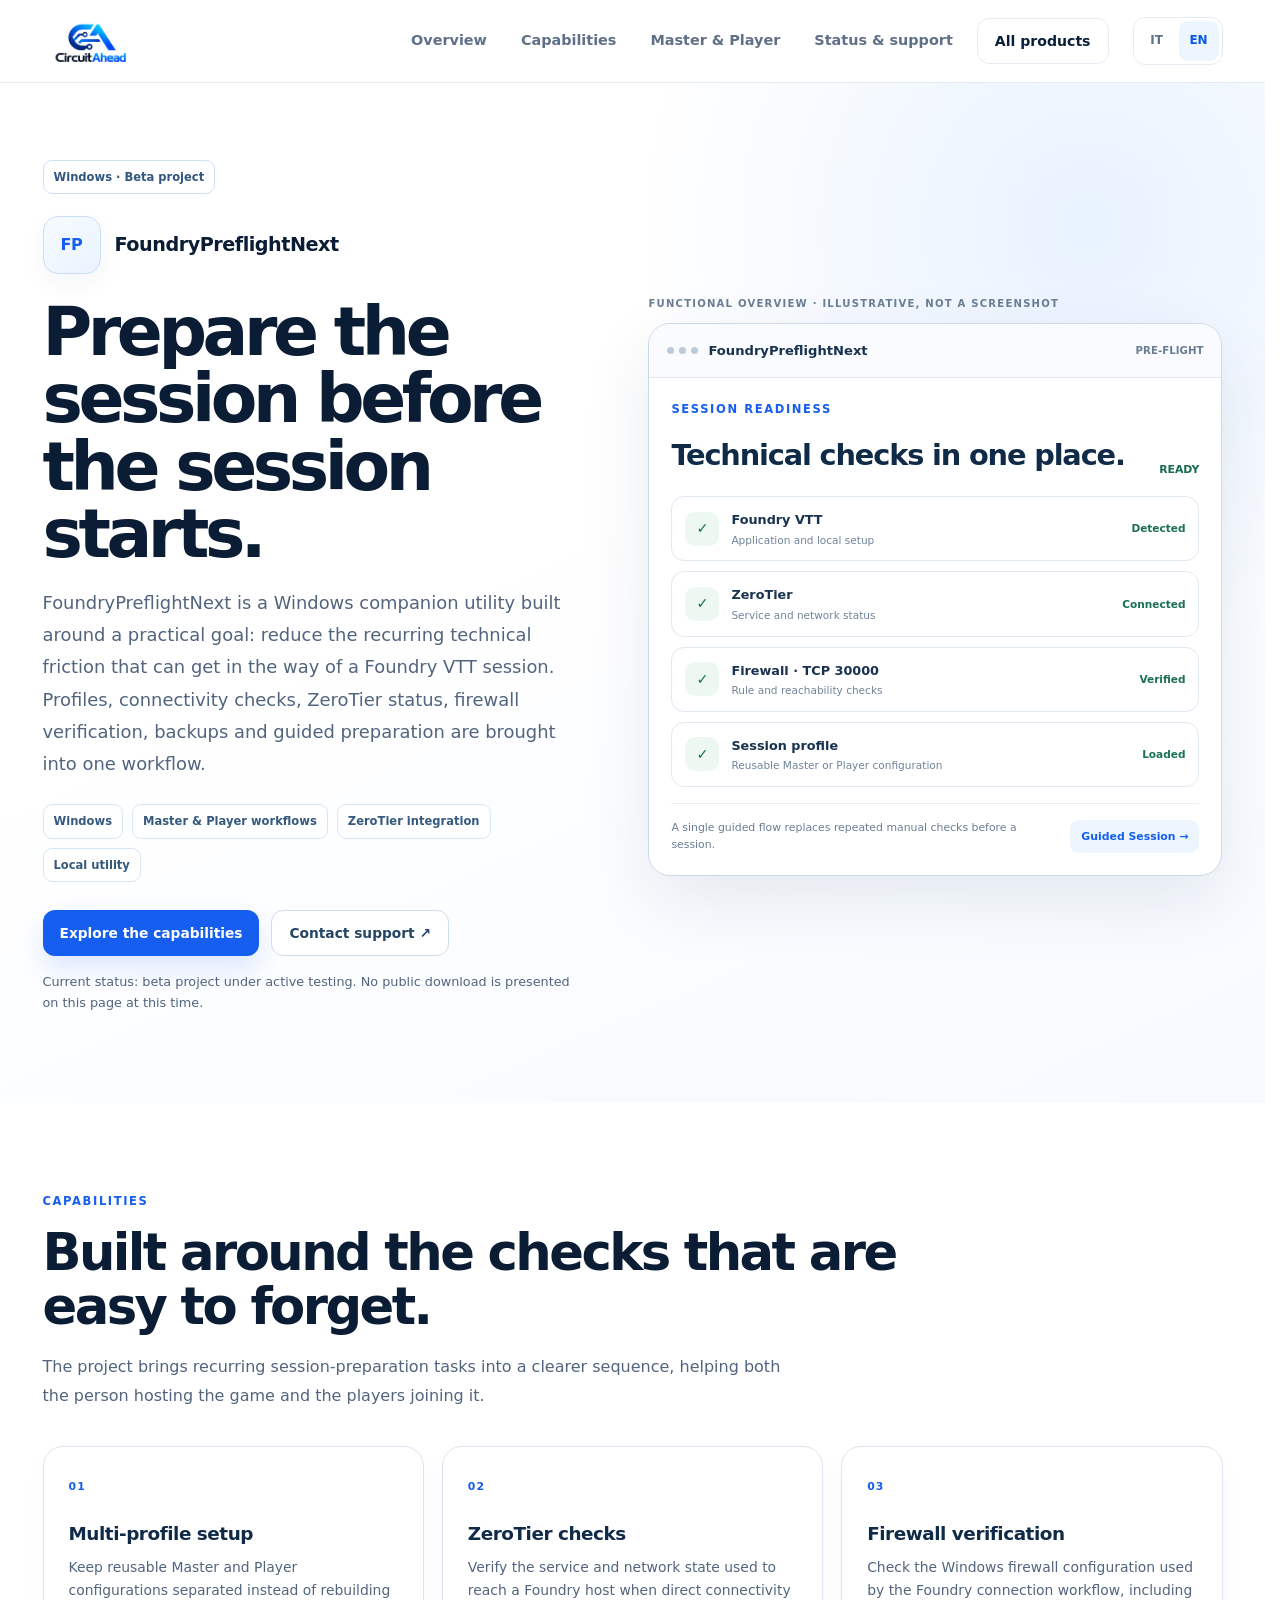
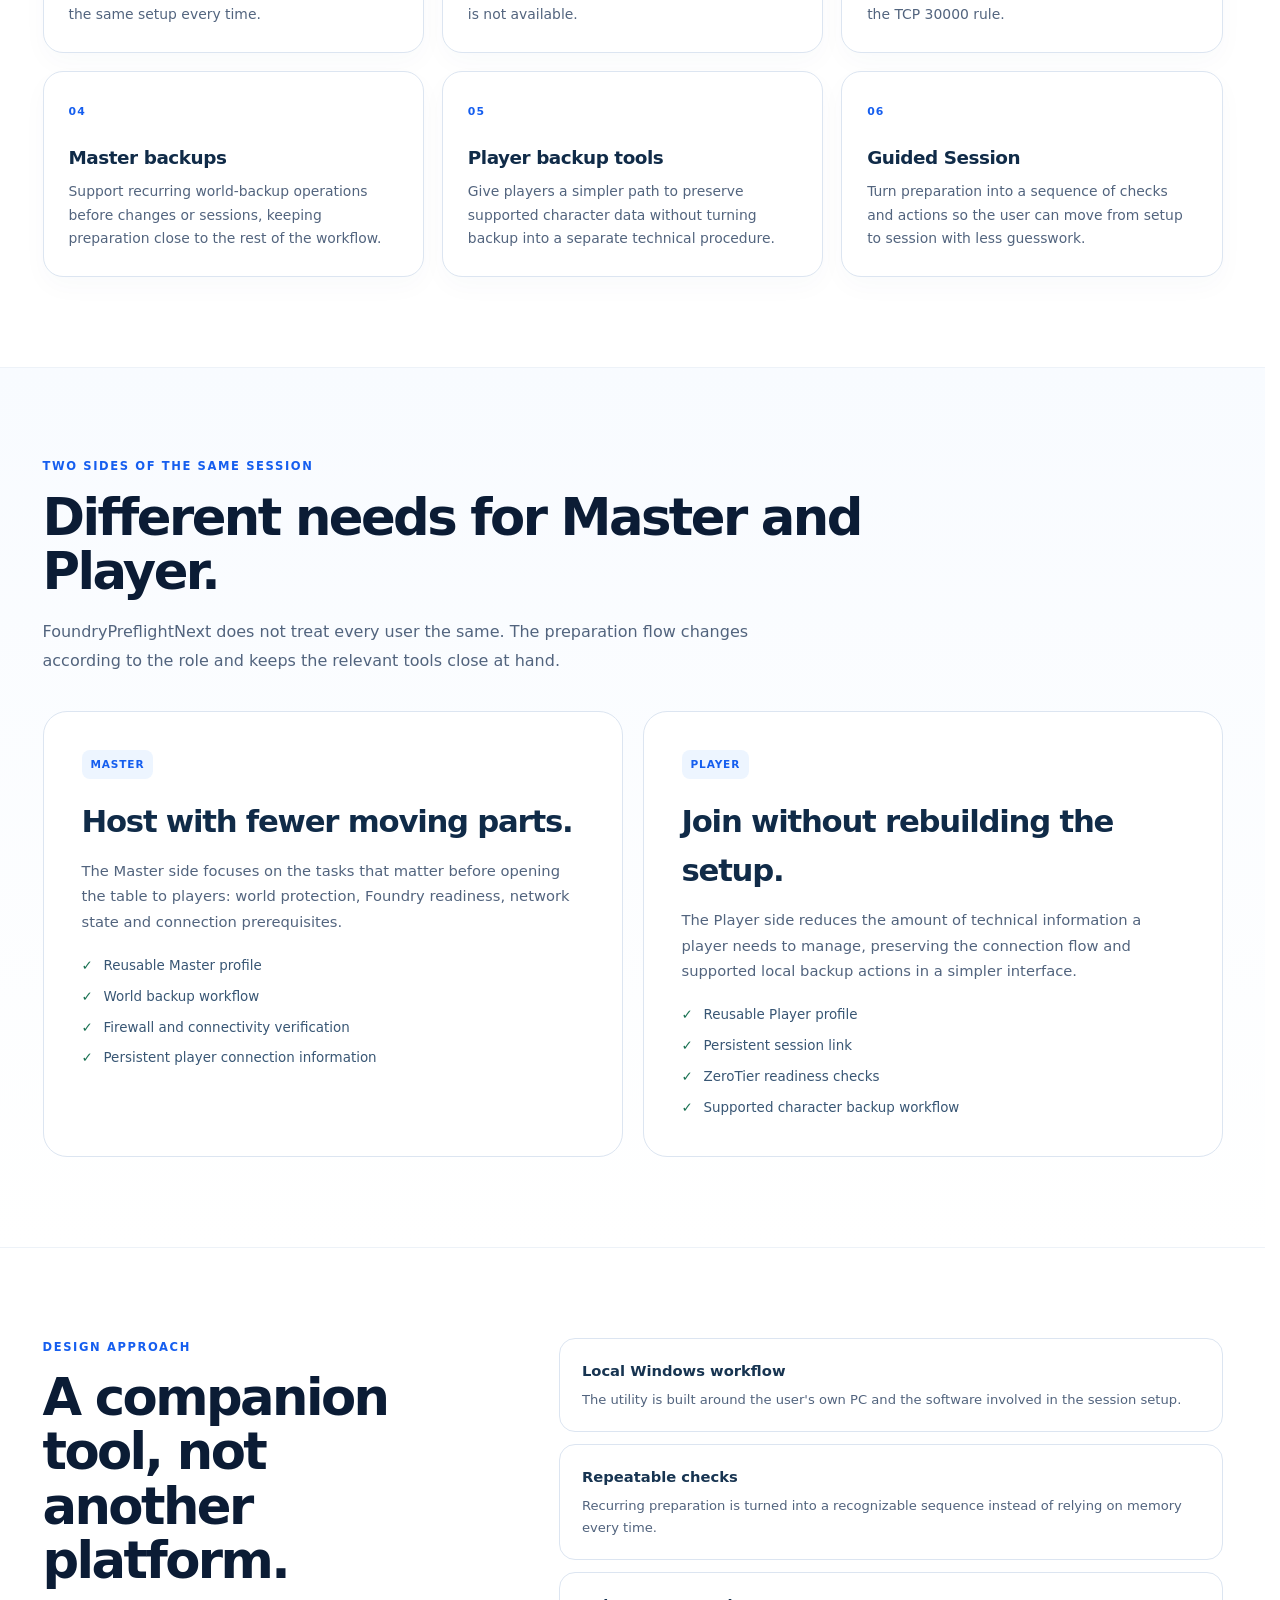
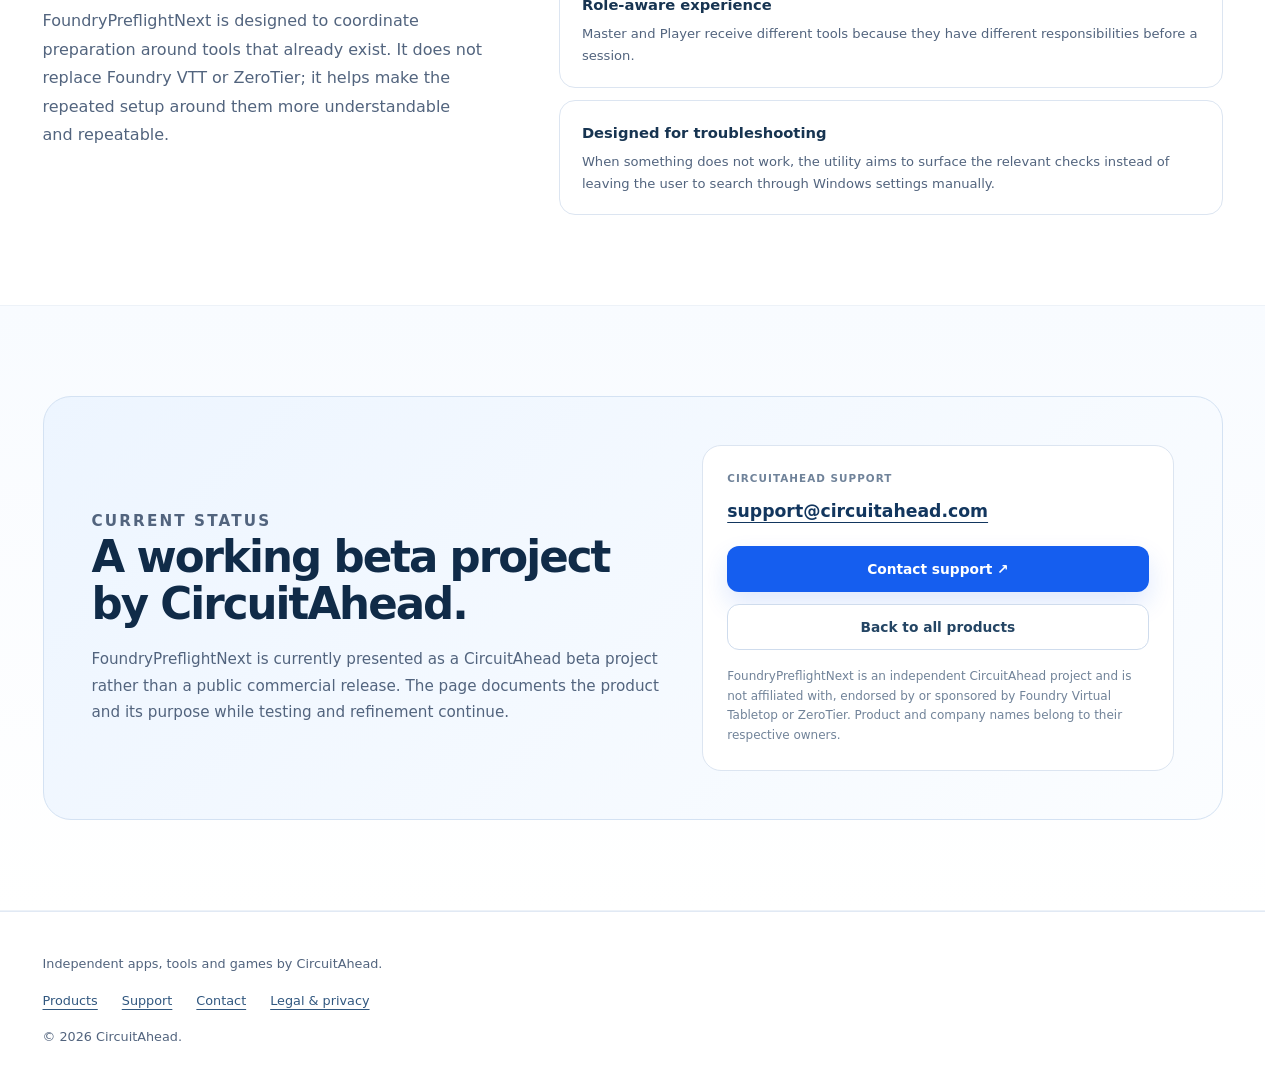
==== foundrypreflightnext/index.html @ 40c8f0ea "Add FoundryPreflightNext product page" ====
<!doctype html>
<html lang="en">
<head>
  <meta charset="UTF-8">
  <meta name="viewport" content="width=device-width, initial-scale=1">
  <script src="/js/language.js?v=23eb0c3d0966"></script>
  <title data-en="FoundryPreflightNext | CircuitAhead" data-it="FoundryPreflightNext | CircuitAhead">FoundryPreflightNext | CircuitAhead</title>
  <meta name="description" content="FoundryPreflightNext is a Windows companion utility designed to simplify Foundry VTT session preparation, connectivity checks, backups and recurring setup tasks." data-content-en="FoundryPreflightNext is a Windows companion utility designed to simplify Foundry VTT session preparation, connectivity checks, backups and recurring setup tasks." data-content-it="FoundryPreflightNext è una utility Windows progettata per semplificare la preparazione delle sessioni Foundry VTT, i controlli di connettività, i backup e le attività di configurazione ricorrenti.">
  <meta name="theme-color" content="#ffffff">
  <meta name="referrer" content="strict-origin-when-cross-origin">
  <link rel="canonical" href="https://circuitahead.com/foundrypreflightnext/">
  <meta property="og:url" content="https://circuitahead.com/foundrypreflightnext/">
  <meta property="og:title" content="FoundryPreflightNext | CircuitAhead" data-content-en="FoundryPreflightNext | CircuitAhead" data-content-it="FoundryPreflightNext | CircuitAhead">
  <meta property="og:description" content="A Windows companion utility for Foundry VTT session preparation, connectivity checks, backups and recurring setup tasks." data-content-en="A Windows companion utility for Foundry VTT session preparation, connectivity checks, backups and recurring setup tasks." data-content-it="Una utility Windows per la preparazione delle sessioni Foundry VTT, i controlli di connettività, i backup e le attività di configurazione ricorrenti.">
  <meta property="og:type" content="website">
  <meta property="og:site_name" content="CircuitAhead">
  <meta property="og:image" content="https://circuitahead.com/assets/circuitahead-logo.webp">
  <meta name="twitter:card" content="summary">
  <link rel="icon" href="/assets/favicon.png">
  <link rel="apple-touch-icon" href="/assets/circuitahead-logo.png">
  <link rel="stylesheet" href="/css/styles.css?v=c434cf575bd4">
  <link rel="stylesheet" href="/css/foundrypreflightnext.css?v=3a6ddcfbba65">
  <link rel="stylesheet" href="/css/motion.css?v=7c0f8e64bbe5">
  <link rel="modulepreload" href="/js/motion.js?v=566dda1c863f">
  <script type="module" src="/js/main.js?v=48b59f4eca78"></script>
  <script type="application/ld+json">{"@context":"https://schema.org","@type":"SoftwareApplication","name":"FoundryPreflightNext","url":"https://circuitahead.com/foundrypreflightnext/","operatingSystem":"Windows","applicationCategory":"UtilitiesApplication","description":"A Windows companion utility designed to simplify Foundry VTT session preparation, connectivity checks, backups and recurring setup tasks.","softwareRequirements":"Windows; beta project","publisher":{"@type":"Organization","name":"CircuitAhead","url":"https://circuitahead.com/"}}</script>
</head>
<body class="fp-page" data-page="foundrypreflightnext" data-product-name="FoundryPreflightNext">
  <a class="skip-link" href="#main-content" data-en="Skip to content" data-it="Vai al contenuto">Skip to content</a>

  <header class="site-header" id="top">
    <div class="container header-inner">
      <a class="brand" href="/" aria-label="CircuitAhead home"><img class="brand-logo" src="/assets/circuitahead-logo.webp" width="724" height="543" alt="CircuitAhead"></a>
      <nav class="desktop-nav" aria-label="Main navigation">
        <a href="#overview" data-en="Overview" data-it="Panoramica">Overview</a>
        <a href="#capabilities" data-en="Capabilities" data-it="Funzioni">Capabilities</a>
        <a href="#roles" data-en="Master & Player" data-it="Master e Player">Master & Player</a>
        <a href="#status" data-en="Status & support" data-it="Stato e supporto">Status & support</a>
      </nav>
      <a class="header-contact" href="/products/" data-en="All products" data-it="Tutti i prodotti">All products</a>
      <button class="menu-button" type="button" aria-label="Open navigation" aria-expanded="false" aria-controls="mobile-navigation"><span></span><span></span></button>
    </div>
    <nav class="mobile-nav" id="mobile-navigation" aria-label="Mobile navigation">
      <a href="/products/" data-en="All products" data-it="Tutti i prodotti">All products</a>
      <a href="#overview" data-en="Overview" data-it="Panoramica">Overview</a>
      <a href="#capabilities" data-en="Capabilities" data-it="Funzioni">Capabilities</a>
      <a href="#roles" data-en="Master & Player" data-it="Master e Player">Master & Player</a>
      <a href="#status" data-en="Status & support" data-it="Stato e supporto">Status & support</a>
    </nav>
  </header>

  <main id="main-content" tabindex="-1">
    <section class="fp-hero" id="overview">
      <div class="fp-wrap fp-hero-grid">
        <div>
          <span class="fp-kicker" data-en="Windows · Beta project" data-it="Windows · Progetto Beta">Windows · Beta project</span>
          <div class="fp-product">
            <div class="fp-mark" aria-hidden="true">FP</div>
            <div class="fp-product-name">FoundryPreflightNext</div>
          </div>
          <h1 data-en="Prepare the session before the session starts." data-it="Prepara la sessione prima che la sessione inizi.">Prepare the session before the session starts.</h1>
          <p class="fp-lead" data-en="FoundryPreflightNext is a Windows companion utility built around a practical goal: reduce the recurring technical friction that can get in the way of a Foundry VTT session. Profiles, connectivity checks, ZeroTier status, firewall verification, backups and guided preparation are brought into one workflow." data-it="FoundryPreflightNext è una utility Windows costruita attorno a un obiettivo pratico: ridurre gli attriti tecnici ricorrenti che possono ostacolare una sessione Foundry VTT. Profili, controlli di connettività, stato di ZeroTier, verifica del firewall, backup e preparazione guidata vengono riuniti in un unico flusso di lavoro.">FoundryPreflightNext is a Windows companion utility built around a practical goal: reduce the recurring technical friction that can get in the way of a Foundry VTT session. Profiles, connectivity checks, ZeroTier status, firewall verification, backups and guided preparation are brought into one workflow.</p>
          <div class="fp-badges">
            <span class="fp-badge">Windows</span>
            <span class="fp-badge" data-en="Master & Player workflows" data-it="Flussi Master e Player">Master & Player workflows</span>
            <span class="fp-badge" data-en="ZeroTier integration" data-it="Integrazione ZeroTier">ZeroTier integration</span>
            <span class="fp-badge" data-en="Local utility" data-it="Utility locale">Local utility</span>
          </div>
          <div class="fp-actions">
            <a class="fp-button fp-primary" href="#capabilities" data-en="Explore the capabilities" data-it="Scopri le funzioni">Explore the capabilities</a>
            <a class="fp-button fp-secondary" href="mailto:support@circuitahead.com?subject=FoundryPreflightNext%20Support" data-en="Contact support ↗" data-it="Contatta il supporto ↗">Contact support ↗</a>
          </div>
          <p class="fp-status-note" data-en="Current status: beta project under active testing. No public download is presented on this page at this time." data-it="Stato attuale: progetto beta in fase di test attivo. Al momento questa pagina non presenta un download pubblico.">Current status: beta project under active testing. No public download is presented on this page at this time.</p>
        </div>

        <div class="fp-console-wrap reveal">
          <p class="fp-console-label" data-en="Functional overview · illustrative, not a screenshot" data-it="Panoramica funzionale · illustrativa, non è uno screenshot">Functional overview · illustrative, not a screenshot</p>
          <div class="fp-console" aria-label="Illustrative FoundryPreflightNext preflight overview" data-aria-en="Illustrative FoundryPreflightNext preflight overview" data-aria-it="Panoramica illustrativa del controllo pre-sessione di FoundryPreflightNext">
            <div class="fp-console-bar">
              <div class="fp-console-title"><span class="fp-window-dots" aria-hidden="true"><i></i><i></i><i></i></span><strong>FoundryPreflightNext</strong></div>
              <span class="fp-console-meta">PRE-FLIGHT</span>
            </div>
            <div class="fp-console-body">
              <div class="fp-console-head">
                <div><p class="fp-eyebrow" data-en="SESSION READINESS" data-it="PREPARAZIONE SESSIONE">SESSION READINESS</p><h2 data-en="Technical checks in one place." data-it="Controlli tecnici in un unico posto.">Technical checks in one place.</h2></div>
                <span data-en="READY" data-it="PRONTO">READY</span>
              </div>
              <div class="fp-checks">
                <div class="fp-check"><span class="fp-check-icon">✓</span><div><strong>Foundry VTT</strong><small data-en="Application and local setup" data-it="Applicazione e configurazione locale">Application and local setup</small></div><span class="fp-check-state" data-en="Detected" data-it="Rilevato">Detected</span></div>
                <div class="fp-check"><span class="fp-check-icon">✓</span><div><strong>ZeroTier</strong><small data-en="Service and network status" data-it="Servizio e stato della rete">Service and network status</small></div><span class="fp-check-state" data-en="Connected" data-it="Connesso">Connected</span></div>
                <div class="fp-check"><span class="fp-check-icon">✓</span><div><strong data-en="Firewall · TCP 30000" data-it="Firewall · TCP 30000">Firewall · TCP 30000</strong><small data-en="Rule and reachability checks" data-it="Controllo regola e raggiungibilità">Rule and reachability checks</small></div><span class="fp-check-state" data-en="Verified" data-it="Verificato">Verified</span></div>
                <div class="fp-check"><span class="fp-check-icon">✓</span><div><strong data-en="Session profile" data-it="Profilo sessione">Session profile</strong><small data-en="Reusable Master or Player configuration" data-it="Configurazione Master o Player riutilizzabile">Reusable Master or Player configuration</small></div><span class="fp-check-state" data-en="Loaded" data-it="Caricato">Loaded</span></div>
              </div>
              <div class="fp-console-foot"><p data-en="A single guided flow replaces repeated manual checks before a session." data-it="Un unico flusso guidato sostituisce i controlli manuali ripetuti prima di una sessione.">A single guided flow replaces repeated manual checks before a session.</p><span class="fp-console-action" data-en="Guided Session →" data-it="Sessione guidata →">Guided Session →</span></div>
            </div>
          </div>
        </div>
      </div>
    </section>

    <section class="fp-section" id="capabilities">
      <div class="fp-wrap">
        <p class="fp-eyebrow reveal" data-en="CAPABILITIES" data-it="FUNZIONI">CAPABILITIES</p>
        <h2 class="fp-heading reveal" data-en="Built around the checks that are easy to forget." data-it="Costruito attorno ai controlli che è facile dimenticare.">Built around the checks that are easy to forget.</h2>
        <p class="fp-sub reveal" data-en="The project brings recurring session-preparation tasks into a clearer sequence, helping both the person hosting the game and the players joining it." data-it="Il progetto riunisce le attività ricorrenti di preparazione della sessione in una sequenza più chiara, aiutando sia chi ospita la partita sia i giocatori che devono collegarsi.">The project brings recurring session-preparation tasks into a clearer sequence, helping both the person hosting the game and the players joining it.</p>

        <div class="fp-feature-grid">
          <article class="fp-feature reveal"><span class="fp-feature-number">01</span><h3 data-en="Multi-profile setup" data-it="Profili multipli">Multi-profile setup</h3><p data-en="Keep reusable Master and Player configurations separated instead of rebuilding the same setup every time." data-it="Mantieni separate configurazioni Master e Player riutilizzabili, senza dover ricostruire ogni volta la stessa preparazione.">Keep reusable Master and Player configurations separated instead of rebuilding the same setup every time.</p></article>
          <article class="fp-feature reveal"><span class="fp-feature-number">02</span><h3 data-en="ZeroTier checks" data-it="Controlli ZeroTier">ZeroTier checks</h3><p data-en="Verify the service and network state used to reach a Foundry host when direct connectivity is not available." data-it="Verifica lo stato del servizio e della rete utilizzati per raggiungere un host Foundry quando la connettività diretta non è disponibile.">Verify the service and network state used to reach a Foundry host when direct connectivity is not available.</p></article>
          <article class="fp-feature reveal"><span class="fp-feature-number">03</span><h3 data-en="Firewall verification" data-it="Verifica firewall">Firewall verification</h3><p data-en="Check the Windows firewall configuration used by the Foundry connection workflow, including the TCP 30000 rule." data-it="Controlla la configurazione del firewall di Windows utilizzata dal flusso di connessione a Foundry, inclusa la regola TCP 30000.">Check the Windows firewall configuration used by the Foundry connection workflow, including the TCP 30000 rule.</p></article>
          <article class="fp-feature reveal"><span class="fp-feature-number">04</span><h3 data-en="Master backups" data-it="Backup Master">Master backups</h3><p data-en="Support recurring world-backup operations before changes or sessions, keeping preparation close to the rest of the workflow." data-it="Supporta le operazioni ricorrenti di backup dei mondi prima di modifiche o sessioni, mantenendo la preparazione vicina al resto del flusso.">Support recurring world-backup operations before changes or sessions, keeping preparation close to the rest of the workflow.</p></article>
          <article class="fp-feature reveal"><span class="fp-feature-number">05</span><h3 data-en="Player backup tools" data-it="Strumenti di backup Player">Player backup tools</h3><p data-en="Give players a simpler path to preserve supported character data without turning backup into a separate technical procedure." data-it="Offre ai giocatori un percorso più semplice per conservare i dati supportati del personaggio, senza trasformare il backup in una procedura tecnica separata.">Give players a simpler path to preserve supported character data without turning backup into a separate technical procedure.</p></article>
          <article class="fp-feature reveal"><span class="fp-feature-number">06</span><h3 data-en="Guided Session" data-it="Sessione guidata">Guided Session</h3><p data-en="Turn preparation into a sequence of checks and actions so the user can move from setup to session with less guesswork." data-it="Trasforma la preparazione in una sequenza di controlli e azioni, così da passare dalla configurazione alla sessione con meno tentativi e incertezze.">Turn preparation into a sequence of checks and actions so the user can move from setup to session with less guesswork.</p></article>
        </div>
      </div>
    </section>

    <section class="fp-section fp-alt" id="roles">
      <div class="fp-wrap">
        <p class="fp-eyebrow reveal" data-en="TWO SIDES OF THE SAME SESSION" data-it="DUE LATI DELLA STESSA SESSIONE">TWO SIDES OF THE SAME SESSION</p>
        <h2 class="fp-heading reveal" data-en="Different needs for Master and Player." data-it="Esigenze diverse per Master e Player.">Different needs for Master and Player.</h2>
        <p class="fp-sub reveal" data-en="FoundryPreflightNext does not treat every user the same. The preparation flow changes according to the role and keeps the relevant tools close at hand." data-it="FoundryPreflightNext non tratta tutti gli utenti allo stesso modo. Il flusso di preparazione cambia in base al ruolo e mantiene a portata di mano gli strumenti pertinenti.">FoundryPreflightNext does not treat every user the same. The preparation flow changes according to the role and keeps the relevant tools close at hand.</p>

        <div class="fp-role-grid">
          <article class="fp-role reveal">
            <span class="fp-role-tag">MASTER</span>
            <h3 data-en="Host with fewer moving parts." data-it="Ospita con meno passaggi da ricordare.">Host with fewer moving parts.</h3>
            <p data-en="The Master side focuses on the tasks that matter before opening the table to players: world protection, Foundry readiness, network state and connection prerequisites." data-it="Il lato Master si concentra sulle attività che contano prima di aprire il tavolo ai giocatori: protezione dei mondi, stato di Foundry, rete e prerequisiti di connessione.">The Master side focuses on the tasks that matter before opening the table to players: world protection, Foundry readiness, network state and connection prerequisites.</p>
            <ul><li data-en="Reusable Master profile" data-it="Profilo Master riutilizzabile">Reusable Master profile</li><li data-en="World backup workflow" data-it="Flusso di backup dei mondi">World backup workflow</li><li data-en="Firewall and connectivity verification" data-it="Verifica firewall e connettività">Firewall and connectivity verification</li><li data-en="Persistent player connection information" data-it="Informazioni di connessione Player persistenti">Persistent player connection information</li></ul>
          </article>
          <article class="fp-role reveal">
            <span class="fp-role-tag">PLAYER</span>
            <h3 data-en="Join without rebuilding the setup." data-it="Entra senza ricostruire ogni volta la configurazione.">Join without rebuilding the setup.</h3>
            <p data-en="The Player side reduces the amount of technical information a player needs to manage, preserving the connection flow and supported local backup actions in a simpler interface." data-it="Il lato Player riduce la quantità di informazioni tecniche che il giocatore deve gestire, mantenendo il flusso di connessione e le operazioni di backup locale supportate in un'interfaccia più semplice.">The Player side reduces the amount of technical information a player needs to manage, preserving the connection flow and supported local backup actions in a simpler interface.</p>
            <ul><li data-en="Reusable Player profile" data-it="Profilo Player riutilizzabile">Reusable Player profile</li><li data-en="Persistent session link" data-it="Link di sessione persistente">Persistent session link</li><li data-en="ZeroTier readiness checks" data-it="Controlli di preparazione ZeroTier">ZeroTier readiness checks</li><li data-en="Supported character backup workflow" data-it="Flusso di backup supportato del personaggio">Supported character backup workflow</li></ul>
          </article>
        </div>
      </div>
    </section>

    <section class="fp-section">
      <div class="fp-wrap fp-principles">
        <div class="reveal">
          <p class="fp-eyebrow" data-en="DESIGN APPROACH" data-it="APPROCCIO DI PROGETTO">DESIGN APPROACH</p>
          <h2 class="fp-heading" data-en="A companion tool, not another platform." data-it="Uno strumento di supporto, non un'altra piattaforma.">A companion tool, not another platform.</h2>
          <p class="fp-sub" data-en="FoundryPreflightNext is designed to coordinate preparation around tools that already exist. It does not replace Foundry VTT or ZeroTier; it helps make the repeated setup around them more understandable and repeatable." data-it="FoundryPreflightNext è progettato per coordinare la preparazione attorno a strumenti che esistono già. Non sostituisce Foundry VTT o ZeroTier: aiuta a rendere più comprensibile e ripetibile la configurazione ricorrente che li accompagna.">FoundryPreflightNext is designed to coordinate preparation around tools that already exist. It does not replace Foundry VTT or ZeroTier; it helps make the repeated setup around them more understandable and repeatable.</p>
        </div>
        <div class="fp-principle-list">
          <article class="fp-principle reveal"><strong data-en="Local Windows workflow" data-it="Flusso locale su Windows">Local Windows workflow</strong><p data-en="The utility is built around the user's own PC and the software involved in the session setup." data-it="L'utility è costruita attorno al PC dell'utente e ai software coinvolti nella preparazione della sessione.">The utility is built around the user's own PC and the software involved in the session setup.</p></article>
          <article class="fp-principle reveal"><strong data-en="Repeatable checks" data-it="Controlli ripetibili">Repeatable checks</strong><p data-en="Recurring preparation is turned into a recognizable sequence instead of relying on memory every time." data-it="La preparazione ricorrente viene trasformata in una sequenza riconoscibile, invece di affidarsi ogni volta alla memoria.">Recurring preparation is turned into a recognizable sequence instead of relying on memory every time.</p></article>
          <article class="fp-principle reveal"><strong data-en="Role-aware experience" data-it="Esperienza basata sul ruolo">Role-aware experience</strong><p data-en="Master and Player receive different tools because they have different responsibilities before a session." data-it="Master e Player ricevono strumenti diversi perché hanno responsabilità differenti prima di una sessione.">Master and Player receive different tools because they have different responsibilities before a session.</p></article>
          <article class="fp-principle reveal"><strong data-en="Designed for troubleshooting" data-it="Pensato anche per la diagnostica">Designed for troubleshooting</strong><p data-en="When something does not work, the utility aims to surface the relevant checks instead of leaving the user to search through Windows settings manually." data-it="Quando qualcosa non funziona, l'utility punta a mostrare i controlli pertinenti invece di lasciare l'utente a cercare manualmente nelle impostazioni di Windows.">When something does not work, the utility aims to surface the relevant checks instead of leaving the user to search through Windows settings manually.</p></article>
        </div>
      </div>
    </section>

    <section class="fp-section fp-alt" id="status">
      <div class="fp-wrap">
        <div class="fp-beta-panel reveal">
          <div class="fp-beta-copy">
            <p class="fp-eyebrow" data-en="CURRENT STATUS" data-it="STATO ATTUALE">CURRENT STATUS</p>
            <h2 data-en="A working beta project by CircuitAhead." data-it="Un progetto beta funzionante di CircuitAhead.">A working beta project by CircuitAhead.</h2>
            <p data-en="FoundryPreflightNext is currently presented as a CircuitAhead beta project rather than a public commercial release. The page documents the product and its purpose while testing and refinement continue." data-it="FoundryPreflightNext viene attualmente presentato come progetto beta di CircuitAhead, non come release commerciale pubblica. Questa pagina documenta il prodotto e il suo scopo mentre proseguono test e perfezionamento.">FoundryPreflightNext is currently presented as a CircuitAhead beta project rather than a public commercial release. The page documents the product and its purpose while testing and refinement continue.</p>
          </div>
          <div class="fp-contact-card">
            <p class="fp-contact-label" data-en="CIRCUITAHEAD SUPPORT" data-it="SUPPORTO CIRCUITAHEAD">CIRCUITAHEAD SUPPORT</p>
            <a class="fp-contact-email" href="mailto:support@circuitahead.com?subject=FoundryPreflightNext%20Support">support@circuitahead.com</a>
            <div class="fp-actions"><a class="fp-button fp-primary" href="mailto:support@circuitahead.com?subject=FoundryPreflightNext%20Support" data-en="Contact support ↗" data-it="Contatta il supporto ↗">Contact support ↗</a><a class="fp-button fp-secondary" href="/products/" data-en="Back to all products" data-it="Torna a tutti i prodotti">Back to all products</a></div>
            <p class="fp-legal-note" data-en="FoundryPreflightNext is an independent CircuitAhead project and is not affiliated with, endorsed by or sponsored by Foundry Virtual Tabletop or ZeroTier. Product and company names belong to their respective owners." data-it="FoundryPreflightNext è un progetto indipendente di CircuitAhead e non è affiliato, approvato o sponsorizzato da Foundry Virtual Tabletop o ZeroTier. I nomi dei prodotti e delle aziende appartengono ai rispettivi proprietari.">FoundryPreflightNext is an independent CircuitAhead project and is not affiliated with, endorsed by or sponsored by Foundry Virtual Tabletop or ZeroTier. Product and company names belong to their respective owners.</p>
          </div>
        </div>
      </div>
    </section>
  </main>

  <footer class="fp-footer">
    <div class="fp-wrap">
      <p data-en="Independent apps, tools and games by CircuitAhead." data-it="App, strumenti e giochi indipendenti di CircuitAhead.">Independent apps, tools and games by CircuitAhead.</p>
      <nav aria-label="Footer"><a href="/products/" data-en="Products" data-it="Prodotti">Products</a><a href="/help/" data-en="Support" data-it="Supporto">Support</a><a href="mailto:contact@circuitahead.com" data-en="Contact" data-it="Contatti">Contact</a><a href="/legal/" data-en="Legal & privacy" data-it="Note legali e privacy">Legal & privacy</a></nav>
      <p>© <span id="current-year">2026</span> CircuitAhead.</p>
    </div>
  </footer>
</body>
</html>
---- css/styles.css ----
/* =========================================================
   CIRCUITAHEAD
   Official website
   ========================================================= */
/* ---------- TOKENS ---------- */
:root {
  --navy-950: #07162c;
  --navy-900: #0b1f3a;
  --navy-800: #102d53;
  --blue-700: #0758e8;
  --blue-600: #1268ff;
  --blue-500: #2586ff;
  --cyan-500: #35c9ff;
  --cyan-300: #8ee4ff;
  --text-main: #102039;
  --text-soft: #607088;
  --text-light: #65758c;
  --surface: #ffffff;
  --surface-soft: #f6f9fd;
  --surface-blue: #edf6ff;
  --border: #e5ebf3;
  --border-strong: #d8e1ed;
  --shadow-soft:
    0 20px 70px rgba(16, 45, 83, 0.08);
  --shadow-medium:
    0 30px 90px rgba(16, 70, 150, 0.13);
  --radius-small: 14px;
  --radius-medium: 22px;
  --radius-large: 34px;
  --container: 1180px;
  --ease:
    cubic-bezier(0.22, 1, 0.36, 1);
}
/* ---------- RESET ---------- */
*,
*::before,
*::after {
  box-sizing: border-box;
}
html {
  scroll-behavior: auto;
  scroll-padding-top: 100px;
}
body {
  margin: 0;
  overflow-x: hidden;
  color: var(--text-main);
  background: var(--surface);
  font-family:
    Inter,
    ui-sans-serif,
    system-ui,
    -apple-system,
    BlinkMacSystemFont,
    "Segoe UI",
    sans-serif;
  font-size: 16px;
  line-height: 1.6;
  -webkit-font-smoothing: antialiased;
  text-rendering: optimizeLegibility;
}
img {
  display: block;
  max-width: 100%;
}
button,
a {
  font: inherit;
}
button {
  border: 0;
}
a {
  color: inherit;
  text-decoration: none;
}
::selection {
  color: white;
  background: var(--blue-600);
}
/* ---------- BASE ---------- */
.container {
  width: min(
    calc(100% - 48px),
    var(--container)
  );
  margin-inline: auto;
}
.section {
  position: relative;
  padding: 130px 0;
}
.section-eyebrow {
  margin: 0 0 18px;
  color: var(--blue-600);
  font-size: 0.76rem;
  font-weight: 750;
  letter-spacing: 0.17em;
}
.section h2,
.section-heading h2,
.statement-card h2 {
  margin: 0;
  color: var(--navy-950);
  font-size:
    clamp(2.4rem, 5vw, 4.8rem);
  font-weight: 720;
  line-height: 1.03;
  letter-spacing: -0.052em;
}
.section h2 span,
.section-heading h2 span {
  color: var(--blue-600);
}
/* ---------- PAGE BACKGROUND ---------- */
.page-background {
  position: fixed;
  inset: 0;
  z-index: -10;
  overflow: hidden;
  pointer-events: none;
}
.background-orb {
  position: absolute;
  border-radius: 50%;
  filter: blur(10px);
}
.orb-one {
  width: 620px;
  height: 620px;
  top: -250px;
  right: -200px;
  background:
    radial-gradient(
      circle,
      rgba(53, 201, 255, 0.13),
      transparent 66%
    );
}
.orb-two {
  width: 700px;
  height: 700px;
  top: 480px;
  left: -380px;
  background:
    radial-gradient(
      circle,
      rgba(18, 104, 255, 0.07),
      transparent 68%
    );
}
.background-grid {
  position: absolute;
  inset: 0;
  opacity: 0.18;
  background-image:
    linear-gradient(
      rgba(14, 65, 120, 0.025) 1px,
      transparent 1px
    ),
    linear-gradient(
      90deg,
      rgba(14, 65, 120, 0.025) 1px,
      transparent 1px
    );
  background-size: 72px 72px;
  mask-image:
    linear-gradient(
      to bottom,
      black,
      transparent 70%
    );
}
/* ---------- HEADER ---------- */
.site-header {
  position: sticky;
  top: 0;
  z-index: 100;
  border-bottom:
    1px solid rgba(218, 227, 238, 0.72);
  background:
    rgba(255, 255, 255, 0.82);
  backdrop-filter: blur(18px);
  -webkit-backdrop-filter: blur(18px);
  transition:
    box-shadow 300ms ease,
    background 300ms ease;
}
.site-header.scrolled {
  background:
    rgba(255, 255, 255, 0.94);
  box-shadow:
    0 10px 35px rgba(12, 44, 82, 0.06);
}
.header-inner {
  min-height: 82px;
  display: flex;
  align-items: center;
  gap: 34px;
}
.brand {
  margin-right: auto;
  display: flex;
  align-items: center;
  transition:
    transform 250ms var(--ease),
    opacity 250ms ease;
}
.brand:hover {
  transform: translateY(-1px);
}
.brand-logo {
  width: auto;
  height: 45px;
  object-fit: contain;
}
.desktop-nav {
  display: flex;
  align-items: center;
  gap: 34px;
}
.desktop-nav a {
  position: relative;
  padding: 10px 0;
  color: var(--text-soft);
  font-size: 0.9rem;
  font-weight: 570;
  transition:
    color 200ms ease;
}
.desktop-nav a::after {
  content: "";
  position: absolute;
  left: 0;
  right: 100%;
  bottom: 4px;
  height: 2px;
  border-radius: 99px;
  background:
    linear-gradient(
      90deg,
      var(--blue-600),
      var(--cyan-500)
    );
  transition:
    right 260ms var(--ease);
}
.desktop-nav a:hover {
  color: var(--navy-950);
}
.desktop-nav a:hover::after {
  right: 0;
}
.header-contact {
  display: flex;
  align-items: center;
  gap: 9px;
  padding: 11px 17px;
  border:
    1px solid var(--border);
  border-radius: 12px;
  color: var(--navy-900);
  background:
    rgba(255, 255, 255, 0.7);
  font-size: 0.88rem;
  font-weight: 650;
  transition:
    transform 220ms var(--ease),
    border-color 220ms ease,
    box-shadow 220ms ease;
}
.header-contact:hover {
  transform: translateY(-2px);
  border-color:
    rgba(18, 104, 255, 0.25);
  box-shadow:
    0 10px 28px
    rgba(18, 104, 255, 0.08);
}
.menu-button {
  width: 44px;
  height: 44px;
  display: none;
  padding: 0;
  place-items: center;
  border: 1px solid var(--border);
  border-radius: 12px;
  background: white;
  cursor: pointer;
}
.menu-button span {
  position: absolute;
  width: 18px;
  height: 2px;
  border-radius: 10px;
  background: var(--navy-950);
  transition:
    transform 250ms var(--ease);
}
.menu-button span:first-child {
  transform:
    translateY(-4px);
}
.menu-button span:last-child {
  transform:
    translateY(4px);
}
.menu-button.active span:first-child {
  transform:
    rotate(45deg);
}
.menu-button.active span:last-child {
  transform:
    rotate(-45deg);
}
/* ---------- MOBILE NAV ---------- */
.mobile-nav {
  display: none;
  max-height: 0;
  overflow: hidden;
  padding: 0 24px;
  background:
    rgba(255, 255, 255, 0.98);
  transition:
    max-height 350ms var(--ease),
    padding 350ms var(--ease);
}
.mobile-nav.open {
  max-height: 420px;
  padding-top: 10px;
  padding-bottom: 24px;
}
.mobile-nav a {
  display: block;
  padding: 14px 0;
  border-bottom: 1px solid var(--border);
  color: var(--navy-950);
  font-weight: 600;
}
/* ---------- HERO ---------- */
.hero {
  position: relative;
  min-height:
    calc(100vh - 83px);
  display: flex;
  align-items: center;
  overflow: hidden;
}
.hero-grid {
  min-height: 720px;
  display: grid;
  grid-template-columns:
    minmax(0, 1.08fr)
    minmax(420px, 0.92fr);
  gap: 60px;
  align-items: center;
  padding-top: 70px;
  padding-bottom: 85px;
}
.hero-copy {
  position: relative;
  z-index: 3;
}
.hero-kicker {
  width: fit-content;
  display: flex;
  align-items: center;
  gap: 10px;
  margin-bottom: 25px;
  padding: 8px 12px;
  border:
    1px solid rgba(18, 104, 255, 0.12);
  border-radius: 999px;
  color: var(--blue-700);
  background:
    rgba(239, 247, 255, 0.78);
  font-size: 0.72rem;
  font-weight: 730;
  letter-spacing: 0.12em;
  text-transform: uppercase;
}
.status-dot {
  width: 7px;
  height: 7px;
  border-radius: 50%;
  background: var(--cyan-500);
  box-shadow:
    0 0 0 5px
    rgba(53, 201, 255, 0.12);
}
.hero h1 {
  max-width: 820px;
  margin: 0;
  color: var(--navy-950);
  font-size:
    clamp(3.6rem, 6.8vw, 6.8rem);
  font-weight: 740;
  line-height: 0.96;
  letter-spacing: -0.065em;
}
.gradient-text {
  display: block;
  padding-bottom: 0.08em;
  background:
    linear-gradient(
      105deg,
      var(--blue-700) 0%,
      var(--blue-500) 50%,
      var(--cyan-500) 100%
    );
  -webkit-background-clip: text;
  background-clip: text;
  color: transparent;
}
.hero-description {
  max-width: 650px;
  margin: 30px 0 0;
  color: var(--text-soft);
  font-size:
    clamp(1.05rem, 1.7vw, 1.18rem);
  line-height: 1.75;
}
.hero-actions {
  display: flex;
  flex-wrap: wrap;
  gap: 13px;
  margin-top: 37px;
}
.button {
  min-height: 52px;
  display: inline-flex;
  align-items: center;
  justify-content: center;
  gap: 12px;
  padding: 0 21px;
  border-radius: 13px;
  font-size: 0.94rem;
  font-weight: 650;
  transition:
    transform 220ms var(--ease),
    box-shadow 220ms ease,
    border-color 220ms ease;
}
.button:hover {
  transform: translateY(-3px);
}
.button-primary {
  color: white;
  background:
    linear-gradient(
      135deg,
      var(--blue-700),
      var(--blue-500)
    );
  box-shadow:
    0 16px 40px
    rgba(18, 104, 255, 0.22);
}
.button-primary:hover {
  box-shadow:
    0 21px 48px
    rgba(18, 104, 255, 0.29);
}
.button-secondary {
  border:
    1px solid var(--border);
  color: var(--navy-950);
  background:
    rgba(255, 255, 255, 0.76);
}
.button-secondary:hover {
  border-color:
    rgba(18, 104, 255, 0.25);
  box-shadow:
    0 16px 35px
    rgba(15, 43, 78, 0.07);
}
.hero-notes {
  display: flex;
  flex-wrap: wrap;
  gap: 28px;
  margin-top: 53px;
}
.hero-notes > div {
  display: flex;
  align-items: center;
  gap: 8px;
  color: var(--text-soft);
  font-size: 0.78rem;
  font-weight: 600;
}
.note-icon {
  color: var(--blue-600);
  font-size: 0.67rem;
  font-weight: 760;
}
/* ---------- HERO VISUAL ---------- */
.hero-visual {
  position: relative;
  min-height: 560px;
  display: grid;
  place-items: center;
}
.visual-glow {
  position: absolute;
  width: 500px;
  height: 500px;
  border-radius: 50%;
  background:
    radial-gradient(
      circle,
      rgba(53, 201, 255, 0.16),
      rgba(18, 104, 255, 0.08) 42%,
      transparent 70%
    );
  filter: blur(15px);
  animation:
    breatheGlow
    6s ease-in-out infinite;
}
.circuit-scene {
  position: relative;
  width: min(100%, 520px);
  aspect-ratio: 1;
  display: grid;
  place-items: center;
}
.circuit-scene::before {
  content: "";
  position: absolute;
  inset: 20px;
  border:
    1px solid rgba(18, 104, 255, 0.08);
  border-radius: 50%;
  box-shadow:
    inset 0 0 90px
    rgba(53, 201, 255, 0.04);
}
.circuit-scene::after {
  content: "";
  position: absolute;
  inset: 80px;
  border:
    1px dashed
    rgba(18, 104, 255, 0.12);
  border-radius: 50%;
  animation:
    rotateSlow 28s linear infinite;
}
.logo-stage {
  position: relative;
  z-index: 5;
  width: 310px;
  min-height: 250px;
  display: grid;
  place-items: center;
  padding: 45px;
  border:
    1px solid rgba(255, 255, 255, 0.8);
  border-radius: 44px;
  background:
    rgba(255, 255, 255, 0.74);
  box-shadow:
    0 40px 90px
    rgba(15, 62, 120, 0.14),
    inset 0 1px 0
    rgba(255, 255, 255, 0.95);
  backdrop-filter: blur(24px);
  -webkit-backdrop-filter: blur(24px);
  transform:
    perspective(1000px)
    rotateY(-4deg)
    rotateX(3deg);
  animation:
    floatLogo 7s ease-in-out infinite;
}
.logo-stage-glow {
  position: absolute;
  inset: 14%;
  z-index: -1;
  border-radius: 50%;
  background:
    rgba(53, 201, 255, 0.17);
  filter: blur(30px);
}
.hero-logo {
  width: 100%;
  max-height: 170px;
  object-fit: contain;
}
.circuit-line {
  position: absolute;
  z-index: 2;
  height: 1px;
  background:
    linear-gradient(
      90deg,
      transparent,
      rgba(18, 104, 255, 0.4),
      rgba(53, 201, 255, 0.7),
      transparent
    );
  transform-origin: left center;
}
.line-a {
  width: 210px;
  top: 28%;
  left: -2%;
  transform:
    rotate(10deg);
}
.line-b {
  width: 190px;
  bottom: 27%;
  right: -1%;
  transform:
    rotate(-13deg);
}
.line-c {
  width: 170px;
  top: 51%;
  right: -8%;
  transform:
    rotate(8deg);
}
.circuit-node {
  position: absolute;
  z-index: 4;
  width: 9px;
  height: 9px;
  border-radius: 50%;
  background: white;
  border:
    2px solid var(--cyan-500);
  box-shadow:
    0 0 0 6px
    rgba(53, 201, 255, 0.09);
}
.node-a {
  top: 28%;
  left: 3%;
}
.node-b {
  top: 48%;
  right: 0;
}
.node-c {
  bottom: 27%;
  right: 8%;
}
.node-d {
  bottom: 20%;
  left: 12%;
}
.floating-label {
  position: absolute;
  z-index: 7;
  display: flex;
  align-items: center;
  gap: 9px;
  padding: 9px 13px;
  border:
    1px solid
    rgba(218, 228, 241, 0.85);
  border-radius: 999px;
  color: var(--text-soft);
  background:
    rgba(255, 255, 255, 0.86);
  box-shadow:
    0 12px 35px
    rgba(16, 45, 83, 0.08);
  font-size: 0.7rem;
  font-weight: 650;
  backdrop-filter: blur(12px);
}
.floating-label span {
  width: 6px;
  height: 6px;
  border-radius: 50%;
  background: var(--cyan-500);
}
.label-one {
  top: 15%;
  right: 1%;
  animation:
    floatTag 5s ease-in-out infinite;
}
.label-two {
  bottom: 13%;
  left: 2%;
  animation:
    floatTag 5s 1.2s
    ease-in-out infinite;
}
.scroll-indicator {
  position: absolute;
  left: 50%;
  bottom: 30px;
  width: 22px;
  height: 37px;
  border:
    1px solid rgba(28, 67, 112, 0.2);
  border-radius: 99px;
  transform:
    translateX(-50%);
}
.scroll-indicator span {
  position: absolute;
  top: 8px;
  left: 50%;
  width: 3px;
  height: 7px;
  border-radius: 99px;
  background: var(--blue-600);
  transform:
    translateX(-50%);
  animation:
    scrollDot 2s ease infinite;
}
/* ---------- INTRO ---------- */
.intro-section {
  border-top:
    1px solid var(--border);
  background:
    rgba(255, 255, 255, 0.82);
}
.split-heading {
  display: grid;
  grid-template-columns:
    minmax(0, 1.1fr)
    minmax(300px, 0.7fr);
  gap: 100px;
  align-items: end;
}
.intro-copy {
  padding-bottom: 5px;
}
.intro-copy p {
  margin:
    0 0 20px;
  color: var(--text-soft);
  font-size: 1.05rem;
}
.intro-copy p:last-child {
  margin-bottom: 0;
}
.intro-copy strong {
  color: var(--navy-950);
  font-weight: 680;
}
/* ---------- PRODUCTS ---------- */
.products-section {
  background:
    linear-gradient(
      180deg,
      var(--surface-soft),
      white
    );
}
.section-top {
  display: flex;
  justify-content: space-between;
  align-items: end;
  gap: 50px;
  margin-bottom: 65px;
}
.section-side-copy {
  max-width: 390px;
  margin: 0 0 7px;
  color: var(--text-soft);
}
.product-showcase {
  position: relative;
  display: grid;
  grid-template-columns:
    minmax(0, 1fr)
    minmax(400px, 0.85fr);
  min-height: 650px;
  overflow: hidden;
  border:
    1px solid var(--border);
  border-radius: var(--radius-large);
  background:
    rgba(255, 255, 255, 0.86);
  box-shadow:
    var(--shadow-medium);
}
.product-content {
  position: relative;
  z-index: 3;
  padding:
    clamp(40px, 6vw, 72px);
}
.product-meta {
  display: flex;
  justify-content: space-between;
  align-items: center;
  margin-bottom: 70px;
}
.product-status {
  display: flex;
  align-items: center;
  gap: 9px;
  padding: 7px 10px;
  border:
    1px solid
    rgba(18, 104, 255, 0.12);
  border-radius: 999px;
  color: var(--blue-700);
  background: var(--surface-blue);
  font-size: 0.69rem;
  font-weight: 700;
  letter-spacing: 0.07em;
  text-transform: uppercase;
}
.product-status span {
  width: 6px;
  height: 6px;
  border-radius: 50%;
  background: var(--cyan-500);
}
.product-number {
  color: #b5c0cf;
  font-size: 0.73rem;
  font-weight: 700;
  letter-spacing: 0.12em;
}
.product-name-row {
  display: flex;
  align-items: center;
  gap: 20px;
  margin-bottom: 30px;
}
.product-icon {
  width: 62px;
  height: 62px;
  flex: 0 0 auto;
  display: grid;
  place-items: center;
  border-radius: 17px;
  color: white;
  background:
    linear-gradient(
      145deg,
      var(--navy-900),
      var(--blue-600),
      var(--cyan-500)
    );
  box-shadow:
    0 14px 32px
    rgba(18, 104, 255, 0.22);
  font-size: 1.8rem;
  font-weight: 750;
}
.product-type {
  margin: 0 0 4px;
  color: var(--blue-600);
  font-size: 0.66rem;
  font-weight: 750;
  letter-spacing: 0.14em;
}
.product-name-row h3 {
  margin: 0;
  color: var(--navy-950);
  font-size:
    clamp(2.2rem, 4vw, 3.6rem);
  line-height: 1;
  letter-spacing: -0.045em;
}
.product-description {
  max-width: 580px;
  margin:
    0 0 20px;
  color: var(--navy-950);
  font-size:
    clamp(1.35rem, 2vw, 1.75rem);
  font-weight: 640;
  line-height: 1.35;
  letter-spacing: -0.025em;
}
.product-body {
  max-width: 580px;
  margin: 0;
  color: var(--text-soft);
  font-size: 1rem;
}
.product-features {
  display: flex;
  flex-wrap: wrap;
  gap: 12px 24px;
  margin-top: 35px;
}
.product-features span {
  display: flex;
  align-items: center;
  gap: 8px;
  color: var(--text-soft);
  font-size: 0.83rem;
  font-weight: 600;
}
.product-features i {
  width: 6px;
  height: 6px;
  border-radius: 50%;
  background: var(--blue-600);
}
.product-link {
  display: inline-flex;
  align-items: center;
  gap: 13px;
  margin-top: 45px;
  padding-bottom: 4px;
  border-bottom:
    1px solid
    rgba(18, 104, 255, 0.25);
  color: var(--blue-700);
  font-weight: 680;
  transition:
    gap 230ms var(--ease),
    border-color 230ms ease;
}
.product-link:hover {
  gap: 18px;
  border-color: var(--blue-600);
}
/* ---------- PRODUCT ART ---------- */
.product-art {
  position: relative;
  min-height: 100%;
  display: grid;
  place-items: center;
  overflow: hidden;
}
.product-art-background {
  position: absolute;
  inset: 0;
  background:
    radial-gradient(
      circle at 55% 45%,
      rgba(53, 201, 255, 0.27),
      transparent 30%
    ),
    radial-gradient(
      circle at 60% 55%,
      rgba(18, 104, 255, 0.22),
      transparent 52%
    ),
    linear-gradient(
      145deg,
      #eef7ff,
      #f9fcff
    );
}
.product-art::before,
.product-art::after {
  content: "";
  position: absolute;
  border:
    1px solid
    rgba(18, 104, 255, 0.1);
  border-radius: 50%;
}
.product-art::before {
  width: 550px;
  height: 550px;
}
.product-art::after {
  width: 380px;
  height: 380px;
}
.phone-card {
  position: relative;
  z-index: 5;
  width: 290px;
  min-height: 500px;
  padding: 17px;
  border:
    8px solid var(--navy-950);
  border-radius: 42px;
  background: white;
  box-shadow:
    0 45px 80px
    rgba(7, 31, 68, 0.22);
  transform:
    rotate(4deg)
    translateY(8px);
  transition:
    transform 500ms var(--ease);
}
.product-showcase:hover .phone-card {
  transform:
    rotate(1deg)
    translateY(-5px);
}
.phone-top {
  display: flex;
  justify-content: space-between;
  align-items: center;
  padding: 5px 5px 15px;
  color: var(--navy-900);
  font-size: 0.65rem;
  font-weight: 760;
  letter-spacing: 0.1em;
}
.phone-dot {
  width: 7px;
  height: 7px;
  border-radius: 50%;
  background: var(--blue-600);
}
.phone-content {
  min-height: 435px;
  padding: 24px 17px;
  border-radius: 27px;
  background:
    linear-gradient(
      160deg,
      #f8fbff,
      #eef6ff
    );
}
.mini-label {
  margin-bottom: 22px;
  color: var(--blue-600);
  font-size: 0.54rem;
  font-weight: 780;
  letter-spacing: 0.12em;
}
.memory-card {
  min-height: 87px;
  display: flex;
  flex-direction: column;
  gap: 10px;
  padding: 15px;
  border:
    1px solid rgba(18, 104, 255, 0.08);
  border-radius: 18px;
  background:
    rgba(255, 255, 255, 0.87);
  box-shadow:
    0 9px 30px
    rgba(30, 75, 135, 0.06);
}
.memory-card.large {
  min-height: 115px;
  flex-direction: row;
  align-items: center;
  gap: 14px;
  margin-bottom: 13px;
}
.memory-card span {
  width: 28px;
  height: 28px;
  flex: 0 0 auto;
  border-radius: 9px;
  background:
    linear-gradient(
      145deg,
      var(--blue-600),
      var(--cyan-500)
    );
}
.memory-card strong {
  display: block;
  margin-bottom: 4px;
  color: var(--navy-950);
  font-size: 0.82rem;
}
.memory-card small {
  color: var(--text-soft);
  font-size: 0.66rem;
}
.memory-grid {
  display: grid;
  grid-template-columns:
    repeat(2, 1fr);
  gap: 10px;
}
/* ---------- PRINCIPLES ---------- */
.principles-section {
  border-top:
    1px solid var(--border);
  background: white;
}
.principles-grid {
  display: grid;
  grid-template-columns:
    repeat(3, 1fr);
  gap: 18px;
}
.principle-card {
  position: relative;
  min-height: 340px;
  padding: 32px;
  overflow: hidden;
  border:
    1px solid var(--border);
  border-radius:
    var(--radius-medium);
  background: white;
  transition:
    transform 350ms var(--ease),
    box-shadow 350ms ease,
    border-color 350ms ease;
}
.principle-card:hover {
  transform:
    translateY(-8px);
  border-color:
    rgba(18, 104, 255, 0.18);
  box-shadow:
    0 24px 60px
    rgba(16, 45, 83, 0.09);
}
.principle-card::after {
  content: "";
  position: absolute;
  width: 180px;
  height: 180px;
  right: -90px;
  bottom: -90px;
  border-radius: 50%;
  background:
    radial-gradient(
      circle,
      rgba(53, 201, 255, 0.13),
      transparent 67%
    );
  opacity: 0;
  transition:
    opacity 350ms ease;
}
.principle-card:hover::after {
  opacity: 1;
}
.principle-number {
  display: block;
  margin-bottom: 55px;
  color: #aab6c5;
  font-size: 0.68rem;
  font-weight: 750;
  letter-spacing: 0.13em;
}
.principle-symbol {
  width: 46px;
  height: 46px;
  display: grid;
  place-items: center;
  margin-bottom: 26px;
  border:
    1px solid
    rgba(18, 104, 255, 0.12);
  border-radius: 13px;
  color: var(--blue-600);
  background:
    var(--surface-blue);
  font-size: 1.15rem;
}
.principle-card h3 {
  margin:
    0 0 13px;
  color: var(--navy-950);
  font-size: 1.25rem;
}
.principle-card p {
  margin: 0;
  color: var(--text-soft);
  font-size: 0.93rem;
}
/* ---------- STATEMENT ---------- */
.statement-section {
  padding:
    40px 0 130px;
  background: white;
}
.statement-card {
  position: relative;
  overflow: hidden;
  padding:
    clamp(55px, 8vw, 100px);
  border-radius:
    var(--radius-large);
  color: white;
  background:
    linear-gradient(
      135deg,
      #07182f 0%,
      #0b3264 56%,
      #075bc8 100%
    );
  box-shadow:
    0 40px 100px
    rgba(7, 36, 77, 0.19);
}
.statement-pattern {
  position: absolute;
  width: 520px;
  height: 520px;
  right: -110px;
  top: -170px;
  border:
    1px solid
    rgba(255, 255, 255, 0.09);
  border-radius: 50%;
}
.statement-pattern::before,
.statement-pattern::after {
  content: "";
  position: absolute;
  border:
    1px solid
    rgba(255, 255, 255, 0.07);
  border-radius: 50%;
}
.statement-pattern::before {
  inset: 65px;
}
.statement-pattern::after {
  inset: 130px;
}
.statement-eyebrow {
  position: relative;
  z-index: 3;
  color: var(--cyan-300);
}
.statement-card h2 {
  position: relative;
  z-index: 3;
  max-width: 820px;
  color: white;
}
.statement-card h2 span {
  color: var(--cyan-300);
}
.statement-card > p:last-child {
  position: relative;
  z-index: 3;
  max-width: 570px;
  margin:
    30px 0 0;
  color:
    rgba(255, 255, 255, 0.72);
  font-size: 1.05rem;
}
/* ---------- CTA ---------- */
.cta-section {
  background: white;
}
.cta-inner {
  display: flex;
  align-items: end;
  justify-content: space-between;
  gap: 50px;
  padding-bottom: 45px;
  border-bottom:
    1px solid var(--border);
}
.cta-inner h2 {
  font-size:
    clamp(3rem, 6vw, 5.5rem);
}
.cta-link {
  display: flex;
  align-items: center;
  gap: 15px;
  padding-bottom: 5px;
  border-bottom:
    1px solid
    rgba(18, 104, 255, 0.25);
  color: var(--blue-700);
  font-size:
    clamp(1rem, 2vw, 1.22rem);
  font-weight: 640;
  transition:
    gap 220ms var(--ease),
    border-color 220ms ease;
}
.cta-link:hover {
  gap: 21px;
  border-color: var(--blue-600);
}
/* ---------- FOOTER ---------- */
.site-footer {
  padding:
    75px 0 30px;
  background: white;
}
.footer-main {
  display: flex;
  justify-content: space-between;
  gap: 60px;
  padding-bottom: 70px;
}
.footer-brand img {
  width: auto;
  height: 52px;
  object-fit: contain;
}
.footer-columns {
  display: grid;
  grid-template-columns:
    repeat(3, minmax(100px, 1fr));
  gap: 55px;
}
.footer-columns div {
  display: flex;
  flex-direction: column;
  gap: 8px;
}
.footer-columns p {
  margin:
    0 0 10px;
  color: #a0acbc;
  font-size: 0.68rem;
  font-weight: 750;
  letter-spacing: 0.11em;
  text-transform: uppercase;
}
.footer-columns a {
  color: var(--text-soft);
  font-size: 0.88rem;
  transition:
    color 180ms ease;
}
.footer-columns a:hover {
  color: var(--blue-600);
}
.footer-bottom {
  min-height: 70px;
  display: flex;
  align-items: center;
  justify-content: space-between;
  gap: 25px;
  border-top:
    1px solid var(--border);
  color: var(--text-light);
  font-size: 0.77rem;
}
/* Entrance effects are progressively managed by motion.js. */
/* ---------- ANIMATIONS ---------- */
@keyframes floatLogo {
  0%,
  100% {
    transform:
      perspective(1000px)
      rotateY(-4deg)
      rotateX(3deg)
      translateY(0);
  }
  50% {
    transform:
      perspective(1000px)
      rotateY(-2deg)
      rotateX(2deg)
      translateY(-12px);
  }
}
@keyframes floatTag {
  0%,
  100% {
    transform:
      translateY(0);
  }
  50% {
    transform:
      translateY(-8px);
  }
}
@keyframes breatheGlow {
  0%,
  100% {
    opacity: 0.7;
    transform:
      scale(0.96);
  }
  50% {
    opacity: 1;
    transform:
      scale(1.05);
  }
}
@keyframes rotateSlow {
  to {
    transform:
      rotate(360deg);
  }
}
@keyframes scrollDot {
  0% {
    opacity: 0;
    transform:
      translate(-50%, -2px);
  }
  35% {
    opacity: 1;
  }
  100% {
    opacity: 0;
    transform:
      translate(-50%, 12px);
  }
}
/* ---------- TABLET ---------- */
@media (max-width: 1020px) {
  .desktop-nav {
    display: none;
  }
  .header-contact {
    margin-left: auto;
  }
  .menu-button {
    position: relative;
    display: grid;
  }
  .mobile-nav {
    display: block;
  }
  .hero-grid {
    grid-template-columns: 1fr;
    gap: 10px;
    padding-top: 100px;
  }
  .hero-copy {
    max-width: 760px;
  }
  .hero-visual {
    min-height: 500px;
  }
  .split-heading {
    grid-template-columns: 1fr;
    gap: 50px;
  }
  .intro-copy {
    max-width: 700px;
  }
  .product-showcase {
    grid-template-columns: 1fr;
  }
  .product-art {
    min-height: 600px;
  }
  .principles-grid {
    grid-template-columns:
      repeat(2, 1fr);
  }
  .principle-card:last-child {
    grid-column: 1 / -1;
  }
  .section-top {
    align-items: start;
    flex-direction: column;
  }
  .cta-inner {
    align-items: start;
    flex-direction: column;
  }
}
/* ---------- MOBILE ---------- */
@media (max-width: 700px) {
  .container {
    width:
      min(
        calc(100% - 32px),
        var(--container)
      );
  }
  .section {
    padding:
      90px 0;
  }
  .header-inner {
    min-height: 72px;
  }
  .brand-logo {
    max-width: 185px;
    height: 38px;
  }
  .header-contact {
    display: none;
  }
  .hero {
    min-height: auto;
  }
  .hero-grid {
    min-height: 0;
    padding:
      80px 0 60px;
  }
  .hero h1 {
    font-size:
      clamp(3rem, 15vw, 4.8rem);
  }
  .hero-description {
    font-size: 1rem;
  }
  .hero-actions {
    flex-direction: column;
    align-items: stretch;
  }
  .button {
    width: 100%;
  }
  .hero-notes {
    gap: 16px;
    margin-top: 38px;
  }
  .hero-visual {
    min-height: 410px;
  }
  .circuit-scene {
    width: 390px;
    max-width: 110%;
  }
  .logo-stage {
    width: 235px;
    min-height: 190px;
    padding: 34px;
    border-radius: 34px;
  }
  .floating-label {
    font-size: 0.61rem;
  }
  .scroll-indicator {
    display: none;
  }
  .product-content {
    padding: 35px 25px 45px;
  }
  .product-meta {
    margin-bottom: 45px;
  }
  .product-name-row {
    align-items: flex-start;
  }
  .product-features {
    flex-direction: column;
    gap: 10px;
  }
  .product-art {
    min-height: 520px;
  }
  .phone-card {
    width: 255px;
    min-height: 450px;
  }
  .phone-content {
    min-height: 385px;
  }
  .principles-grid {
    grid-template-columns: 1fr;
  }
  .principle-card:last-child {
    grid-column: auto;
  }
  .principle-card {
    min-height: 290px;
  }
  .statement-section {
    padding:
      15px 0 90px;
  }
  .statement-card {
    padding:
      50px 28px;
    border-radius:
      25px;
  }
  .cta-link {
    overflow-wrap: anywhere;
  }
  .footer-main {
    flex-direction: column;
    padding-bottom: 50px;
  }
  .footer-columns {
    width: 100%;
    grid-template-columns:
      repeat(2, 1fr);
    gap: 35px;
  }
  .footer-bottom {
    align-items: flex-start;
    flex-direction: column;
    padding:
      25px 0;
  }
}
/* ---------- VERY SMALL ---------- */
@media (max-width: 420px) {
  .hero h1 {
    font-size: 2.85rem;
  }
  .hero-kicker {
    font-size: 0.61rem;
  }
  .hero-notes {
    flex-direction: column;
  }
  .product-name-row {
    gap: 14px;
  }
  .product-icon {
    width: 52px;
    height: 52px;
  }
  .footer-columns {
    grid-template-columns: 1fr;
  }
}
/* ---------- ACCESSIBILITY ---------- */
@media (prefers-reduced-motion: reduce) {
  html:not([data-motion="enabled"]) {
    scroll-behavior: auto;
  }
  html:not([data-motion="enabled"]) *,
  html:not([data-motion="enabled"]) *::before,
  html:not([data-motion="enabled"]) *::after {
    animation-duration:
      0.01ms !important;
    animation-iteration-count:
      1 !important;
    transition-duration:
      0.01ms !important;
    scroll-behavior:
      auto !important;
  }
  html:not([data-motion="enabled"]) .reveal {
    opacity: 1;
    transform: none;
  }
}
/* =========================================================
   REMORIQ PRIVACY POLICY
   ========================================================= */
/* ---------- HERO ---------- */
.privacy-hero {
  position: relative;
  overflow: hidden;
  border-bottom: 1px solid var(--border);
  background:
    linear-gradient(
      180deg,
      #ffffff 0%,
      #f7fbff 100%
    );
}
.privacy-hero-inner {
  min-height: 610px;
  display: grid;
  grid-template-columns:
    minmax(0, 1.05fr)
    minmax(370px, 0.75fr);
  gap: 80px;
  align-items: center;
  padding:
    90px 0 100px;
}
.privacy-badge {
  width: fit-content;
  display: flex;
  align-items: center;
  gap: 9px;
  margin-bottom: 30px;
  padding:
    7px 11px;
  border:
    1px solid
    rgba(18, 104, 255, 0.12);
  border-radius: 999px;
  color: var(--blue-700);
  background: var(--surface-blue);
  font-size: 0.69rem;
  font-weight: 720;
  letter-spacing: 0.1em;
  text-transform: uppercase;
}
.privacy-badge span {
  width: 7px;
  height: 7px;
  border-radius: 50%;
  background: var(--cyan-500);
  box-shadow:
    0 0 0 5px
    rgba(53, 201, 255, 0.1);
}
.privacy-hero h1 {
  margin: 0;
  color: var(--navy-950);
  font-size:
    clamp(4rem, 7vw, 7rem);
  font-weight: 750;
  line-height: 0.95;
  letter-spacing: -0.065em;
}
.privacy-hero h1 span {
  display: block;
  color: var(--blue-600);
}
.privacy-hero-lead {
  max-width: 670px;
  margin:
    30px 0 0;
  color: var(--text-soft);
  font-size:
    clamp(1.05rem, 1.8vw, 1.2rem);
  line-height: 1.72;
}
.privacy-update {
  display: flex;
  flex-direction: column;
  margin-top: 42px;
  color: var(--text-light);
  font-size: 0.74rem;
}
.privacy-update strong {
  margin-top: 2px;
  color: var(--navy-950);
  font-size: 0.84rem;
}
/* ---------- PRIVACY HERO VISUAL ---------- */
.privacy-hero-visual {
  position: relative;
  min-height: 430px;
  display: grid;
  place-items: center;
}
.privacy-shield {
  position: relative;
  width: 330px;
  height: 330px;
  display: grid;
  place-items: center;
}
.privacy-shield-ring {
  position: absolute;
  border:
    1px solid
    rgba(18, 104, 255, 0.12);
  border-radius: 50%;
}
.ring-one {
  inset: 0;
}
.ring-two {
  inset: 57px;
  border-style: dashed;
  animation:
    rotateSlow
    27s linear infinite;
}
.privacy-shield-core {
  position: relative;
  z-index: 3;
  width: 125px;
  height: 145px;
  display: grid;
  place-items: center;
  clip-path:
    polygon(
      50% 0%,
      91% 16%,
      86% 66%,
      50% 100%,
      14% 66%,
      9% 16%
    );
  color: white;
  background:
    linear-gradient(
      145deg,
      var(--blue-700),
      var(--blue-500),
      var(--cyan-500)
    );
  box-shadow:
    0 30px 70px
    rgba(18, 104, 255, 0.25);
  font-size: 2rem;
  font-weight: 800;
  animation:
    breatheGlow
    6s ease-in-out infinite;
}
.privacy-hero-pill {
  position: absolute;
  display: flex;
  align-items: center;
  gap: 8px;
  padding:
    9px 13px;
  border:
    1px solid var(--border);
  border-radius: 999px;
  color: var(--text-soft);
  background:
    rgba(255, 255, 255, 0.9);
  box-shadow:
    0 14px 35px
    rgba(16, 45, 83, 0.08);
  font-size: 0.71rem;
  font-weight: 620;
  animation:
    floatTag
    5s ease-in-out infinite;
}
.privacy-hero-pill span {
  width: 7px;
  height: 7px;
  border-radius: 50%;
  background: var(--cyan-500);
}
.pill-local {
  top: 18%;
  right: 1%;
}
.pill-account {
  bottom: 18%;
  left: -2%;
  animation-delay: 1s;
}
/* ---------- SUMMARY ---------- */
.privacy-summary-section {
  padding:
    65px 0;
  border-bottom:
    1px solid var(--border);
  background: white;
}
.privacy-summary-grid {
  display: grid;
  grid-template-columns:
    repeat(4, 1fr);
  gap: 14px;
}
.privacy-summary-card {
  min-height: 190px;
  padding: 25px;
  border:
    1px solid var(--border);
  border-radius: 18px;
  background: white;
}
.privacy-summary-number {
  display: block;
  margin-bottom: 35px;
  color: #aeb9c8;
  font-size: 0.63rem;
  font-weight: 750;
  letter-spacing: 0.12em;
}
.privacy-summary-card h2 {
  margin:
    0 0 9px;
  color: var(--navy-950);
  font-size: 1rem;
  letter-spacing: -0.01em;
}
.privacy-summary-card p {
  margin: 0;
  color: var(--text-soft);
  font-size: 0.82rem;
}
/* ---------- POLICY LAYOUT ---------- */
.privacy-policy-section {
  background:
    linear-gradient(
      180deg,
      #f8fbff,
      white 25%
    );
}
.privacy-policy-layout {
  display: grid;
  grid-template-columns:
    245px
    minmax(0, 790px);
  gap: 90px;
  justify-content: center;
  align-items: start;
}
/* ---------- SIDEBAR ---------- */
.privacy-sidebar {
  position: sticky;
  top: 115px;
}
.privacy-sidebar nav {
  display: flex;
  flex-direction: column;
}
.privacy-sidebar p {
  margin:
    0 0 15px;
  color: #a3afbf;
  font-size: 0.64rem;
  font-weight: 750;
  letter-spacing: 0.13em;
}
.privacy-sidebar a {
  padding:
    8px 0;
  color: var(--text-soft);
  font-size: 0.78rem;
  transition:
    color 180ms ease,
    transform 180ms ease;
}
.privacy-sidebar a:hover {
  color: var(--blue-600);
  transform:
    translateX(4px);
}
/* ---------- INTRO ---------- */
.privacy-intro-box {
  margin-bottom: 65px;
  padding: 32px;
  border:
    1px solid
    rgba(18, 104, 255, 0.12);
  border-radius: 20px;
  background:
    linear-gradient(
      145deg,
      #f7fbff,
      #eef7ff
    );
}
.privacy-intro-box strong {
  display: block;
  margin-bottom: 14px;
  color: var(--navy-950);
  font-size: 1.12rem;
}
.privacy-intro-box p {
  margin:
    0 0 12px;
  color: var(--text-soft);
}
.privacy-intro-box p:last-child {
  margin-bottom: 0;
}
/* ---------- POLICY BLOCK ---------- */
.privacy-policy-block {
  padding:
    10px 0 65px;
  margin-bottom: 55px;
  border-bottom:
    1px solid var(--border);
}
.policy-index {
  display: block;
  margin-bottom: 24px;
  color: var(--blue-600);
  font-size: 0.67rem;
  font-weight: 780;
  letter-spacing: 0.14em;
}
.privacy-policy-block h2 {
  max-width: 720px;
  margin:
    0 0 28px;
  color: var(--navy-950);
  font-size:
    clamp(2rem, 4vw, 3rem);
  line-height: 1.08;
  letter-spacing: -0.04em;
}
.privacy-policy-block h3 {
  margin:
    32px 0 10px;
  color: var(--navy-950);
  font-size: 1.08rem;
}
.privacy-policy-block > p {
  margin:
    0 0 18px;
  color: var(--text-soft);
  line-height: 1.78;
}
.privacy-policy-block > p:last-child {
  margin-bottom: 0;
}
/* ---------- CONTACT BOX ---------- */
.privacy-contact-box {
  display: grid;
  grid-template-columns:
    repeat(2, 1fr);
  gap: 12px;
  margin-top: 30px;
}
.privacy-contact-box > div {
  display: flex;
  flex-direction: column;
  padding: 20px;
  border:
    1px solid var(--border);
  border-radius: 15px;
  background: white;
}
.privacy-contact-box span {
  margin-bottom: 5px;
  color: var(--text-light);
  font-size: 0.67rem;
  text-transform: uppercase;
  letter-spacing: 0.08em;
}
.privacy-contact-box strong,
.privacy-contact-box a {
  color: var(--navy-950);
  font-size: 0.9rem;
  font-weight: 650;
}
.privacy-contact-box a:hover {
  color: var(--blue-600);
}
/* ---------- LIST ---------- */
.privacy-list {
  display: grid;
  gap: 12px;
  margin:
    25px 0;
  padding: 0;
  list-style: none;
}
.privacy-list li {
  position: relative;
  padding-left: 29px;
  color: var(--text-soft);
}
.privacy-list li::before {
  content: "✓";
  position: absolute;
  top: 1px;
  left: 0;
  width: 19px;
  height: 19px;
  display: grid;
  place-items: center;
  border-radius: 50%;
  color: var(--blue-600);
  background: var(--surface-blue);
  font-size: 0.65rem;
  font-weight: 800;
}
/* ---------- NOTE ---------- */
.privacy-note {
  margin-top: 30px;
  padding:
    23px 25px;
  border-left:
    3px solid var(--blue-600);
  border-radius:
    0 14px 14px 0;
  background: var(--surface-soft);
}
.privacy-note strong {
  color: var(--navy-950);
}
.privacy-note p {
  margin:
    7px 0 0;
  color: var(--text-soft);
  font-size: 0.88rem;
}
/* ---------- DATA GRID ---------- */
.privacy-data-grid {
  display: grid;
  grid-template-columns:
    repeat(2, 1fr);
  gap: 13px;
  margin-top: 35px;
}
.privacy-data-grid article {
  padding: 23px;
  border:
    1px solid var(--border);
  border-radius: 17px;
  background: white;
}
.privacy-data-grid h3 {
  margin:
    0 0 9px;
  color: var(--navy-950);
  font-size: 0.95rem;
}
.privacy-data-grid p {
  margin: 0;
  color: var(--text-soft);
  font-size: 0.82rem;
  line-height: 1.65;
}
/* ---------- HIGHLIGHT ---------- */
.privacy-highlight {
  display: flex;
  gap: 14px;
  align-items: flex-start;
  margin-top: 30px;
  padding: 24px;
  border:
    1px solid
    rgba(18, 104, 255, 0.13);
  border-radius: 17px;
  background:
    linear-gradient(
      145deg,
      #f7fbff,
      #eef7ff
    );
}
.privacy-highlight > span {
  width: 29px;
  height: 29px;
  flex: 0 0 auto;
  display: grid;
  place-items: center;
  border-radius: 9px;
  color: white;
  background: var(--blue-600);
  font-size: 0.72rem;
}
.privacy-highlight p {
  margin: 2px 0 0;
  color: var(--navy-950);
  font-size: 0.9rem;
}
/* ---------- SERVICES ---------- */
.privacy-service-list {
  display: grid;
  gap: 13px;
  margin-top: 35px;
}
.privacy-service-list article {
  padding: 26px;
  border:
    1px solid var(--border);
  border-radius: 18px;
  background: white;
}
.privacy-service-head {
  display: flex;
  align-items: center;
  gap: 12px;
  margin-bottom: 13px;
}
.privacy-service-head span {
  padding:
    5px 8px;
  border-radius: 7px;
  color: var(--blue-700);
  background: var(--surface-blue);
  font-size: 0.63rem;
  font-weight: 730;
  text-transform: uppercase;
}
.privacy-service-head strong {
  color: var(--navy-950);
  font-size: 1rem;
}
.privacy-service-list p {
  margin:
    0 0 11px;
  color: var(--text-soft);
  font-size: 0.86rem;
  line-height: 1.68;
}
.privacy-service-list p:last-child {
  margin-bottom: 0;
}
/* ---------- WARNING ---------- */
.privacy-warning {
  margin-top: 30px;
  padding: 24px;
  border:
    1px solid
    rgba(232, 157, 44, 0.18);
  border-radius: 16px;
  background: #fffaf1;
}
.privacy-warning strong {
  color: #875713;
}
.privacy-warning p {
  margin:
    8px 0 0;
  color: #7a684c;
  font-size: 0.87rem;
}
/* ---------- FINAL CONTACT ---------- */
.privacy-final-contact {
  padding:
    60px;
  border-radius:
    var(--radius-large);
  color: white;
  background:
    linear-gradient(
      135deg,
      #07182f,
      #0a3161 58%,
      #075cc8
    );
  box-shadow:
    0 35px 90px
    rgba(7, 40, 84, 0.17);
}
.privacy-final-contact .section-eyebrow {
  color: var(--cyan-300);
}
.privacy-final-contact h2 {
  margin:
    0;
  color: white;
  font-size:
    clamp(2.4rem, 5vw, 4.2rem);
  letter-spacing: -0.045em;
}
.privacy-final-contact > p {
  max-width: 590px;
  margin:
    22px 0 0;
  color:
    rgba(255, 255, 255, 0.68);
}
.privacy-email-link {
  display: inline-flex;
  align-items: center;
  gap: 12px;
  margin-top: 30px;
  padding-bottom: 4px;
  border-bottom:
    1px solid
    rgba(142, 228, 255, 0.35);
  color: var(--cyan-300);
  font-weight: 650;
  transition:
    gap 220ms var(--ease);
}
.privacy-email-link:hover {
  gap: 18px;
}
/* ---------- TABLET ---------- */
@media (max-width: 1020px) {
  .privacy-hero-inner {
    grid-template-columns: 1fr;
    gap: 20px;
  }
  .privacy-hero-copy {
    max-width: 780px;
  }
  .privacy-hero-visual {
    min-height: 400px;
  }
  .privacy-summary-grid {
    grid-template-columns:
      repeat(2, 1fr);
  }
  .privacy-policy-layout {
    grid-template-columns: 1fr;
    gap: 0;
  }
  .privacy-sidebar {
    display: none;
  }
  .privacy-policy-content {
    max-width: 800px;
    margin-inline: auto;
  }
}
/* ---------- MOBILE ---------- */
@media (max-width: 700px) {
  .privacy-hero-inner {
    min-height: 0;
    padding:
      75px 0 60px;
  }
  .privacy-hero h1 {
    font-size:
      clamp(3.2rem, 15vw, 4.8rem);
  }
  .privacy-hero-visual {
    min-height: 340px;
  }
  .privacy-shield {
    width: 280px;
    height: 280px;
  }
  .privacy-shield-core {
    width: 105px;
    height: 125px;
  }
  .privacy-summary-grid {
    grid-template-columns: 1fr;
  }
  .privacy-summary-card {
    min-height: 165px;
  }
  .privacy-contact-box,
  .privacy-data-grid {
    grid-template-columns: 1fr;
  }
  .privacy-policy-block {
    padding-bottom: 45px;
    margin-bottom: 45px;
  }
  .privacy-final-contact {
    padding:
      45px 27px;
    border-radius: 25px;
  }
  .privacy-email-link {
    overflow-wrap: anywhere;
  }
}
/* =========================================================
   REMORIQ SUPPORT
   ========================================================= */
/* ---------- HERO ---------- */
.support-hero {
  position: relative;
  overflow: hidden;
  border-bottom:
    1px solid var(--border);
  background:
    radial-gradient(
      circle at 80% 35%,
      rgba(53, 201, 255, 0.13),
      transparent 30%
    ),
    linear-gradient(
      180deg,
      #ffffff,
      #f8fbff
    );
}
.support-hero-grid {
  min-height: 680px;
  display: grid;
  grid-template-columns:
    minmax(0, 1fr)
    minmax(400px, 0.85fr);
  gap: 80px;
  align-items: center;
  padding:
    90px 0 100px;
}
.support-badge {
  width: fit-content;
  display: flex;
  align-items: center;
  gap: 9px;
  margin-bottom: 28px;
  padding:
    7px 11px;
  border:
    1px solid
    rgba(18, 104, 255, 0.12);
  border-radius: 999px;
  color: var(--blue-700);
  background: var(--surface-blue);
  font-size: 0.68rem;
  font-weight: 730;
  letter-spacing: 0.1em;
  text-transform: uppercase;
}
.support-badge span {
  width: 7px;
  height: 7px;
  border-radius: 50%;
  background: var(--cyan-500);
  box-shadow:
    0 0 0 5px
    rgba(53, 201, 255, 0.1);
}
.support-hero h1 {
  max-width: 760px;
  margin: 0;
  color: var(--navy-950);
  font-size:
    clamp(4rem, 7vw, 7rem);
  font-weight: 750;
  line-height: 0.94;
  letter-spacing: -0.065em;
}
.support-hero h1 span {
  display: block;
  color: var(--blue-600);
}
.support-hero-lead {
  max-width: 650px;
  margin:
    30px 0 0;
  color: var(--text-soft);
  font-size:
    clamp(1.04rem, 1.8vw, 1.2rem);
  line-height: 1.72;
}
.support-hero-actions {
  display: flex;
  flex-wrap: wrap;
  gap: 12px;
  margin-top: 38px;
}
.support-address {
  display: flex;
  flex-direction: column;
  margin-top: 45px;
}
.support-address span {
  margin-bottom: 4px;
  color: var(--text-light);
  font-size: 0.69rem;
  text-transform: uppercase;
  letter-spacing: 0.1em;
}
.support-address a {
  width: fit-content;
  color: var(--navy-950);
  font-size: 0.9rem;
  font-weight: 650;
}
.support-address a:hover {
  color: var(--blue-600);
}
/* ---------- HERO VISUAL ---------- */
.support-hero-visual {
  position: relative;
  min-height: 500px;
  display: grid;
  place-items: center;
}
.support-orbit {
  position: absolute;
  border:
    1px solid
    rgba(18, 104, 255, 0.11);
  border-radius: 50%;
}
.support-orbit-one {
  width: 430px;
  height: 430px;
}
.support-orbit-two {
  width: 300px;
  height: 300px;
  border-style: dashed;
  animation:
    rotateSlow
    29s linear infinite;
}
.support-center-icon {
  position: relative;
  z-index: 3;
  width: 180px;
  height: 180px;
  display: flex;
  flex-direction: column;
  align-items: center;
  justify-content: center;
  gap: 12px;
  border:
    1px solid
    rgba(18, 104, 255, 0.09);
  border-radius: 50%;
  background:
    rgba(255, 255, 255, 0.9);
  box-shadow:
    0 30px 75px
    rgba(11, 50, 99, 0.12);
  backdrop-filter: blur(15px);
  animation:
    breatheGlow
    6s ease-in-out infinite;
}
.support-center-symbol {
  width: 72px;
  height: 72px;
  display: grid;
  place-items: center;
  border-radius: 22px;
  color: white;
  background:
    linear-gradient(
      145deg,
      var(--blue-700),
      var(--blue-500),
      var(--cyan-500)
    );
  box-shadow:
    0 18px 40px
    rgba(18, 104, 255, 0.24);
  font-size: 2rem;
  font-weight: 750;
}
.support-center-icon > span {
  color: var(--navy-950);
  font-size: 0.7rem;
  font-weight: 800;
  letter-spacing: 0.13em;
}
.support-floating-card {
  position: absolute;
  z-index: 5;
  min-width: 185px;
  display: flex;
  align-items: center;
  gap: 11px;
  padding:
    12px 14px;
  border:
    1px solid var(--border);
  border-radius: 16px;
  background:
    rgba(255, 255, 255, 0.92);
  box-shadow:
    0 18px 45px
    rgba(12, 48, 92, 0.09);
  backdrop-filter: blur(12px);
  animation:
    floatTag
    5s ease-in-out infinite;
}
.support-floating-card > span {
  width: 34px;
  height: 34px;
  flex: 0 0 auto;
  display: grid;
  place-items: center;
  border-radius: 10px;
  color: var(--blue-600);
  background: var(--surface-blue);
  font-weight: 760;
}
.support-floating-card div {
  display: flex;
  flex-direction: column;
}
.support-floating-card small {
  color: var(--text-light);
  font-size: 0.47rem;
  font-weight: 730;
  letter-spacing: 0.09em;
}
.support-floating-card strong {
  margin-top: 2px;
  color: var(--navy-950);
  font-size: 0.67rem;
}
.support-card-one {
  top: 13%;
  right: 0;
}
.support-card-two {
  bottom: 15%;
  right: 2%;
  animation-delay: 1.2s;
}
.support-card-three {
  bottom: 21%;
  left: -6%;
  animation-delay: 2.2s;
}
/* ---------- SUPPORT AREAS ---------- */
.support-areas {
  background: white;
}
.support-area-grid {
  display: grid;
  grid-template-columns:
    repeat(2, 1fr);
  gap: 16px;
}
.support-area-card {
  min-height: 335px;
  display: flex;
  flex-direction: column;
  padding: 32px;
  border:
    1px solid var(--border);
  border-radius: 23px;
  background: white;
  transition:
    transform 320ms var(--ease),
    box-shadow 320ms ease,
    border-color 320ms ease;
}
.support-area-card:hover {
  transform:
    translateY(-6px);
  border-color:
    rgba(18, 104, 255, 0.18);
  box-shadow:
    0 24px 65px
    rgba(11, 46, 91, 0.08);
}
.support-area-top {
  display: flex;
  align-items: center;
  justify-content: space-between;
  margin-bottom: 55px;
}
.support-area-icon {
  width: 47px;
  height: 47px;
  display: grid;
  place-items: center;
  border-radius: 14px;
  color: var(--blue-600);
  background: var(--surface-blue);
  font-weight: 780;
}
.support-area-top > span {
  color: #adb9c8;
  font-size: 0.66rem;
  font-weight: 750;
  letter-spacing: 0.12em;
}
.support-area-card h3 {
  margin:
    0 0 12px;
  color: var(--navy-950);
  font-size: 1.32rem;
}
.support-area-card p {
  max-width: 570px;
  margin:
    0 0 30px;
  color: var(--text-soft);
}
.support-area-card > a {
  width: fit-content;
  display: inline-flex;
  align-items: center;
  gap: 9px;
  margin-top: auto;
  color: var(--blue-600);
  font-size: 0.83rem;
  font-weight: 650;
  transition:
    gap 200ms var(--ease);
}
.support-area-card > a:hover {
  gap: 14px;
}
/* ---------- BEFORE CONTACT ---------- */
.support-before-contact {
  background:
    linear-gradient(
      180deg,
      #f8fbff,
      white
    );
}
.support-check-card {
  display: grid;
  grid-template-columns:
    minmax(300px, 0.8fr)
    minmax(500px, 1.2fr);
  gap: 85px;
  padding:
    clamp(45px, 7vw, 80px);
  border:
    1px solid var(--border);
  border-radius:
    var(--radius-large);
  background: white;
  box-shadow:
    var(--shadow-soft);
}
.support-check-heading h2 {
  margin: 0;
}
.support-check-heading h2 span {
  color: var(--blue-600);
}
.support-check-heading > p:last-child {
  max-width: 500px;
  margin:
    25px 0 0;
  color: var(--text-soft);
}
.support-check-list {
  display: grid;
  gap: 0;
}
.support-check-list > div {
  display: flex;
  gap: 20px;
  padding:
    24px 0;
  border-bottom:
    1px solid var(--border);
}
.support-check-list > div:first-child {
  padding-top: 0;
}
.support-check-list > div:last-child {
  padding-bottom: 0;
  border-bottom: 0;
}
.support-check-number {
  width: 32px;
  height: 32px;
  flex: 0 0 auto;
  display: grid;
  place-items: center;
  border-radius: 9px;
  color: var(--blue-600);
  background: var(--surface-blue);
  font-size: 0.61rem;
  font-weight: 780;
}
.support-check-list p {
  display: flex;
  flex-direction: column;
  margin: 0;
}
.support-check-list strong {
  color: var(--navy-950);
  font-size: 0.92rem;
}
.support-check-list small {
  max-width: 520px;
  margin-top: 5px;
  color: var(--text-soft);
  font-size: 0.79rem;
  line-height: 1.6;
}
/* ---------- SECURITY ---------- */
.support-security-section {
  padding:
    20px 0 120px;
  background: white;
}
.support-security-card {
  display: grid;
  grid-template-columns:
    120px 1fr;
  gap: 45px;
  align-items: center;
  padding:
    55px 65px;
  border-radius:
    var(--radius-large);
  color: white;
  background:
    linear-gradient(
      135deg,
      #06172e,
      #0a315f 60%,
      #075ac3
    );
  box-shadow:
    0 35px 90px
    rgba(7, 40, 84, 0.17);
}
.support-security-icon {
  width: 100px;
  height: 100px;
  display: grid;
  place-items: center;
  border:
    1px solid
    rgba(255, 255, 255, 0.16);
  border-radius: 28px;
  color: var(--cyan-300);
  background:
    rgba(255, 255, 255, 0.07);
  font-size: 2.2rem;
}
.support-security-card .section-eyebrow {
  color: var(--cyan-300);
}
.support-security-card h2 {
  margin: 0;
  color: white;
}
.support-security-card > div:last-child > p:last-child {
  max-width: 760px;
  margin:
    20px 0 0;
  color:
    rgba(255, 255, 255, 0.7);
}
/* ---------- FAQ ---------- */
.support-faq-section {
  border-top:
    1px solid var(--border);
  background:
    linear-gradient(
      180deg,
      #f8fbff,
      white
    );
}
.support-faq-layout {
  display: grid;
  grid-template-columns:
    minmax(280px, 0.65fr)
    minmax(500px, 1.35fr);
  gap: 90px;
  align-items: start;
}
.support-faq-heading {
  position: sticky;
  top: 120px;
}
.support-faq-heading h2 {
  margin: 0;
}
.support-faq-heading h2 span {
  color: var(--blue-600);
}
.support-faq-heading > p:last-child {
  max-width: 420px;
  margin:
    25px 0 0;
  color: var(--text-soft);
}
.support-faq-list {
  border-top:
    1px solid var(--border);
}
.support-faq-item {
  border-bottom:
    1px solid var(--border);
}
.support-faq-item summary {
  min-height: 90px;
  display: flex;
  align-items: center;
  justify-content: space-between;
  gap: 25px;
  padding:
    20px 5px;
  color: var(--navy-950);
  cursor: pointer;
  list-style: none;
  font-size: 1rem;
  font-weight: 650;
}
.support-faq-item summary::-webkit-details-marker {
  display: none;
}
.support-faq-item summary i {
  position: relative;
  width: 27px;
  height: 27px;
  flex: 0 0 auto;
  border:
    1px solid var(--border);
  border-radius: 50%;
  background: white;
  transition:
    transform 250ms var(--ease),
    background 250ms ease;
}
.support-faq-item summary i::before,
.support-faq-item summary i::after {
  content: "";
  position: absolute;
  top: 50%;
  left: 50%;
  width: 9px;
  height: 1.5px;
  border-radius: 3px;
  background: var(--blue-600);
  transform:
    translate(-50%, -50%);
}
.support-faq-item summary i::after {
  transform:
    translate(-50%, -50%)
    rotate(90deg);
  transition:
    opacity 180ms ease;
}
.support-faq-item[open] summary i {
  background: var(--surface-blue);
  transform:
    rotate(180deg);
}
.support-faq-item[open] summary i::after {
  opacity: 0;
}
.support-faq-answer {
  max-width: 690px;
  padding:
    0 50px 30px 5px;
}
.support-faq-answer p {
  margin:
    0 0 13px;
  color: var(--text-soft);
  font-size: 0.9rem;
  line-height: 1.72;
}
.support-faq-answer p:last-child {
  margin-bottom: 0;
}
.support-inline-link {
  display: inline-flex;
  align-items: center;
  gap: 8px;
  margin-top: 8px;
  color: var(--blue-600);
  font-size: 0.85rem;
  font-weight: 650;
}
/* ---------- REPORT ---------- */
.support-report-section {
  background: white;
}
.support-report-card {
  display: flex;
  align-items: end;
  justify-content: space-between;
  gap: 60px;
  padding:
    clamp(45px, 7vw, 75px);
  border:
    1px solid var(--border);
  border-radius:
    var(--radius-large);
  background:
    linear-gradient(
      145deg,
      #f8fbff,
      #edf6ff
    );
}
.support-report-card h2 {
  max-width: 720px;
  margin: 0;
}
.support-report-card h2 span {
  color: var(--blue-600);
}
.support-report-card > div:first-child > p:last-child {
  max-width: 650px;
  margin:
    24px 0 0;
  color: var(--text-soft);
}
.support-report-actions {
  min-width: 245px;
  display: flex;
  flex-direction: column;
  gap: 10px;
}
/* ---------- TABLET ---------- */
@media (max-width: 1020px) {
  .support-hero-grid {
    grid-template-columns: 1fr;
    gap: 15px;
  }
  .support-hero-copy {
    max-width: 800px;
  }
  .support-hero-visual {
    min-height: 480px;
  }
  .support-check-card {
    grid-template-columns: 1fr;
    gap: 55px;
  }
  .support-security-card {
    grid-template-columns:
      90px 1fr;
  }
  .support-security-icon {
    width: 80px;
    height: 80px;
  }
  .support-faq-layout {
    grid-template-columns: 1fr;
    gap: 55px;
  }
  .support-faq-heading {
    position: static;
    max-width: 650px;
  }
  .support-report-card {
    align-items: flex-start;
    flex-direction: column;
  }
  .support-report-actions {
    min-width: 0;
    flex-direction: row;
  }
}
/* ---------- MOBILE ---------- */
@media (max-width: 700px) {
  .support-hero-grid {
    min-height: 0;
    padding:
      75px 0 65px;
  }
  .support-hero h1 {
    font-size:
      clamp(3.2rem, 15vw, 4.8rem);
  }
  .support-hero-actions {
    flex-direction: column;
  }
  .support-hero-visual {
    min-height: 390px;
  }
  .support-orbit-one {
    width: 320px;
    height: 320px;
  }
  .support-orbit-two {
    width: 230px;
    height: 230px;
  }
  .support-center-icon {
    width: 145px;
    height: 145px;
  }
  .support-center-symbol {
    width: 60px;
    height: 60px;
    border-radius: 18px;
  }
  .support-floating-card {
    min-width: 150px;
    padding:
      9px 10px;
  }
  .support-card-one {
    top: 8%;
    right: -2%;
  }
  .support-card-two {
    bottom: 7%;
    right: -2%;
  }
  .support-card-three {
    bottom: 20%;
    left: -3%;
  }
  .support-area-grid {
    grid-template-columns: 1fr;
  }
  .support-area-card {
    min-height: 300px;
  }
  .support-check-card {
    padding:
      40px 26px;
    border-radius: 25px;
  }
  .support-security-section {
    padding-bottom: 90px;
  }
  .support-security-card {
    grid-template-columns: 1fr;
    gap: 28px;
    padding:
      40px 27px;
    border-radius: 25px;
  }
  .support-security-icon {
    width: 70px;
    height: 70px;
    border-radius: 20px;
  }
  .support-faq-item summary {
    min-height: 80px;
    padding:
      18px 0;
    font-size: 0.92rem;
  }
  .support-faq-answer {
    padding:
      0 35px 25px 0;
  }
  .support-report-card {
    padding:
      42px 27px;
    border-radius: 25px;
  }
  .support-report-actions {
    width: 100%;
    flex-direction: column;
  }
  .support-report-actions .button {
    width: 100%;
  }
}

/* Shared behavior and accessibility */
.prelaunch-note { max-width: 640px; margin-top: 24px; padding: 18px 20px; border: 1px solid #d7e6f9; border-radius: 16px; background: #f4f9ff; color: #345375; font-size: .9rem; line-height: 1.65; }
.prelaunch-note strong { color: #071a43; }
.prelaunch-note p { margin: 6px 0 10px; }
.prelaunch-note a { display: inline-block; color: #0758e8; font-weight: 700; text-decoration: underline; text-underline-offset: 4px; }
.policy-release-note { padding: 14px 16px; border-left: 2px solid #2586ff; background: #f4f9ff; color: #345375; font-size: .9rem; }
/* Service pages put the useful information ahead of decorative space. */
.support-hero-grid, .privacy-hero-inner { min-height: 0; gap: 44px; padding-block: 52px 60px; }
.support-hero h1, .privacy-hero h1 { font-size: clamp(3rem, 5.5vw, 4.8rem); line-height: 1; }
.support-hero-visual, .privacy-hero-visual { min-height: 360px; }
.support-hero-actions { margin-top: 24px; }
.support-address, .privacy-update { margin-top: 24px; }
@media (max-width: 700px) {
  .support-hero-grid, .privacy-hero-inner { padding-block: 38px 44px; }
  .support-hero h1, .privacy-hero h1 { font-size: clamp(2.8rem, 12vw, 4rem); line-height: 1.04; }
  .support-hero-visual, .privacy-hero-visual { display: none; }
  .support-badge, .privacy-badge { margin-bottom: 20px; }
  .support-hero-lead, .privacy-hero-lead { margin-top: 22px; font-size: 1rem; }
}
:root { color-scheme: light; }
html { scrollbar-gutter: stable; }
[hidden] { display: none !important; }
:focus-visible { outline: 3px solid #0758e8; outline-offset: 5px; }
main:focus { outline: none; }
.skip-link { position: fixed; z-index: 500; top: 12px; left: 12px; padding: 12px 18px; color: #fff; background: #071a43; border-radius: 10px; transform: translateY(-160%); }
.skip-link:focus { transform: translateY(0); }
.header-inner { gap: 24px; }
.brand { flex-shrink: 0; }
.brand-logo { width: 96px; height: 62px; object-fit: contain; }
.site-language-switcher { display: inline-flex; gap: 2px; padding: 3px; border: 1px solid var(--border); border-radius: 12px; background: #fff; flex-shrink: 0; }
.site-language-switcher button { min-width: 40px; min-height: 40px; border-radius: 9px; color: #607088; background: transparent; font-size: .75rem; font-weight: 750; cursor: pointer; }
.site-language-switcher button.active { color: #0758e8; background: #edf6ff; }
.menu-button { flex-shrink: 0; position: relative; }
.product-icon { padding: 0; overflow: hidden; background: #071a43; border: 0; box-shadow: 0 13px 30px #0722562e; }
.product-icon img { width: 100%; height: 100%; object-fit: cover; }
.product-art-real { display: flex; align-items: center; justify-content: center; min-height: 620px; padding: 36px; background: radial-gradient(ellipse at center, #e5f4ff, #f4f8ff 60%, transparent); }
.product-device { display: block; width: min(320px, 90%); padding: 9px; border-radius: 37px; background: #071a43; box-shadow: 0 28px 65px #07245629; transform: rotate(2deg); transition: transform .25s ease; }
.product-device img { display: block; width: 100%; height: auto; border-radius: 29px; }
.product-device:hover, .product-device:focus-visible { transform: rotate(0); }
.modal-open { overflow: hidden; }
.image-dialog { width: min(1000px, calc(100% - 24px)); max-width: none; height: calc(100dvh - 24px); max-height: none; padding: 0; border: 1px solid #d8e1ed; border-radius: 20px; color: #102039; background: #f4f7fc; overflow: hidden; }
.image-dialog[open] { display: grid; grid-template-rows: auto minmax(0, 1fr); }
.image-dialog::backdrop { background: #031020d9; backdrop-filter: blur(7px); }
.image-dialog-toolbar { display: flex; align-items: center; justify-content: space-between; flex-wrap: wrap; gap: 10px; padding: 10px 14px; background: #fff; border-bottom: 1px solid #e1e9f4; }
.image-dialog-toolbar h2 { margin: 0; font-size: .95rem; letter-spacing: -.015em; }
.image-dialog-actions { display: flex; gap: 5px; align-items: center; flex-wrap: wrap; }
.image-dialog-actions button, .image-dialog-actions a { display: inline-flex; align-items: center; justify-content: center; min-width: 44px; min-height: 44px; padding: 8px 11px; border: 1px solid #d8e1ed; border-radius: 10px; background: #fff; color: #102039; font-size: .8rem; font-weight: 650; cursor: pointer; }
.image-dialog-actions button:hover, .image-dialog-actions a:hover { background: #edf6ff; }
.image-dialog-close { font-size: 1.5rem !important; }
.image-dialog-viewport { overflow: auto; padding: 20px; overscroll-behavior: contain; }
.image-dialog-viewport img { width: auto; height: 100%; max-width: 100%; max-height: 100%; margin-inline: auto; object-fit: contain; border-radius: 8px; }
.image-dialog.is-zoomed .image-dialog-viewport img { width: var(--image-width); height: auto; max-width: none; max-height: none; }
@media (min-width: 1021px) { .mobile-nav { display: none; } }
@media (max-width: 1020px) {
  .header-inner { gap: 12px; }
  .site-language-switcher { margin-left: auto; }
  .mobile-nav { display: block; visibility: hidden; }
  .mobile-nav.open { visibility: visible; max-height: 560px; }
  /* All navigation remains reachable if scripting is disabled. */
  html:not([data-site-language]) .mobile-nav { visibility: visible; max-height: none; padding-block: 12px; }
  html:not([data-site-language]) .menu-button { display: none; }
}
@media (max-width: 700px) {
  .header-inner { min-height: 76px; }
  .brand-logo { width: 86px; height: 56px; }
  .section { padding-block: 76px; }
  .product-art-real { min-height: 0; padding: 36px 22px 42px; }
  .product-device { width: min(300px, 92%); }
  .cta-link { overflow-wrap: anywhere; }
  .image-dialog-toolbar { padding: 8px; }
  .image-dialog-toolbar h2 { width: 100%; font-size: .85rem; }
  .image-dialog-actions { width: 100%; }
  .image-dialog-close { margin-left: auto; }
  .image-dialog-actions button, .image-dialog-actions a { padding-inline: 9px; font-size: .72rem; }
  .image-dialog-viewport { padding: 10px; }
}
@media (prefers-reduced-motion: reduce) {
  html:not([data-motion="enabled"]) *, html:not([data-motion="enabled"]) *::before, html:not([data-motion="enabled"]) *::after { animation: none !important; transition: none !important; scroll-behavior: auto !important; }
  html:not([data-motion="enabled"]) .product-device { transform: none; }
}
/* Grid items must be allowed to shrink on narrow devices. */
.hero-copy, .hero-visual, .product-content, .product-art { min-width: 0; }
@media (max-width: 1020px) {
  .hero-grid, .product-showcase { grid-template-columns: minmax(0, 1fr); }
}
@media (max-width: 700px) {
  .hero-grid { padding-top: 56px; }
  .hero-kicker { max-width: 100%; line-height: 1.4; }
  .status-dot { flex-shrink: 0; }
  .circuit-scene { width: min(100%, 390px); max-width: 100%; }
  .screen-choice { overflow-wrap: anywhere; }
}
---- css/foundrypreflightnext.css ----
/* FoundryPreflightNext — product page. Kept independent from REMORIQ so each product can evolve its own identity. */
.fp-page {
  --fp-ink: #0b1c35;
  --fp-muted: #52647e;
  --fp-accent: #155eef;
  --fp-accent-soft: #edf5ff;
  --fp-border: #dce5f1;
  --fp-panel: #f7faff;
  background: #ffffff;
  color: var(--fp-ink);
}

.fp-wrap { width: min(1180px, calc(100% - 40px)); margin-inline: auto; }
.fp-section { padding-block: clamp(64px, 7vw, 96px); }
.fp-alt { background: linear-gradient(180deg, #f8fbff 0%, #ffffff 100%); border-block: 1px solid #edf2f8; }
.fp-eyebrow { margin: 0 0 14px; color: var(--fp-accent); font-size: .72rem; font-weight: 800; letter-spacing: .14em; text-transform: uppercase; }
.fp-heading { max-width: 880px; margin: 0; color: var(--fp-ink); font-size: clamp(2.15rem, 4vw, 3.65rem); line-height: 1.06; letter-spacing: -.05em; }
.fp-sub { max-width: 760px; margin: 20px 0 0; color: var(--fp-muted); font-size: 1rem; line-height: 1.78; }

.fp-hero { padding-block: clamp(48px, 6vw, 80px) clamp(64px, 7vw, 92px); background: radial-gradient(circle at 86% 14%, #e8f2ff 0, transparent 32%), linear-gradient(155deg, #ffffff 44%, #f6faff 100%); }
.fp-hero-grid { display: grid; grid-template-columns: minmax(0, .96fr) minmax(0, 1.04fr); gap: clamp(38px, 6vw, 76px); align-items: center; }
.fp-kicker { display: inline-flex; align-items: center; gap: 8px; padding: 7px 10px; border: 1px solid #cfe0f6; border-radius: 9px; background: #fff; color: #31577f; font-size: .72rem; font-weight: 750; }
.fp-product { display: flex; align-items: center; gap: 14px; margin-top: 22px; }
.fp-mark { display: grid; place-items: center; width: 58px; height: 58px; border: 1px solid #cbdcf3; border-radius: 15px; background: linear-gradient(145deg, #f7fbff, #e9f3ff); color: var(--fp-accent); font-size: 1rem; font-weight: 850; letter-spacing: -.02em; box-shadow: 0 10px 24px #16365f0b; }
.fp-product-name { color: var(--fp-ink); font-size: clamp(1rem, 2vw, 1.2rem); font-weight: 780; letter-spacing: -.025em; }
.fp-hero h1 { max-width: 760px; margin: 24px 0 20px; color: var(--fp-ink); font-size: clamp(2.8rem, 5.3vw, 5rem); line-height: .99; letter-spacing: -.065em; }
.fp-lead { max-width: 720px; margin: 0; color: var(--fp-muted); font-size: clamp(1rem, 1.8vw, 1.12rem); line-height: 1.8; }
.fp-badges { display: flex; flex-wrap: wrap; gap: 9px; margin-top: 24px; }
.fp-badge { padding: 7px 10px; border: 1px solid #d8e5f5; border-radius: 9px; background: #fff; color: #365a7e; font-size: .72rem; font-weight: 700; }
.fp-actions { display: flex; flex-wrap: wrap; gap: 12px; margin-top: 28px; }
.fp-button { display: inline-flex; justify-content: center; align-items: center; min-height: 46px; padding: 11px 17px; border-radius: 12px; font-size: .86rem; font-weight: 750; text-decoration: none; transition: transform 160ms ease, box-shadow 160ms ease, border-color 160ms ease; }
.fp-button:hover { transform: translateY(-1px); }
.fp-primary { background: var(--fp-accent); color: #fff; box-shadow: 0 12px 26px #155eef24; }
.fp-secondary { border: 1px solid #cfdced; background: #fff; color: #244564; }
.fp-status-note { margin: 16px 0 0; color: var(--fp-muted); font-size: .8rem; line-height: 1.6; }

.fp-console-wrap { position: relative; }
.fp-console-label { margin: 0 0 10px; color: #6a7d95; font-size: .63rem; font-weight: 800; letter-spacing: .12em; text-transform: uppercase; }
.fp-console { overflow: hidden; border: 1px solid #ccd9e9; border-radius: 22px; background: #fff; box-shadow: 0 26px 70px #102f5c17; }
.fp-console-bar { display: flex; align-items: center; justify-content: space-between; gap: 16px; padding: 16px 18px; border-bottom: 1px solid #e2e9f2; background: #f9fbfe; }
.fp-console-title { display: flex; align-items: center; gap: 10px; min-width: 0; }
.fp-console-title strong { overflow: hidden; color: #18324f; font-size: .82rem; text-overflow: ellipsis; white-space: nowrap; }
.fp-window-dots { display: flex; gap: 5px; }
.fp-window-dots i { width: 7px; height: 7px; border-radius: 50%; background: #bdcad9; }
.fp-console-meta { color: #6a7d95; font-size: .64rem; font-weight: 700; }
.fp-console-body { padding: 22px; }
.fp-console-head { display: flex; justify-content: space-between; gap: 20px; align-items: flex-end; margin-bottom: 18px; }
.fp-console-head h2 { margin: 0; color: #102b48; font-size: clamp(1.35rem, 2.5vw, 1.8rem); letter-spacing: -.04em; }
.fp-console-head span { flex-shrink: 0; color: #166b50; font-size: .68rem; font-weight: 800; }
.fp-checks { display: grid; gap: 10px; }
.fp-check { display: grid; grid-template-columns: 34px minmax(0, 1fr) auto; gap: 12px; align-items: center; padding: 13px; border: 1px solid #e0e8f2; border-radius: 13px; background: #fff; }
.fp-check-icon { display: grid; place-items: center; width: 34px; height: 34px; border-radius: 10px; background: #edf8f3; color: #197152; font-size: .9rem; font-weight: 850; }
.fp-check strong { display: block; margin-bottom: 2px; color: #18324f; font-size: .8rem; }
.fp-check small { display: block; color: #70839a; font-size: .66rem; line-height: 1.4; }
.fp-check-state { color: #197152; font-size: .66rem; font-weight: 800; }
.fp-console-foot { display: flex; justify-content: space-between; gap: 14px; align-items: center; margin-top: 16px; padding-top: 16px; border-top: 1px solid #e6edf5; }
.fp-console-foot p { margin: 0; color: #6a7d95; font-size: .68rem; line-height: 1.5; }
.fp-console-action { flex-shrink: 0; padding: 8px 11px; border-radius: 9px; background: var(--fp-accent-soft); color: var(--fp-accent); font-size: .68rem; font-weight: 800; }

.fp-feature-grid { display: grid; grid-template-columns: repeat(3, minmax(0, 1fr)); gap: 18px; margin-top: 36px; }
.fp-feature { min-width: 0; padding: 25px; border: 1px solid var(--fp-border); border-radius: 20px; background: #fff; box-shadow: 0 10px 26px #17376307; }
.fp-feature-number { display: inline-block; margin-bottom: 26px; color: var(--fp-accent); font-size: .68rem; font-weight: 850; letter-spacing: .1em; }
.fp-feature h3 { margin: 0 0 11px; color: #102b48; font-size: 1.15rem; line-height: 1.25; letter-spacing: -.025em; }
.fp-feature p { margin: 0; color: var(--fp-muted); font-size: .87rem; line-height: 1.7; }

.fp-role-grid { display: grid; grid-template-columns: repeat(2, minmax(0, 1fr)); gap: 20px; margin-top: 36px; }
.fp-role { padding: clamp(26px, 4vw, 38px); border: 1px solid var(--fp-border); border-radius: 24px; background: #fff; }
.fp-role-tag { display: inline-flex; padding: 6px 9px; border-radius: 8px; background: var(--fp-accent-soft); color: var(--fp-accent); font-size: .66rem; font-weight: 800; letter-spacing: .08em; }
.fp-role h3 { margin: 18px 0 12px; color: #102b48; font-size: clamp(1.45rem, 2.4vw, 2rem); letter-spacing: -.04em; }
.fp-role p { margin: 0; color: var(--fp-muted); font-size: .92rem; line-height: 1.72; }
.fp-role ul { display: grid; gap: 10px; margin: 22px 0 0; padding: 0; list-style: none; }
.fp-role li { position: relative; padding-left: 22px; color: #385674; font-size: .84rem; line-height: 1.55; }
.fp-role li::before { content: '✓'; position: absolute; left: 0; top: 0; color: #197152; font-weight: 850; }

.fp-principles { display: grid; grid-template-columns: minmax(0, .8fr) minmax(0, 1.2fr); gap: clamp(34px, 6vw, 74px); align-items: start; }
.fp-principle-list { display: grid; gap: 12px; }
.fp-principle { padding: 20px 22px; border: 1px solid var(--fp-border); border-radius: 16px; background: #fff; }
.fp-principle strong { display: block; color: #173451; font-size: .92rem; }
.fp-principle p { margin: 7px 0 0; color: var(--fp-muted); font-size: .82rem; line-height: 1.65; }

.fp-beta-panel { display: grid; grid-template-columns: minmax(0, 1fr) minmax(0, .82fr); gap: 36px; align-items: center; padding: clamp(28px, 5vw, 48px); border: 1px solid #d4e2f3; border-radius: 28px; background: linear-gradient(135deg, #edf5ff, #fbfdff); }
.fp-beta-copy h2 { max-width: 700px; margin: 0; color: #102b48; font-size: clamp(2rem, 3.4vw, 3rem); line-height: 1.08; letter-spacing: -.045em; }
.fp-beta-copy p { max-width: 690px; margin: 18px 0 0; color: var(--fp-muted); font-size: .95rem; line-height: 1.75; }
.fp-contact-card { min-width: 0; padding: 24px; border: 1px solid #dce5f1; border-radius: 19px; background: #fff; }
.fp-contact-label { margin: 0 0 12px; color: #70839a; font-size: .65rem; font-weight: 800; letter-spacing: .1em; }
.fp-contact-email { color: #12365e; font-size: clamp(.9rem, 1.7vw, 1.08rem); font-weight: 750; text-decoration: underline; text-underline-offset: 5px; overflow-wrap: anywhere; }
.fp-contact-card .fp-actions { display: grid; grid-template-columns: 1fr; margin-top: 20px; }
.fp-legal-note { margin: 17px 0 0; color: #718399; font-size: .75rem; line-height: 1.65; }

.fp-footer { padding-block: 30px 24px; border-top: 1px solid #e1e9f4; color: #52647e; font-size: .8rem; }
.fp-footer nav { display: flex; flex-wrap: wrap; gap: 12px 24px; margin-block: 16px; }
.fp-footer a { color: #31577f; text-decoration: underline; text-underline-offset: 4px; }

@media (max-width: 980px) {
  .fp-hero-grid, .fp-principles, .fp-beta-panel { grid-template-columns: minmax(0, 1fr); }
  .fp-console-wrap { max-width: 760px; }
  .fp-feature-grid { grid-template-columns: repeat(2, minmax(0, 1fr)); }
}

@media (max-width: 700px) {
  .fp-wrap { width: min(100% - 30px, 1180px); }
  .fp-section { padding-block: 54px; }
  .fp-hero { padding-block: 38px 58px; }
  .fp-hero-grid { gap: 34px; }
  .fp-hero h1 { font-size: clamp(2.45rem, 12vw, 3.7rem); }
  .fp-actions { display: grid; grid-template-columns: 1fr; }
  .fp-button { width: 100%; }
  .fp-console-body { padding: 16px; }
  .fp-console-head { align-items: flex-start; flex-direction: column; }
  .fp-check { grid-template-columns: 32px minmax(0, 1fr); }
  .fp-check-state { grid-column: 2; }
  .fp-console-foot { align-items: flex-start; flex-direction: column; }
  .fp-feature-grid, .fp-role-grid { grid-template-columns: minmax(0, 1fr); }
  .fp-feature { padding: 22px; }
  .fp-role { border-radius: 20px; }
  .fp-beta-panel { padding: 24px 18px; border-radius: 21px; }
  .fp-contact-card { padding: 20px 17px; }
}
---- css/motion.css ----
/* Motion is enabled progressively. Without JavaScript every element is visible. */
[data-motion-state="waiting"] {
  opacity: 0;
}
[data-motion-state="running"] {
  will-change: opacity, translate;
}
[data-motion="type"][data-motion-state="running"] {
  will-change: clip-path;
}
[data-motion-state="waiting"]:focus-within {
  opacity: 1;
  translate: none;
}
.reading-progress {
  position: fixed;
  inset: 0 0 auto;
  height: 2px;
  z-index: 250;
  pointer-events: none;
  background: linear-gradient(90deg, #0758e8, #35c9ff);
  transform: scaleX(0);
  transform-origin: left;
}

  html[data-motion="enabled"] .image-dialog[open] {
    animation: dialog-arrive 240ms cubic-bezier(.16, 1, .3, 1) both;
  }
  html[data-motion="enabled"] .image-dialog[open]::backdrop {
    animation: backdrop-arrive 180ms ease-out both;
  }
  html[data-motion="enabled"] .support-faq-item[open] .support-faq-answer {
    animation: answer-arrive 260ms ease-out both;
  }
  html[data-motion="enabled"] .button:active, html[data-motion="enabled"] .rq-button:active {
    translate: 0 1px;
  }
@media (hover: hover) {
  html[data-motion="enabled"] .rq-feature {
    transition: transform 240ms ease, border-color 240ms ease, box-shadow 240ms ease;
  }
  html[data-motion="enabled"] .rq-feature:hover {
    transform: translateY(-4px);
    border-color: #b9d4ff;
    box-shadow: 0 20px 45px #102f5c12;
  }
  html[data-motion="enabled"] .principle-card:hover {
    transform: translateY(-4px);
  }
}
@keyframes dialog-arrive {
  from { opacity: 0; translate: 0 10px; }
  to { opacity: 1; translate: 0 0; }
}
@keyframes backdrop-arrive {
  from { opacity: 0; }
  to { opacity: 1; }
}
@keyframes answer-arrive {
  from { opacity: 0; translate: 0 5px; }
  to { opacity: 1; translate: 0 0; }
}
@media (prefers-reduced-motion: reduce) {
  html:not([data-motion="enabled"]) [data-motion-state] {
    opacity: 1 !important;
    translate: none !important;
    scale: none !important;
    clip-path: none !important;
    will-change: auto !important;
  }
  html:not([data-motion="enabled"]) .reading-progress { display: none; }
}
html[data-motion="reduced"] [data-motion-state] {
  opacity: 1;
  translate: none;
  clip-path: none;
}

html[data-motion="reduced"] *,
html[data-motion="reduced"] *::before,
html[data-motion="reduced"] *::after {
  animation: none !important;
  transition: none !important;
  scroll-behavior: auto !important;
}

html[data-motion="reduced"] .reading-progress { display: none; }
html[data-motion="reduced"] .rq-feature:hover,
html[data-motion="reduced"] .principle-card:hover,
html[data-motion="reduced"] .product-device:hover { transform: none; }
@media (prefers-reduced-motion: reduce) {
  html:not([data-motion="enabled"]) .rq-feature:hover,
  html:not([data-motion="enabled"]) .principle-card:hover,
  html:not([data-motion="enabled"]) .product-device:hover { transform: none; }
}

@media print {
  [data-motion-state] {
    opacity: 1 !important;
    translate: none !important;
    scale: none !important;
    clip-path: none !important;
  }
  .reading-progress { display: none !important; }
}
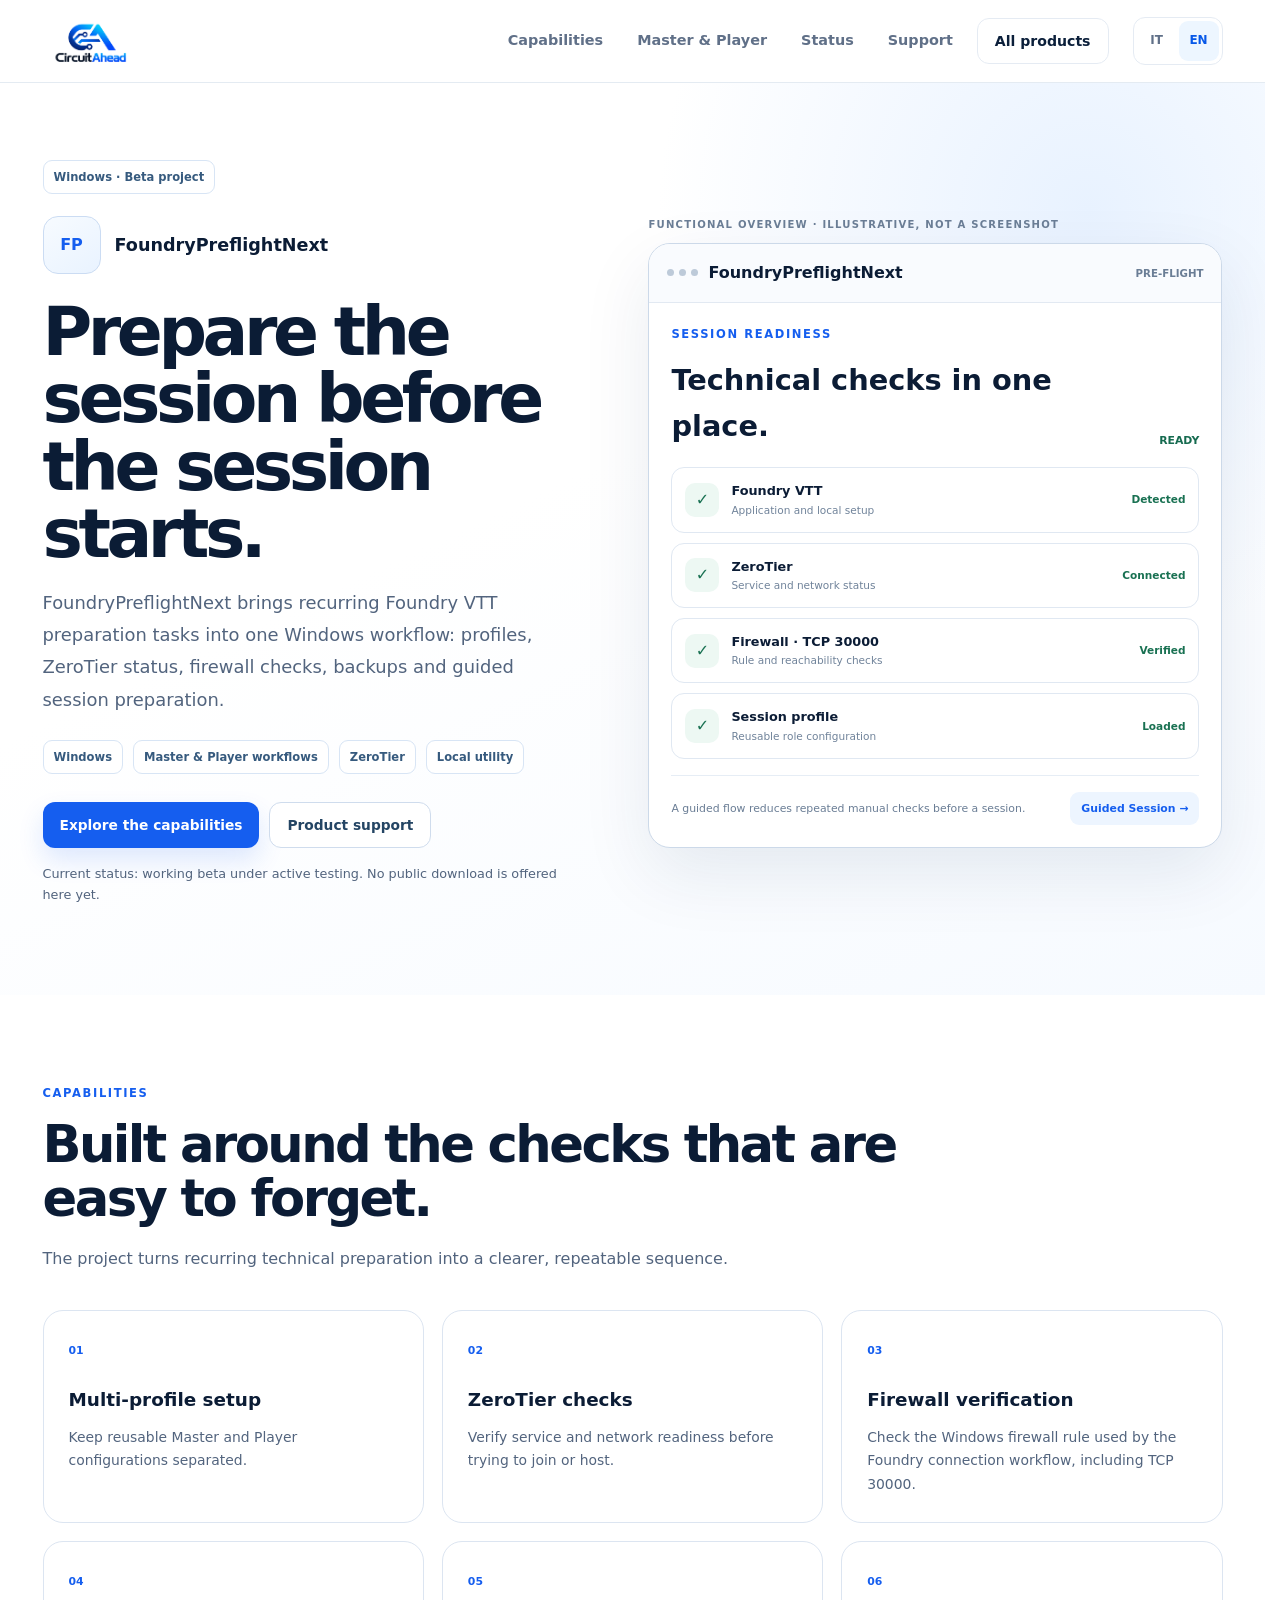
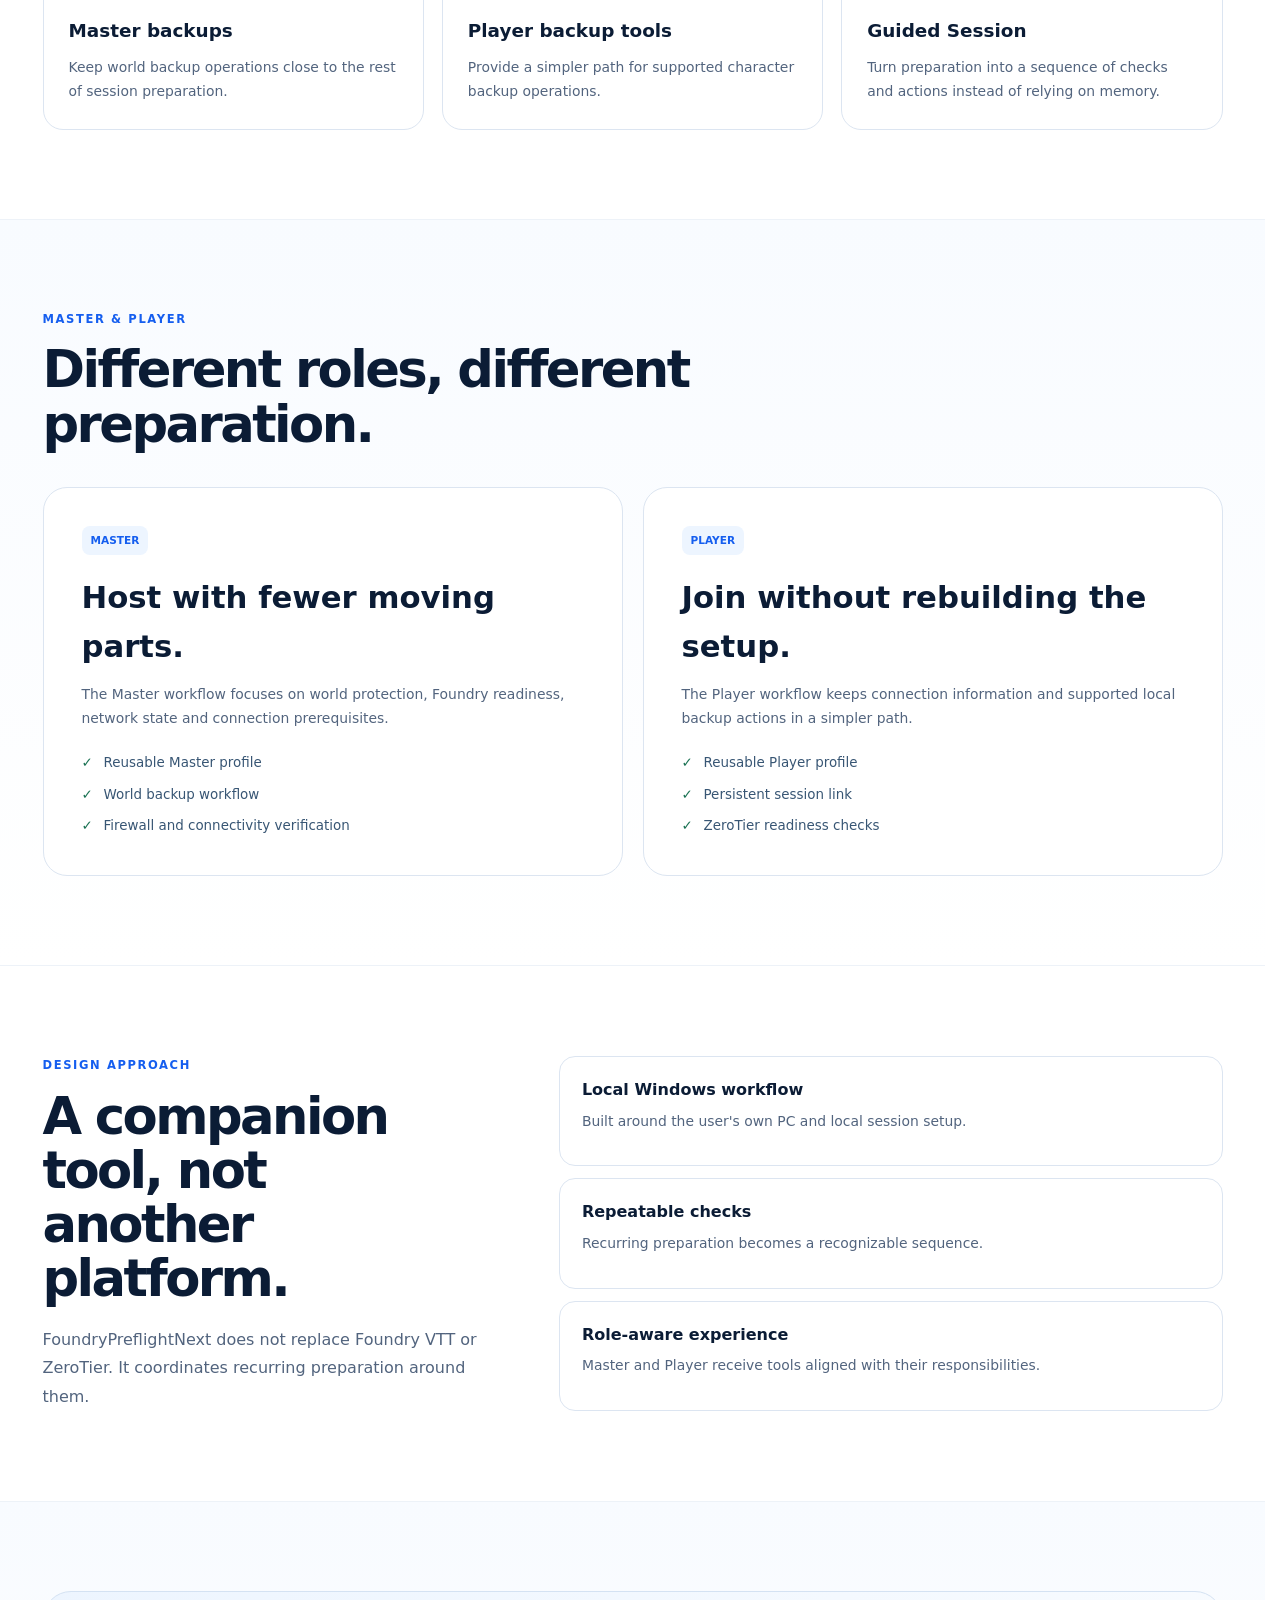
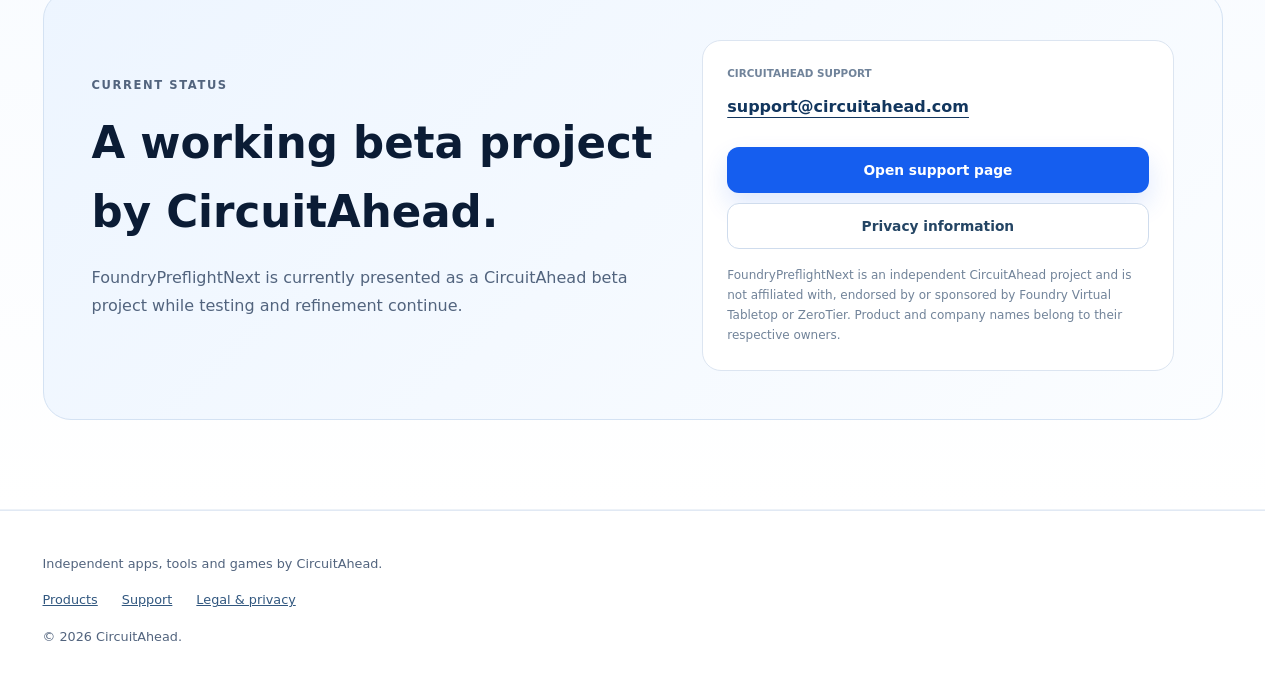
==== commit db256024: "Align FoundryPreflightNext page with product catalog checks" ====
--- a/foundrypreflightnext/index.html
+++ b/foundrypreflightnext/index.html
@@ -1,184 +1,70 @@
 <!doctype html>
 <html lang="en">
 <head>
-  <meta charset="UTF-8">
-  <meta name="viewport" content="width=device-width, initial-scale=1">
-  <script src="/js/language.js?v=23eb0c3d0966"></script>
-  <title data-en="FoundryPreflightNext | CircuitAhead" data-it="FoundryPreflightNext | CircuitAhead">FoundryPreflightNext | CircuitAhead</title>
-  <meta name="description" content="FoundryPreflightNext is a Windows companion utility designed to simplify Foundry VTT session preparation, connectivity checks, backups and recurring setup tasks." data-content-en="FoundryPreflightNext is a Windows companion utility designed to simplify Foundry VTT session preparation, connectivity checks, backups and recurring setup tasks." data-content-it="FoundryPreflightNext è una utility Windows progettata per semplificare la preparazione delle sessioni Foundry VTT, i controlli di connettività, i backup e le attività di configurazione ricorrenti.">
-  <meta name="theme-color" content="#ffffff">
-  <meta name="referrer" content="strict-origin-when-cross-origin">
-  <link rel="canonical" href="https://circuitahead.com/foundrypreflightnext/">
-  <meta property="og:url" content="https://circuitahead.com/foundrypreflightnext/">
-  <meta property="og:title" content="FoundryPreflightNext | CircuitAhead" data-content-en="FoundryPreflightNext | CircuitAhead" data-content-it="FoundryPreflightNext | CircuitAhead">
-  <meta property="og:description" content="A Windows companion utility for Foundry VTT session preparation, connectivity checks, backups and recurring setup tasks." data-content-en="A Windows companion utility for Foundry VTT session preparation, connectivity checks, backups and recurring setup tasks." data-content-it="Una utility Windows per la preparazione delle sessioni Foundry VTT, i controlli di connettività, i backup e le attività di configurazione ricorrenti.">
-  <meta property="og:type" content="website">
-  <meta property="og:site_name" content="CircuitAhead">
-  <meta property="og:image" content="https://circuitahead.com/assets/circuitahead-logo.webp">
-  <meta name="twitter:card" content="summary">
-  <link rel="icon" href="/assets/favicon.png">
-  <link rel="apple-touch-icon" href="/assets/circuitahead-logo.png">
-  <link rel="stylesheet" href="/css/styles.css?v=c434cf575bd4">
-  <link rel="stylesheet" href="/css/foundrypreflightnext.css?v=3a6ddcfbba65">
-  <link rel="stylesheet" href="/css/motion.css?v=7c0f8e64bbe5">
-  <link rel="modulepreload" href="/js/motion.js?v=566dda1c863f">
-  <script type="module" src="/js/main.js?v=48b59f4eca78"></script>
-  <script type="application/ld+json">{"@context":"https://schema.org","@type":"SoftwareApplication","name":"FoundryPreflightNext","url":"https://circuitahead.com/foundrypreflightnext/","operatingSystem":"Windows","applicationCategory":"UtilitiesApplication","description":"A Windows companion utility designed to simplify Foundry VTT session preparation, connectivity checks, backups and recurring setup tasks.","softwareRequirements":"Windows; beta project","publisher":{"@type":"Organization","name":"CircuitAhead","url":"https://circuitahead.com/"}}</script>
+<meta charset="UTF-8"><meta name="viewport" content="width=device-width, initial-scale=1">
+<script src="/js/language.js?v=23eb0c3d0966"></script>
+<title data-en="FoundryPreflightNext | CircuitAhead" data-it="FoundryPreflightNext | CircuitAhead">FoundryPreflightNext | CircuitAhead</title>
+<meta name="description" content="A Windows companion utility for Foundry VTT session preparation, connectivity checks, backups and guided workflows." data-content-en="A Windows companion utility for Foundry VTT session preparation, connectivity checks, backups and guided workflows." data-content-it="Una utility Windows di supporto alla preparazione delle sessioni Foundry VTT, con controlli di connettività, backup e flussi guidati.">
+<meta name="theme-color" content="#ffffff"><meta name="referrer" content="strict-origin-when-cross-origin">
+<link rel="canonical" href="https://circuitahead.com/foundrypreflightnext/">
+<meta property="og:url" content="https://circuitahead.com/foundrypreflightnext/"><meta property="og:site_name" content="CircuitAhead">
+<meta property="og:title" content="FoundryPreflightNext | CircuitAhead" data-content-en="FoundryPreflightNext | CircuitAhead" data-content-it="FoundryPreflightNext | CircuitAhead">
+<meta property="og:description" content="A Windows companion utility for Foundry VTT session preparation, connectivity checks, backups and guided workflows." data-content-en="A Windows companion utility for Foundry VTT session preparation, connectivity checks, backups and guided workflows." data-content-it="Una utility Windows di supporto alla preparazione delle sessioni Foundry VTT, con controlli di connettività, backup e flussi guidati.">
+<meta property="og:type" content="website"><meta property="og:image" content="https://circuitahead.com/assets/circuitahead-logo.webp"><meta name="twitter:card" content="summary">
+<link rel="icon" href="/assets/favicon.png"><link rel="apple-touch-icon" href="/assets/circuitahead-logo.png">
+<link rel="stylesheet" href="/css/styles.css?v=c434cf575bd4"><link rel="stylesheet" href="/css/foundrypreflightnext.css?v=0c1248b9320c"><link rel="stylesheet" href="/css/motion.css?v=7c0f8e64bbe5">
+<link rel="modulepreload" href="/js/motion.js?v=566dda1c863f"><script type="module" src="/js/main.js?v=48b59f4eca78"></script>
+<script type="application/ld+json">{"@context":"https://schema.org","@type":"SoftwareApplication","name":"FoundryPreflightNext","url":"https://circuitahead.com/foundrypreflightnext/","operatingSystem":"Windows","applicationCategory":"UtilitiesApplication","description":"A Windows companion utility for Foundry VTT session preparation, connectivity checks, backups and guided workflows.","publisher":{"@type":"Organization","name":"CircuitAhead","url":"https://circuitahead.com/"}}</script>
 </head>
 <body class="fp-page" data-page="foundrypreflightnext" data-product-name="FoundryPreflightNext">
-  <a class="skip-link" href="#main-content" data-en="Skip to content" data-it="Vai al contenuto">Skip to content</a>
-
-  <header class="site-header" id="top">
-    <div class="container header-inner">
-      <a class="brand" href="/" aria-label="CircuitAhead home"><img class="brand-logo" src="/assets/circuitahead-logo.webp" width="724" height="543" alt="CircuitAhead"></a>
-      <nav class="desktop-nav" aria-label="Main navigation">
-        <a href="#overview" data-en="Overview" data-it="Panoramica">Overview</a>
-        <a href="#capabilities" data-en="Capabilities" data-it="Funzioni">Capabilities</a>
-        <a href="#roles" data-en="Master & Player" data-it="Master e Player">Master & Player</a>
-        <a href="#status" data-en="Status & support" data-it="Stato e supporto">Status & support</a>
-      </nav>
-      <a class="header-contact" href="/products/" data-en="All products" data-it="Tutti i prodotti">All products</a>
-      <button class="menu-button" type="button" aria-label="Open navigation" aria-expanded="false" aria-controls="mobile-navigation"><span></span><span></span></button>
-    </div>
-    <nav class="mobile-nav" id="mobile-navigation" aria-label="Mobile navigation">
-      <a href="/products/" data-en="All products" data-it="Tutti i prodotti">All products</a>
-      <a href="#overview" data-en="Overview" data-it="Panoramica">Overview</a>
-      <a href="#capabilities" data-en="Capabilities" data-it="Funzioni">Capabilities</a>
-      <a href="#roles" data-en="Master & Player" data-it="Master e Player">Master & Player</a>
-      <a href="#status" data-en="Status & support" data-it="Stato e supporto">Status & support</a>
-    </nav>
-  </header>
-
-  <main id="main-content" tabindex="-1">
-    <section class="fp-hero" id="overview">
-      <div class="fp-wrap fp-hero-grid">
-        <div>
-          <span class="fp-kicker" data-en="Windows · Beta project" data-it="Windows · Progetto Beta">Windows · Beta project</span>
-          <div class="fp-product">
-            <div class="fp-mark" aria-hidden="true">FP</div>
-            <div class="fp-product-name">FoundryPreflightNext</div>
-          </div>
-          <h1 data-en="Prepare the session before the session starts." data-it="Prepara la sessione prima che la sessione inizi.">Prepare the session before the session starts.</h1>
-          <p class="fp-lead" data-en="FoundryPreflightNext is a Windows companion utility built around a practical goal: reduce the recurring technical friction that can get in the way of a Foundry VTT session. Profiles, connectivity checks, ZeroTier status, firewall verification, backups and guided preparation are brought into one workflow." data-it="FoundryPreflightNext è una utility Windows costruita attorno a un obiettivo pratico: ridurre gli attriti tecnici ricorrenti che possono ostacolare una sessione Foundry VTT. Profili, controlli di connettività, stato di ZeroTier, verifica del firewall, backup e preparazione guidata vengono riuniti in un unico flusso di lavoro.">FoundryPreflightNext is a Windows companion utility built around a practical goal: reduce the recurring technical friction that can get in the way of a Foundry VTT session. Profiles, connectivity checks, ZeroTier status, firewall verification, backups and guided preparation are brought into one workflow.</p>
-          <div class="fp-badges">
-            <span class="fp-badge">Windows</span>
-            <span class="fp-badge" data-en="Master & Player workflows" data-it="Flussi Master e Player">Master & Player workflows</span>
-            <span class="fp-badge" data-en="ZeroTier integration" data-it="Integrazione ZeroTier">ZeroTier integration</span>
-            <span class="fp-badge" data-en="Local utility" data-it="Utility locale">Local utility</span>
-          </div>
-          <div class="fp-actions">
-            <a class="fp-button fp-primary" href="#capabilities" data-en="Explore the capabilities" data-it="Scopri le funzioni">Explore the capabilities</a>
-            <a class="fp-button fp-secondary" href="mailto:support@circuitahead.com?subject=FoundryPreflightNext%20Support" data-en="Contact support ↗" data-it="Contatta il supporto ↗">Contact support ↗</a>
-          </div>
-          <p class="fp-status-note" data-en="Current status: beta project under active testing. No public download is presented on this page at this time." data-it="Stato attuale: progetto beta in fase di test attivo. Al momento questa pagina non presenta un download pubblico.">Current status: beta project under active testing. No public download is presented on this page at this time.</p>
-        </div>
-
-        <div class="fp-console-wrap reveal">
-          <p class="fp-console-label" data-en="Functional overview · illustrative, not a screenshot" data-it="Panoramica funzionale · illustrativa, non è uno screenshot">Functional overview · illustrative, not a screenshot</p>
-          <div class="fp-console" aria-label="Illustrative FoundryPreflightNext preflight overview" data-aria-en="Illustrative FoundryPreflightNext preflight overview" data-aria-it="Panoramica illustrativa del controllo pre-sessione di FoundryPreflightNext">
-            <div class="fp-console-bar">
-              <div class="fp-console-title"><span class="fp-window-dots" aria-hidden="true"><i></i><i></i><i></i></span><strong>FoundryPreflightNext</strong></div>
-              <span class="fp-console-meta">PRE-FLIGHT</span>
-            </div>
-            <div class="fp-console-body">
-              <div class="fp-console-head">
-                <div><p class="fp-eyebrow" data-en="SESSION READINESS" data-it="PREPARAZIONE SESSIONE">SESSION READINESS</p><h2 data-en="Technical checks in one place." data-it="Controlli tecnici in un unico posto.">Technical checks in one place.</h2></div>
-                <span data-en="READY" data-it="PRONTO">READY</span>
-              </div>
-              <div class="fp-checks">
-                <div class="fp-check"><span class="fp-check-icon">✓</span><div><strong>Foundry VTT</strong><small data-en="Application and local setup" data-it="Applicazione e configurazione locale">Application and local setup</small></div><span class="fp-check-state" data-en="Detected" data-it="Rilevato">Detected</span></div>
-                <div class="fp-check"><span class="fp-check-icon">✓</span><div><strong>ZeroTier</strong><small data-en="Service and network status" data-it="Servizio e stato della rete">Service and network status</small></div><span class="fp-check-state" data-en="Connected" data-it="Connesso">Connected</span></div>
-                <div class="fp-check"><span class="fp-check-icon">✓</span><div><strong data-en="Firewall · TCP 30000" data-it="Firewall · TCP 30000">Firewall · TCP 30000</strong><small data-en="Rule and reachability checks" data-it="Controllo regola e raggiungibilità">Rule and reachability checks</small></div><span class="fp-check-state" data-en="Verified" data-it="Verificato">Verified</span></div>
-                <div class="fp-check"><span class="fp-check-icon">✓</span><div><strong data-en="Session profile" data-it="Profilo sessione">Session profile</strong><small data-en="Reusable Master or Player configuration" data-it="Configurazione Master o Player riutilizzabile">Reusable Master or Player configuration</small></div><span class="fp-check-state" data-en="Loaded" data-it="Caricato">Loaded</span></div>
-              </div>
-              <div class="fp-console-foot"><p data-en="A single guided flow replaces repeated manual checks before a session." data-it="Un unico flusso guidato sostituisce i controlli manuali ripetuti prima di una sessione.">A single guided flow replaces repeated manual checks before a session.</p><span class="fp-console-action" data-en="Guided Session →" data-it="Sessione guidata →">Guided Session →</span></div>
-            </div>
-          </div>
-        </div>
-      </div>
-    </section>
-
-    <section class="fp-section" id="capabilities">
-      <div class="fp-wrap">
-        <p class="fp-eyebrow reveal" data-en="CAPABILITIES" data-it="FUNZIONI">CAPABILITIES</p>
-        <h2 class="fp-heading reveal" data-en="Built around the checks that are easy to forget." data-it="Costruito attorno ai controlli che è facile dimenticare.">Built around the checks that are easy to forget.</h2>
-        <p class="fp-sub reveal" data-en="The project brings recurring session-preparation tasks into a clearer sequence, helping both the person hosting the game and the players joining it." data-it="Il progetto riunisce le attività ricorrenti di preparazione della sessione in una sequenza più chiara, aiutando sia chi ospita la partita sia i giocatori che devono collegarsi.">The project brings recurring session-preparation tasks into a clearer sequence, helping both the person hosting the game and the players joining it.</p>
-
-        <div class="fp-feature-grid">
-          <article class="fp-feature reveal"><span class="fp-feature-number">01</span><h3 data-en="Multi-profile setup" data-it="Profili multipli">Multi-profile setup</h3><p data-en="Keep reusable Master and Player configurations separated instead of rebuilding the same setup every time." data-it="Mantieni separate configurazioni Master e Player riutilizzabili, senza dover ricostruire ogni volta la stessa preparazione.">Keep reusable Master and Player configurations separated instead of rebuilding the same setup every time.</p></article>
-          <article class="fp-feature reveal"><span class="fp-feature-number">02</span><h3 data-en="ZeroTier checks" data-it="Controlli ZeroTier">ZeroTier checks</h3><p data-en="Verify the service and network state used to reach a Foundry host when direct connectivity is not available." data-it="Verifica lo stato del servizio e della rete utilizzati per raggiungere un host Foundry quando la connettività diretta non è disponibile.">Verify the service and network state used to reach a Foundry host when direct connectivity is not available.</p></article>
-          <article class="fp-feature reveal"><span class="fp-feature-number">03</span><h3 data-en="Firewall verification" data-it="Verifica firewall">Firewall verification</h3><p data-en="Check the Windows firewall configuration used by the Foundry connection workflow, including the TCP 30000 rule." data-it="Controlla la configurazione del firewall di Windows utilizzata dal flusso di connessione a Foundry, inclusa la regola TCP 30000.">Check the Windows firewall configuration used by the Foundry connection workflow, including the TCP 30000 rule.</p></article>
-          <article class="fp-feature reveal"><span class="fp-feature-number">04</span><h3 data-en="Master backups" data-it="Backup Master">Master backups</h3><p data-en="Support recurring world-backup operations before changes or sessions, keeping preparation close to the rest of the workflow." data-it="Supporta le operazioni ricorrenti di backup dei mondi prima di modifiche o sessioni, mantenendo la preparazione vicina al resto del flusso.">Support recurring world-backup operations before changes or sessions, keeping preparation close to the rest of the workflow.</p></article>
-          <article class="fp-feature reveal"><span class="fp-feature-number">05</span><h3 data-en="Player backup tools" data-it="Strumenti di backup Player">Player backup tools</h3><p data-en="Give players a simpler path to preserve supported character data without turning backup into a separate technical procedure." data-it="Offre ai giocatori un percorso più semplice per conservare i dati supportati del personaggio, senza trasformare il backup in una procedura tecnica separata.">Give players a simpler path to preserve supported character data without turning backup into a separate technical procedure.</p></article>
-          <article class="fp-feature reveal"><span class="fp-feature-number">06</span><h3 data-en="Guided Session" data-it="Sessione guidata">Guided Session</h3><p data-en="Turn preparation into a sequence of checks and actions so the user can move from setup to session with less guesswork." data-it="Trasforma la preparazione in una sequenza di controlli e azioni, così da passare dalla configurazione alla sessione con meno tentativi e incertezze.">Turn preparation into a sequence of checks and actions so the user can move from setup to session with less guesswork.</p></article>
-        </div>
-      </div>
-    </section>
-
-    <section class="fp-section fp-alt" id="roles">
-      <div class="fp-wrap">
-        <p class="fp-eyebrow reveal" data-en="TWO SIDES OF THE SAME SESSION" data-it="DUE LATI DELLA STESSA SESSIONE">TWO SIDES OF THE SAME SESSION</p>
-        <h2 class="fp-heading reveal" data-en="Different needs for Master and Player." data-it="Esigenze diverse per Master e Player.">Different needs for Master and Player.</h2>
-        <p class="fp-sub reveal" data-en="FoundryPreflightNext does not treat every user the same. The preparation flow changes according to the role and keeps the relevant tools close at hand." data-it="FoundryPreflightNext non tratta tutti gli utenti allo stesso modo. Il flusso di preparazione cambia in base al ruolo e mantiene a portata di mano gli strumenti pertinenti.">FoundryPreflightNext does not treat every user the same. The preparation flow changes according to the role and keeps the relevant tools close at hand.</p>
-
-        <div class="fp-role-grid">
-          <article class="fp-role reveal">
-            <span class="fp-role-tag">MASTER</span>
-            <h3 data-en="Host with fewer moving parts." data-it="Ospita con meno passaggi da ricordare.">Host with fewer moving parts.</h3>
-            <p data-en="The Master side focuses on the tasks that matter before opening the table to players: world protection, Foundry readiness, network state and connection prerequisites." data-it="Il lato Master si concentra sulle attività che contano prima di aprire il tavolo ai giocatori: protezione dei mondi, stato di Foundry, rete e prerequisiti di connessione.">The Master side focuses on the tasks that matter before opening the table to players: world protection, Foundry readiness, network state and connection prerequisites.</p>
-            <ul><li data-en="Reusable Master profile" data-it="Profilo Master riutilizzabile">Reusable Master profile</li><li data-en="World backup workflow" data-it="Flusso di backup dei mondi">World backup workflow</li><li data-en="Firewall and connectivity verification" data-it="Verifica firewall e connettività">Firewall and connectivity verification</li><li data-en="Persistent player connection information" data-it="Informazioni di connessione Player persistenti">Persistent player connection information</li></ul>
-          </article>
-          <article class="fp-role reveal">
-            <span class="fp-role-tag">PLAYER</span>
-            <h3 data-en="Join without rebuilding the setup." data-it="Entra senza ricostruire ogni volta la configurazione.">Join without rebuilding the setup.</h3>
-            <p data-en="The Player side reduces the amount of technical information a player needs to manage, preserving the connection flow and supported local backup actions in a simpler interface." data-it="Il lato Player riduce la quantità di informazioni tecniche che il giocatore deve gestire, mantenendo il flusso di connessione e le operazioni di backup locale supportate in un'interfaccia più semplice.">The Player side reduces the amount of technical information a player needs to manage, preserving the connection flow and supported local backup actions in a simpler interface.</p>
-            <ul><li data-en="Reusable Player profile" data-it="Profilo Player riutilizzabile">Reusable Player profile</li><li data-en="Persistent session link" data-it="Link di sessione persistente">Persistent session link</li><li data-en="ZeroTier readiness checks" data-it="Controlli di preparazione ZeroTier">ZeroTier readiness checks</li><li data-en="Supported character backup workflow" data-it="Flusso di backup supportato del personaggio">Supported character backup workflow</li></ul>
-          </article>
-        </div>
-      </div>
-    </section>
-
-    <section class="fp-section">
-      <div class="fp-wrap fp-principles">
-        <div class="reveal">
-          <p class="fp-eyebrow" data-en="DESIGN APPROACH" data-it="APPROCCIO DI PROGETTO">DESIGN APPROACH</p>
-          <h2 class="fp-heading" data-en="A companion tool, not another platform." data-it="Uno strumento di supporto, non un'altra piattaforma.">A companion tool, not another platform.</h2>
-          <p class="fp-sub" data-en="FoundryPreflightNext is designed to coordinate preparation around tools that already exist. It does not replace Foundry VTT or ZeroTier; it helps make the repeated setup around them more understandable and repeatable." data-it="FoundryPreflightNext è progettato per coordinare la preparazione attorno a strumenti che esistono già. Non sostituisce Foundry VTT o ZeroTier: aiuta a rendere più comprensibile e ripetibile la configurazione ricorrente che li accompagna.">FoundryPreflightNext is designed to coordinate preparation around tools that already exist. It does not replace Foundry VTT or ZeroTier; it helps make the repeated setup around them more understandable and repeatable.</p>
-        </div>
-        <div class="fp-principle-list">
-          <article class="fp-principle reveal"><strong data-en="Local Windows workflow" data-it="Flusso locale su Windows">Local Windows workflow</strong><p data-en="The utility is built around the user's own PC and the software involved in the session setup." data-it="L'utility è costruita attorno al PC dell'utente e ai software coinvolti nella preparazione della sessione.">The utility is built around the user's own PC and the software involved in the session setup.</p></article>
-          <article class="fp-principle reveal"><strong data-en="Repeatable checks" data-it="Controlli ripetibili">Repeatable checks</strong><p data-en="Recurring preparation is turned into a recognizable sequence instead of relying on memory every time." data-it="La preparazione ricorrente viene trasformata in una sequenza riconoscibile, invece di affidarsi ogni volta alla memoria.">Recurring preparation is turned into a recognizable sequence instead of relying on memory every time.</p></article>
-          <article class="fp-principle reveal"><strong data-en="Role-aware experience" data-it="Esperienza basata sul ruolo">Role-aware experience</strong><p data-en="Master and Player receive different tools because they have different responsibilities before a session." data-it="Master e Player ricevono strumenti diversi perché hanno responsabilità differenti prima di una sessione.">Master and Player receive different tools because they have different responsibilities before a session.</p></article>
-          <article class="fp-principle reveal"><strong data-en="Designed for troubleshooting" data-it="Pensato anche per la diagnostica">Designed for troubleshooting</strong><p data-en="When something does not work, the utility aims to surface the relevant checks instead of leaving the user to search through Windows settings manually." data-it="Quando qualcosa non funziona, l'utility punta a mostrare i controlli pertinenti invece di lasciare l'utente a cercare manualmente nelle impostazioni di Windows.">When something does not work, the utility aims to surface the relevant checks instead of leaving the user to search through Windows settings manually.</p></article>
-        </div>
-      </div>
-    </section>
-
-    <section class="fp-section fp-alt" id="status">
-      <div class="fp-wrap">
-        <div class="fp-beta-panel reveal">
-          <div class="fp-beta-copy">
-            <p class="fp-eyebrow" data-en="CURRENT STATUS" data-it="STATO ATTUALE">CURRENT STATUS</p>
-            <h2 data-en="A working beta project by CircuitAhead." data-it="Un progetto beta funzionante di CircuitAhead.">A working beta project by CircuitAhead.</h2>
-            <p data-en="FoundryPreflightNext is currently presented as a CircuitAhead beta project rather than a public commercial release. The page documents the product and its purpose while testing and refinement continue." data-it="FoundryPreflightNext viene attualmente presentato come progetto beta di CircuitAhead, non come release commerciale pubblica. Questa pagina documenta il prodotto e il suo scopo mentre proseguono test e perfezionamento.">FoundryPreflightNext is currently presented as a CircuitAhead beta project rather than a public commercial release. The page documents the product and its purpose while testing and refinement continue.</p>
-          </div>
-          <div class="fp-contact-card">
-            <p class="fp-contact-label" data-en="CIRCUITAHEAD SUPPORT" data-it="SUPPORTO CIRCUITAHEAD">CIRCUITAHEAD SUPPORT</p>
-            <a class="fp-contact-email" href="mailto:support@circuitahead.com?subject=FoundryPreflightNext%20Support">support@circuitahead.com</a>
-            <div class="fp-actions"><a class="fp-button fp-primary" href="mailto:support@circuitahead.com?subject=FoundryPreflightNext%20Support" data-en="Contact support ↗" data-it="Contatta il supporto ↗">Contact support ↗</a><a class="fp-button fp-secondary" href="/products/" data-en="Back to all products" data-it="Torna a tutti i prodotti">Back to all products</a></div>
-            <p class="fp-legal-note" data-en="FoundryPreflightNext is an independent CircuitAhead project and is not affiliated with, endorsed by or sponsored by Foundry Virtual Tabletop or ZeroTier. Product and company names belong to their respective owners." data-it="FoundryPreflightNext è un progetto indipendente di CircuitAhead e non è affiliato, approvato o sponsorizzato da Foundry Virtual Tabletop o ZeroTier. I nomi dei prodotti e delle aziende appartengono ai rispettivi proprietari.">FoundryPreflightNext is an independent CircuitAhead project and is not affiliated with, endorsed by or sponsored by Foundry Virtual Tabletop or ZeroTier. Product and company names belong to their respective owners.</p>
-          </div>
-        </div>
-      </div>
-    </section>
-  </main>
-
-  <footer class="fp-footer">
-    <div class="fp-wrap">
-      <p data-en="Independent apps, tools and games by CircuitAhead." data-it="App, strumenti e giochi indipendenti di CircuitAhead.">Independent apps, tools and games by CircuitAhead.</p>
-      <nav aria-label="Footer"><a href="/products/" data-en="Products" data-it="Prodotti">Products</a><a href="/help/" data-en="Support" data-it="Supporto">Support</a><a href="mailto:contact@circuitahead.com" data-en="Contact" data-it="Contatti">Contact</a><a href="/legal/" data-en="Legal & privacy" data-it="Note legali e privacy">Legal & privacy</a></nav>
-      <p>© <span id="current-year">2026</span> CircuitAhead.</p>
-    </div>
-  </footer>
-</body>
-</html>
+<a class="skip-link" href="#main-content" data-en="Skip to content" data-it="Vai al contenuto">Skip to content</a>
+<header class="site-header" id="top"><div class="container header-inner">
+<a class="brand" href="/" aria-label="CircuitAhead home"><img class="brand-logo" src="/assets/circuitahead-logo.webp" width="724" height="543" alt="CircuitAhead"></a>
+<nav class="desktop-nav" aria-label="Main navigation"><a href="#capabilities" data-en="Capabilities" data-it="Funzioni">Capabilities</a><a href="#roles" data-en="Master & Player" data-it="Master e Player">Master & Player</a><a href="#status" data-en="Status" data-it="Stato">Status</a><a href="/foundrypreflightnext/support/" data-en="Support" data-it="Supporto">Support</a></nav>
+<a class="header-contact" href="/products/" data-en="All products" data-it="Tutti i prodotti">All products</a>
+<button class="menu-button" type="button" aria-label="Open navigation" aria-expanded="false" aria-controls="mobile-navigation"><span></span><span></span></button></div>
+<nav class="mobile-nav" id="mobile-navigation" aria-label="Mobile navigation"><a href="/products/" data-en="All products" data-it="Tutti i prodotti">All products</a><a href="#capabilities" data-en="Capabilities" data-it="Funzioni">Capabilities</a><a href="#roles" data-en="Master & Player" data-it="Master e Player">Master & Player</a><a href="#status" data-en="Status" data-it="Stato">Status</a><a href="/foundrypreflightnext/support/" data-en="Support" data-it="Supporto">Support</a></nav>
+</header>
+<main id="main-content" tabindex="-1">
+<section class="fp-hero"><div class="fp-wrap fp-hero-grid">
+<div>
+<span class="fp-kicker" data-en="Windows · Beta project" data-it="Windows · Progetto Beta">Windows · Beta project</span>
+<div class="fp-product"><div class="fp-mark" aria-hidden="true">FP</div><div class="fp-product-name">FoundryPreflightNext</div></div>
+<h1 data-en="Prepare the session before the session starts." data-it="Prepara la sessione prima che la sessione inizi.">Prepare the session before the session starts.</h1>
+<p class="fp-lead" data-en="FoundryPreflightNext brings recurring Foundry VTT preparation tasks into one Windows workflow: profiles, ZeroTier status, firewall checks, backups and guided session preparation." data-it="FoundryPreflightNext riunisce in un unico flusso Windows le attività ricorrenti di preparazione di Foundry VTT: profili, stato di ZeroTier, controlli firewall, backup e preparazione guidata della sessione.">FoundryPreflightNext brings recurring Foundry VTT preparation tasks into one Windows workflow: profiles, ZeroTier status, firewall checks, backups and guided session preparation.</p>
+<div class="fp-badges"><span class="fp-badge">Windows</span><span class="fp-badge" data-en="Master & Player workflows" data-it="Flussi Master e Player">Master & Player workflows</span><span class="fp-badge">ZeroTier</span><span class="fp-badge" data-en="Local utility" data-it="Utility locale">Local utility</span></div>
+<div class="fp-actions"><a class="fp-button fp-primary" href="#capabilities" data-en="Explore the capabilities" data-it="Scopri le funzioni">Explore the capabilities</a><a class="fp-button fp-secondary" href="/foundrypreflightnext/support/" data-en="Product support" data-it="Supporto del prodotto">Product support</a></div>
+<p class="fp-status-note" data-en="Current status: working beta under active testing. No public download is offered here yet." data-it="Stato attuale: beta funzionante in fase di test attivo. Al momento non viene ancora offerto un download pubblico.">Current status: working beta under active testing. No public download is offered here yet.</p>
+</div>
+<div>
+<p class="fp-console-label" data-en="Functional overview · illustrative, not a screenshot" data-it="Panoramica funzionale · illustrativa, non è uno screenshot">Functional overview · illustrative, not a screenshot</p>
+<div class="fp-console"><div class="fp-console-bar"><div class="fp-console-title"><span class="fp-window-dots" aria-hidden="true"><i></i><i></i><i></i></span><strong>FoundryPreflightNext</strong></div><span class="fp-console-meta">PRE-FLIGHT</span></div>
+<div class="fp-console-body"><div class="fp-console-head"><div><p class="fp-eyebrow" data-en="SESSION READINESS" data-it="PREPARAZIONE SESSIONE">SESSION READINESS</p><h2 data-en="Technical checks in one place." data-it="Controlli tecnici in un unico posto.">Technical checks in one place.</h2></div><span data-en="READY" data-it="PRONTO">READY</span></div>
+<div class="fp-checks">
+<div class="fp-check"><span class="fp-check-icon">✓</span><div><strong>Foundry VTT</strong><small data-en="Application and local setup" data-it="Applicazione e configurazione locale">Application and local setup</small></div><span class="fp-check-state" data-en="Detected" data-it="Rilevato">Detected</span></div>
+<div class="fp-check"><span class="fp-check-icon">✓</span><div><strong>ZeroTier</strong><small data-en="Service and network status" data-it="Servizio e stato della rete">Service and network status</small></div><span class="fp-check-state" data-en="Connected" data-it="Connesso">Connected</span></div>
+<div class="fp-check"><span class="fp-check-icon">✓</span><div><strong>Firewall · TCP 30000</strong><small data-en="Rule and reachability checks" data-it="Controllo regola e raggiungibilità">Rule and reachability checks</small></div><span class="fp-check-state" data-en="Verified" data-it="Verificato">Verified</span></div>
+<div class="fp-check"><span class="fp-check-icon">✓</span><div><strong data-en="Session profile" data-it="Profilo sessione">Session profile</strong><small data-en="Reusable role configuration" data-it="Configurazione del ruolo riutilizzabile">Reusable role configuration</small></div><span class="fp-check-state" data-en="Loaded" data-it="Caricato">Loaded</span></div>
+</div><div class="fp-console-foot"><p data-en="A guided flow reduces repeated manual checks before a session." data-it="Un flusso guidato riduce i controlli manuali ripetuti prima di una sessione.">A guided flow reduces repeated manual checks before a session.</p><span class="fp-console-action" data-en="Guided Session →" data-it="Sessione guidata →">Guided Session →</span></div></div></div>
+</div></div></section>
+<section class="fp-section" id="capabilities"><div class="fp-wrap"><p class="fp-eyebrow" data-en="CAPABILITIES" data-it="FUNZIONI">CAPABILITIES</p><h2 class="fp-heading" data-en="Built around the checks that are easy to forget." data-it="Costruito attorno ai controlli che è facile dimenticare.">Built around the checks that are easy to forget.</h2><p class="fp-sub" data-en="The project turns recurring technical preparation into a clearer, repeatable sequence." data-it="Il progetto trasforma la preparazione tecnica ricorrente in una sequenza più chiara e ripetibile.">The project turns recurring technical preparation into a clearer, repeatable sequence.</p>
+<div class="fp-feature-grid">
+<article class="fp-feature"><span class="fp-feature-number">01</span><h3 data-en="Multi-profile setup" data-it="Profili multipli">Multi-profile setup</h3><p data-en="Keep reusable Master and Player configurations separated." data-it="Mantiene separate configurazioni Master e Player riutilizzabili.">Keep reusable Master and Player configurations separated.</p></article>
+<article class="fp-feature"><span class="fp-feature-number">02</span><h3 data-en="ZeroTier checks" data-it="Controlli ZeroTier">ZeroTier checks</h3><p data-en="Verify service and network readiness before trying to join or host." data-it="Verifica lo stato del servizio e della rete prima di collegarsi o ospitare.">Verify service and network readiness before trying to join or host.</p></article>
+<article class="fp-feature"><span class="fp-feature-number">03</span><h3 data-en="Firewall verification" data-it="Verifica firewall">Firewall verification</h3><p data-en="Check the Windows firewall rule used by the Foundry connection workflow, including TCP 30000." data-it="Controlla la regola del firewall di Windows usata dal flusso di connessione a Foundry, inclusa TCP 30000.">Check the Windows firewall rule used by the Foundry connection workflow, including TCP 30000.</p></article>
+<article class="fp-feature"><span class="fp-feature-number">04</span><h3 data-en="Master backups" data-it="Backup Master">Master backups</h3><p data-en="Keep world backup operations close to the rest of session preparation." data-it="Mantiene le operazioni di backup dei mondi vicine al resto della preparazione della sessione.">Keep world backup operations close to the rest of session preparation.</p></article>
+<article class="fp-feature"><span class="fp-feature-number">05</span><h3 data-en="Player backup tools" data-it="Strumenti di backup Player">Player backup tools</h3><p data-en="Provide a simpler path for supported character backup operations." data-it="Offre un percorso più semplice per le operazioni di backup supportate del personaggio.">Provide a simpler path for supported character backup operations.</p></article>
+<article class="fp-feature"><span class="fp-feature-number">06</span><h3 data-en="Guided Session" data-it="Sessione guidata">Guided Session</h3><p data-en="Turn preparation into a sequence of checks and actions instead of relying on memory." data-it="Trasforma la preparazione in una sequenza di controlli e azioni, senza affidarsi soltanto alla memoria.">Turn preparation into a sequence of checks and actions instead of relying on memory.</p></article>
+</div></div></section>
+<section class="fp-section fp-alt" id="roles"><div class="fp-wrap"><p class="fp-eyebrow" data-en="MASTER & PLAYER" data-it="MASTER E PLAYER">MASTER & PLAYER</p><h2 class="fp-heading" data-en="Different roles, different preparation." data-it="Ruoli diversi, preparazione diversa.">Different roles, different preparation.</h2>
+<div class="fp-role-grid"><article class="fp-role"><span class="fp-role-tag">MASTER</span><h3 data-en="Host with fewer moving parts." data-it="Ospita con meno passaggi da ricordare.">Host with fewer moving parts.</h3><p data-en="The Master workflow focuses on world protection, Foundry readiness, network state and connection prerequisites." data-it="Il flusso Master si concentra sulla protezione dei mondi, lo stato di Foundry, la rete e i prerequisiti di connessione.">The Master workflow focuses on world protection, Foundry readiness, network state and connection prerequisites.</p><ul><li data-en="Reusable Master profile" data-it="Profilo Master riutilizzabile">Reusable Master profile</li><li data-en="World backup workflow" data-it="Flusso di backup dei mondi">World backup workflow</li><li data-en="Firewall and connectivity verification" data-it="Verifica firewall e connettività">Firewall and connectivity verification</li></ul></article>
+<article class="fp-role"><span class="fp-role-tag">PLAYER</span><h3 data-en="Join without rebuilding the setup." data-it="Entra senza ricostruire ogni volta la configurazione.">Join without rebuilding the setup.</h3><p data-en="The Player workflow keeps connection information and supported local backup actions in a simpler path." data-it="Il flusso Player mantiene informazioni di connessione e operazioni di backup locale supportate in un percorso più semplice.">The Player workflow keeps connection information and supported local backup actions in a simpler path.</p><ul><li data-en="Reusable Player profile" data-it="Profilo Player riutilizzabile">Reusable Player profile</li><li data-en="Persistent session link" data-it="Link di sessione persistente">Persistent session link</li><li data-en="ZeroTier readiness checks" data-it="Controlli di preparazione ZeroTier">ZeroTier readiness checks</li></ul></article></div>
+</div></section>
+<section class="fp-section"><div class="fp-wrap fp-principles"><div><p class="fp-eyebrow" data-en="DESIGN APPROACH" data-it="APPROCCIO DI PROGETTO">DESIGN APPROACH</p><h2 class="fp-heading" data-en="A companion tool, not another platform." data-it="Uno strumento di supporto, non un'altra piattaforma.">A companion tool, not another platform.</h2><p class="fp-sub" data-en="FoundryPreflightNext does not replace Foundry VTT or ZeroTier. It coordinates recurring preparation around them." data-it="FoundryPreflightNext non sostituisce Foundry VTT o ZeroTier. Coordina la preparazione ricorrente che li accompagna.">FoundryPreflightNext does not replace Foundry VTT or ZeroTier. It coordinates recurring preparation around them.</p></div>
+<div class="fp-principle-list"><article class="fp-principle"><strong data-en="Local Windows workflow" data-it="Flusso locale su Windows">Local Windows workflow</strong><p data-en="Built around the user's own PC and local session setup." data-it="Costruito attorno al PC dell'utente e alla configurazione locale della sessione.">Built around the user's own PC and local session setup.</p></article><article class="fp-principle"><strong data-en="Repeatable checks" data-it="Controlli ripetibili">Repeatable checks</strong><p data-en="Recurring preparation becomes a recognizable sequence." data-it="La preparazione ricorrente diventa una sequenza riconoscibile.">Recurring preparation becomes a recognizable sequence.</p></article><article class="fp-principle"><strong data-en="Role-aware experience" data-it="Esperienza basata sul ruolo">Role-aware experience</strong><p data-en="Master and Player receive tools aligned with their responsibilities." data-it="Master e Player ricevono strumenti coerenti con le rispettive responsabilità.">Master and Player receive tools aligned with their responsibilities.</p></article></div>
+</div></section>
+<section class="fp-section fp-alt" id="status"><div class="fp-wrap"><div class="fp-beta-panel"><div class="fp-beta-copy"><p class="fp-eyebrow" data-en="CURRENT STATUS" data-it="STATO ATTUALE">CURRENT STATUS</p><h2 data-en="A working beta project by CircuitAhead." data-it="Un progetto beta funzionante di CircuitAhead.">A working beta project by CircuitAhead.</h2><p data-en="FoundryPreflightNext is currently presented as a CircuitAhead beta project while testing and refinement continue." data-it="FoundryPreflightNext viene attualmente presentato come progetto beta di CircuitAhead mentre proseguono test e perfezionamento.">FoundryPreflightNext is currently presented as a CircuitAhead beta project while testing and refinement continue.</p></div>
+<div class="fp-contact-card"><p class="fp-contact-label" data-en="CIRCUITAHEAD SUPPORT" data-it="SUPPORTO CIRCUITAHEAD">CIRCUITAHEAD SUPPORT</p><a class="fp-contact-email" href="mailto:support@circuitahead.com?subject=FoundryPreflightNext%20Support">support@circuitahead.com</a><div class="fp-actions"><a class="fp-button fp-primary" href="/foundrypreflightnext/support/" data-en="Open support page" data-it="Apri la pagina supporto">Open support page</a><a class="fp-button fp-secondary" href="/foundrypreflightnext/privacy/" data-en="Privacy information" data-it="Informazioni privacy">Privacy information</a></div><p class="fp-legal-note" data-en="FoundryPreflightNext is an independent CircuitAhead project and is not affiliated with, endorsed by or sponsored by Foundry Virtual Tabletop or ZeroTier. Product and company names belong to their respective owners." data-it="FoundryPreflightNext è un progetto indipendente di CircuitAhead e non è affiliato, approvato o sponsorizzato da Foundry Virtual Tabletop o ZeroTier. I nomi dei prodotti e delle aziende appartengono ai rispettivi proprietari.">FoundryPreflightNext is an independent CircuitAhead project and is not affiliated with, endorsed by or sponsored by Foundry Virtual Tabletop or ZeroTier. Product and company names belong to their respective owners.</p></div></div></div></section>
+</main>
+<footer class="fp-footer"><div class="fp-wrap"><p data-en="Independent apps, tools and games by CircuitAhead." data-it="App, strumenti e giochi indipendenti di CircuitAhead.">Independent apps, tools and games by CircuitAhead.</p><nav aria-label="Footer"><a href="/products/" data-en="Products" data-it="Prodotti">Products</a><a href="/help/" data-en="Support" data-it="Supporto">Support</a><a href="/legal/" data-en="Legal & privacy" data-it="Note legali e privacy">Legal & privacy</a></nav><p>© <span id="current-year">2026</span> CircuitAhead.</p></div></footer>
+</body></html>
--- a/css/foundrypreflightnext.css
+++ b/css/foundrypreflightnext.css
@@ -1,118 +1,17 @@
-/* FoundryPreflightNext — product page. Kept independent from REMORIQ so each product can evolve its own identity. */
-.fp-page {
-  --fp-ink: #0b1c35;
-  --fp-muted: #52647e;
-  --fp-accent: #155eef;
-  --fp-accent-soft: #edf5ff;
-  --fp-border: #dce5f1;
-  --fp-panel: #f7faff;
-  background: #ffffff;
-  color: var(--fp-ink);
-}
-
-.fp-wrap { width: min(1180px, calc(100% - 40px)); margin-inline: auto; }
-.fp-section { padding-block: clamp(64px, 7vw, 96px); }
-.fp-alt { background: linear-gradient(180deg, #f8fbff 0%, #ffffff 100%); border-block: 1px solid #edf2f8; }
-.fp-eyebrow { margin: 0 0 14px; color: var(--fp-accent); font-size: .72rem; font-weight: 800; letter-spacing: .14em; text-transform: uppercase; }
-.fp-heading { max-width: 880px; margin: 0; color: var(--fp-ink); font-size: clamp(2.15rem, 4vw, 3.65rem); line-height: 1.06; letter-spacing: -.05em; }
-.fp-sub { max-width: 760px; margin: 20px 0 0; color: var(--fp-muted); font-size: 1rem; line-height: 1.78; }
-
-.fp-hero { padding-block: clamp(48px, 6vw, 80px) clamp(64px, 7vw, 92px); background: radial-gradient(circle at 86% 14%, #e8f2ff 0, transparent 32%), linear-gradient(155deg, #ffffff 44%, #f6faff 100%); }
-.fp-hero-grid { display: grid; grid-template-columns: minmax(0, .96fr) minmax(0, 1.04fr); gap: clamp(38px, 6vw, 76px); align-items: center; }
-.fp-kicker { display: inline-flex; align-items: center; gap: 8px; padding: 7px 10px; border: 1px solid #cfe0f6; border-radius: 9px; background: #fff; color: #31577f; font-size: .72rem; font-weight: 750; }
-.fp-product { display: flex; align-items: center; gap: 14px; margin-top: 22px; }
-.fp-mark { display: grid; place-items: center; width: 58px; height: 58px; border: 1px solid #cbdcf3; border-radius: 15px; background: linear-gradient(145deg, #f7fbff, #e9f3ff); color: var(--fp-accent); font-size: 1rem; font-weight: 850; letter-spacing: -.02em; box-shadow: 0 10px 24px #16365f0b; }
-.fp-product-name { color: var(--fp-ink); font-size: clamp(1rem, 2vw, 1.2rem); font-weight: 780; letter-spacing: -.025em; }
-.fp-hero h1 { max-width: 760px; margin: 24px 0 20px; color: var(--fp-ink); font-size: clamp(2.8rem, 5.3vw, 5rem); line-height: .99; letter-spacing: -.065em; }
-.fp-lead { max-width: 720px; margin: 0; color: var(--fp-muted); font-size: clamp(1rem, 1.8vw, 1.12rem); line-height: 1.8; }
-.fp-badges { display: flex; flex-wrap: wrap; gap: 9px; margin-top: 24px; }
-.fp-badge { padding: 7px 10px; border: 1px solid #d8e5f5; border-radius: 9px; background: #fff; color: #365a7e; font-size: .72rem; font-weight: 700; }
-.fp-actions { display: flex; flex-wrap: wrap; gap: 12px; margin-top: 28px; }
-.fp-button { display: inline-flex; justify-content: center; align-items: center; min-height: 46px; padding: 11px 17px; border-radius: 12px; font-size: .86rem; font-weight: 750; text-decoration: none; transition: transform 160ms ease, box-shadow 160ms ease, border-color 160ms ease; }
-.fp-button:hover { transform: translateY(-1px); }
-.fp-primary { background: var(--fp-accent); color: #fff; box-shadow: 0 12px 26px #155eef24; }
-.fp-secondary { border: 1px solid #cfdced; background: #fff; color: #244564; }
-.fp-status-note { margin: 16px 0 0; color: var(--fp-muted); font-size: .8rem; line-height: 1.6; }
-
-.fp-console-wrap { position: relative; }
-.fp-console-label { margin: 0 0 10px; color: #6a7d95; font-size: .63rem; font-weight: 800; letter-spacing: .12em; text-transform: uppercase; }
-.fp-console { overflow: hidden; border: 1px solid #ccd9e9; border-radius: 22px; background: #fff; box-shadow: 0 26px 70px #102f5c17; }
-.fp-console-bar { display: flex; align-items: center; justify-content: space-between; gap: 16px; padding: 16px 18px; border-bottom: 1px solid #e2e9f2; background: #f9fbfe; }
-.fp-console-title { display: flex; align-items: center; gap: 10px; min-width: 0; }
-.fp-console-title strong { overflow: hidden; color: #18324f; font-size: .82rem; text-overflow: ellipsis; white-space: nowrap; }
-.fp-window-dots { display: flex; gap: 5px; }
-.fp-window-dots i { width: 7px; height: 7px; border-radius: 50%; background: #bdcad9; }
-.fp-console-meta { color: #6a7d95; font-size: .64rem; font-weight: 700; }
-.fp-console-body { padding: 22px; }
-.fp-console-head { display: flex; justify-content: space-between; gap: 20px; align-items: flex-end; margin-bottom: 18px; }
-.fp-console-head h2 { margin: 0; color: #102b48; font-size: clamp(1.35rem, 2.5vw, 1.8rem); letter-spacing: -.04em; }
-.fp-console-head span { flex-shrink: 0; color: #166b50; font-size: .68rem; font-weight: 800; }
-.fp-checks { display: grid; gap: 10px; }
-.fp-check { display: grid; grid-template-columns: 34px minmax(0, 1fr) auto; gap: 12px; align-items: center; padding: 13px; border: 1px solid #e0e8f2; border-radius: 13px; background: #fff; }
-.fp-check-icon { display: grid; place-items: center; width: 34px; height: 34px; border-radius: 10px; background: #edf8f3; color: #197152; font-size: .9rem; font-weight: 850; }
-.fp-check strong { display: block; margin-bottom: 2px; color: #18324f; font-size: .8rem; }
-.fp-check small { display: block; color: #70839a; font-size: .66rem; line-height: 1.4; }
-.fp-check-state { color: #197152; font-size: .66rem; font-weight: 800; }
-.fp-console-foot { display: flex; justify-content: space-between; gap: 14px; align-items: center; margin-top: 16px; padding-top: 16px; border-top: 1px solid #e6edf5; }
-.fp-console-foot p { margin: 0; color: #6a7d95; font-size: .68rem; line-height: 1.5; }
-.fp-console-action { flex-shrink: 0; padding: 8px 11px; border-radius: 9px; background: var(--fp-accent-soft); color: var(--fp-accent); font-size: .68rem; font-weight: 800; }
-
-.fp-feature-grid { display: grid; grid-template-columns: repeat(3, minmax(0, 1fr)); gap: 18px; margin-top: 36px; }
-.fp-feature { min-width: 0; padding: 25px; border: 1px solid var(--fp-border); border-radius: 20px; background: #fff; box-shadow: 0 10px 26px #17376307; }
-.fp-feature-number { display: inline-block; margin-bottom: 26px; color: var(--fp-accent); font-size: .68rem; font-weight: 850; letter-spacing: .1em; }
-.fp-feature h3 { margin: 0 0 11px; color: #102b48; font-size: 1.15rem; line-height: 1.25; letter-spacing: -.025em; }
-.fp-feature p { margin: 0; color: var(--fp-muted); font-size: .87rem; line-height: 1.7; }
-
-.fp-role-grid { display: grid; grid-template-columns: repeat(2, minmax(0, 1fr)); gap: 20px; margin-top: 36px; }
-.fp-role { padding: clamp(26px, 4vw, 38px); border: 1px solid var(--fp-border); border-radius: 24px; background: #fff; }
-.fp-role-tag { display: inline-flex; padding: 6px 9px; border-radius: 8px; background: var(--fp-accent-soft); color: var(--fp-accent); font-size: .66rem; font-weight: 800; letter-spacing: .08em; }
-.fp-role h3 { margin: 18px 0 12px; color: #102b48; font-size: clamp(1.45rem, 2.4vw, 2rem); letter-spacing: -.04em; }
-.fp-role p { margin: 0; color: var(--fp-muted); font-size: .92rem; line-height: 1.72; }
-.fp-role ul { display: grid; gap: 10px; margin: 22px 0 0; padding: 0; list-style: none; }
-.fp-role li { position: relative; padding-left: 22px; color: #385674; font-size: .84rem; line-height: 1.55; }
-.fp-role li::before { content: '✓'; position: absolute; left: 0; top: 0; color: #197152; font-weight: 850; }
-
-.fp-principles { display: grid; grid-template-columns: minmax(0, .8fr) minmax(0, 1.2fr); gap: clamp(34px, 6vw, 74px); align-items: start; }
-.fp-principle-list { display: grid; gap: 12px; }
-.fp-principle { padding: 20px 22px; border: 1px solid var(--fp-border); border-radius: 16px; background: #fff; }
-.fp-principle strong { display: block; color: #173451; font-size: .92rem; }
-.fp-principle p { margin: 7px 0 0; color: var(--fp-muted); font-size: .82rem; line-height: 1.65; }
-
-.fp-beta-panel { display: grid; grid-template-columns: minmax(0, 1fr) minmax(0, .82fr); gap: 36px; align-items: center; padding: clamp(28px, 5vw, 48px); border: 1px solid #d4e2f3; border-radius: 28px; background: linear-gradient(135deg, #edf5ff, #fbfdff); }
-.fp-beta-copy h2 { max-width: 700px; margin: 0; color: #102b48; font-size: clamp(2rem, 3.4vw, 3rem); line-height: 1.08; letter-spacing: -.045em; }
-.fp-beta-copy p { max-width: 690px; margin: 18px 0 0; color: var(--fp-muted); font-size: .95rem; line-height: 1.75; }
-.fp-contact-card { min-width: 0; padding: 24px; border: 1px solid #dce5f1; border-radius: 19px; background: #fff; }
-.fp-contact-label { margin: 0 0 12px; color: #70839a; font-size: .65rem; font-weight: 800; letter-spacing: .1em; }
-.fp-contact-email { color: #12365e; font-size: clamp(.9rem, 1.7vw, 1.08rem); font-weight: 750; text-decoration: underline; text-underline-offset: 5px; overflow-wrap: anywhere; }
-.fp-contact-card .fp-actions { display: grid; grid-template-columns: 1fr; margin-top: 20px; }
-.fp-legal-note { margin: 17px 0 0; color: #718399; font-size: .75rem; line-height: 1.65; }
-
-.fp-footer { padding-block: 30px 24px; border-top: 1px solid #e1e9f4; color: #52647e; font-size: .8rem; }
-.fp-footer nav { display: flex; flex-wrap: wrap; gap: 12px 24px; margin-block: 16px; }
-.fp-footer a { color: #31577f; text-decoration: underline; text-underline-offset: 4px; }
-
-@media (max-width: 980px) {
-  .fp-hero-grid, .fp-principles, .fp-beta-panel { grid-template-columns: minmax(0, 1fr); }
-  .fp-console-wrap { max-width: 760px; }
-  .fp-feature-grid { grid-template-columns: repeat(2, minmax(0, 1fr)); }
-}
-
-@media (max-width: 700px) {
-  .fp-wrap { width: min(100% - 30px, 1180px); }
-  .fp-section { padding-block: 54px; }
-  .fp-hero { padding-block: 38px 58px; }
-  .fp-hero-grid { gap: 34px; }
-  .fp-hero h1 { font-size: clamp(2.45rem, 12vw, 3.7rem); }
-  .fp-actions { display: grid; grid-template-columns: 1fr; }
-  .fp-button { width: 100%; }
-  .fp-console-body { padding: 16px; }
-  .fp-console-head { align-items: flex-start; flex-direction: column; }
-  .fp-check { grid-template-columns: 32px minmax(0, 1fr); }
-  .fp-check-state { grid-column: 2; }
-  .fp-console-foot { align-items: flex-start; flex-direction: column; }
-  .fp-feature-grid, .fp-role-grid { grid-template-columns: minmax(0, 1fr); }
-  .fp-feature { padding: 22px; }
-  .fp-role { border-radius: 20px; }
-  .fp-beta-panel { padding: 24px 18px; border-radius: 21px; }
-  .fp-contact-card { padding: 20px 17px; }
-}
+/* FoundryPreflightNext product page */
+.fp-page{--fp-ink:#0b1c35;--fp-muted:#52647e;--fp-accent:#155eef;--fp-border:#dce5f1;background:#fff;color:var(--fp-ink)}
+.fp-wrap{width:min(1180px,calc(100% - 40px));margin-inline:auto}.fp-section{padding-block:clamp(64px,7vw,96px)}.fp-alt{background:linear-gradient(180deg,#f8fbff,#fff);border-block:1px solid #edf2f8}
+.fp-eyebrow{margin:0 0 14px;color:var(--fp-accent);font-size:.72rem;font-weight:800;letter-spacing:.14em;text-transform:uppercase}.fp-heading{max-width:880px;margin:0;font-size:clamp(2.15rem,4vw,3.65rem);line-height:1.06;letter-spacing:-.05em}.fp-sub{max-width:760px;margin:20px 0 0;color:var(--fp-muted);line-height:1.78}
+.fp-hero{padding-block:clamp(48px,6vw,80px) clamp(64px,7vw,92px);background:radial-gradient(circle at 86% 14%,#e8f2ff 0,transparent 32%),linear-gradient(155deg,#fff 44%,#f6faff 100%)}.fp-hero-grid{display:grid;grid-template-columns:minmax(0,.96fr) minmax(0,1.04fr);gap:clamp(38px,6vw,76px);align-items:center}
+.fp-kicker,.fp-badge{display:inline-flex;border:1px solid #d8e5f5;border-radius:9px;background:#fff;color:#365a7e;font-size:.72rem;font-weight:750}.fp-kicker{padding:7px 10px}.fp-badge{padding:7px 10px}.fp-product{display:flex;align-items:center;gap:14px;margin-top:22px}.fp-mark{display:grid;place-items:center;width:58px;height:58px;border:1px solid #cbdcf3;border-radius:15px;background:linear-gradient(145deg,#f7fbff,#e9f3ff);color:var(--fp-accent);font-weight:850}.fp-product-name{font-size:1.1rem;font-weight:780}
+.fp-hero h1{max-width:760px;margin:24px 0 20px;font-size:clamp(2.8rem,5.3vw,5rem);line-height:.99;letter-spacing:-.065em}.fp-lead{max-width:720px;margin:0;color:var(--fp-muted);font-size:clamp(1rem,1.8vw,1.12rem);line-height:1.8}.fp-badges,.fp-actions{display:flex;flex-wrap:wrap;gap:10px;margin-top:24px}.fp-actions{margin-top:28px}
+.fp-button{display:inline-flex;justify-content:center;align-items:center;min-height:46px;padding:11px 17px;border-radius:12px;font-size:.86rem;font-weight:750;text-decoration:none}.fp-primary{background:var(--fp-accent);color:#fff;box-shadow:0 12px 26px #155eef24}.fp-secondary{border:1px solid #cfdced;background:#fff;color:#244564}.fp-status-note{margin:16px 0 0;color:var(--fp-muted);font-size:.8rem;line-height:1.6}
+.fp-console{overflow:hidden;border:1px solid #ccd9e9;border-radius:22px;background:#fff;box-shadow:0 26px 70px #102f5c17}.fp-console-label{margin:0 0 10px;color:#6a7d95;font-size:.63rem;font-weight:800;letter-spacing:.12em;text-transform:uppercase}.fp-console-bar{display:flex;align-items:center;justify-content:space-between;padding:16px 18px;border-bottom:1px solid #e2e9f2;background:#f9fbfe}.fp-console-title{display:flex;align-items:center;gap:10px}.fp-window-dots{display:flex;gap:5px}.fp-window-dots i{width:7px;height:7px;border-radius:50%;background:#bdcad9}.fp-console-meta{color:#6a7d95;font-size:.64rem;font-weight:700}.fp-console-body{padding:22px}.fp-console-head{display:flex;justify-content:space-between;gap:20px;align-items:flex-end;margin-bottom:18px}.fp-console-head h2{margin:0;font-size:clamp(1.35rem,2.5vw,1.8rem)}.fp-console-head>span{color:#166b50;font-size:.68rem;font-weight:800}
+.fp-checks{display:grid;gap:10px}.fp-check{display:grid;grid-template-columns:34px minmax(0,1fr) auto;gap:12px;align-items:center;padding:13px;border:1px solid #e0e8f2;border-radius:13px}.fp-check-icon{display:grid;place-items:center;width:34px;height:34px;border-radius:10px;background:#edf8f3;color:#197152;font-weight:850}.fp-check strong{display:block;font-size:.8rem}.fp-check small{display:block;color:#70839a;font-size:.66rem}.fp-check-state{color:#197152;font-size:.66rem;font-weight:800}.fp-console-foot{display:flex;justify-content:space-between;gap:14px;align-items:center;margin-top:16px;padding-top:16px;border-top:1px solid #e6edf5}.fp-console-foot p{margin:0;color:#6a7d95;font-size:.68rem}.fp-console-action{padding:8px 11px;border-radius:9px;background:#edf5ff;color:var(--fp-accent);font-size:.68rem;font-weight:800}
+.fp-feature-grid{display:grid;grid-template-columns:repeat(3,minmax(0,1fr));gap:18px;margin-top:36px}.fp-feature,.fp-role,.fp-principle{border:1px solid var(--fp-border);background:#fff}.fp-feature{padding:25px;border-radius:20px}.fp-feature-number{display:inline-block;margin-bottom:26px;color:var(--fp-accent);font-size:.68rem;font-weight:850}.fp-feature h3{margin:0 0 11px;font-size:1.15rem}.fp-feature p,.fp-role p,.fp-principle p{margin:0;color:var(--fp-muted);font-size:.87rem;line-height:1.7}
+.fp-role-grid{display:grid;grid-template-columns:repeat(2,minmax(0,1fr));gap:20px;margin-top:36px}.fp-role{padding:clamp(26px,4vw,38px);border-radius:24px}.fp-role-tag{display:inline-flex;padding:6px 9px;border-radius:8px;background:#edf5ff;color:var(--fp-accent);font-size:.66rem;font-weight:800}.fp-role h3{margin:18px 0 12px;font-size:clamp(1.45rem,2.4vw,2rem)}.fp-role ul{display:grid;gap:10px;margin:22px 0 0;padding:0;list-style:none}.fp-role li{position:relative;padding-left:22px;color:#385674;font-size:.84rem}.fp-role li:before{content:"✓";position:absolute;left:0;color:#197152;font-weight:850}
+.fp-principles{display:grid;grid-template-columns:minmax(0,.8fr) minmax(0,1.2fr);gap:clamp(34px,6vw,74px)}.fp-principle-list{display:grid;gap:12px}.fp-principle{padding:20px 22px;border-radius:16px}.fp-principle strong{display:block;margin-bottom:7px}
+.fp-beta-panel{display:grid;grid-template-columns:minmax(0,1fr) minmax(0,.82fr);gap:36px;align-items:center;padding:clamp(28px,5vw,48px);border:1px solid #d4e2f3;border-radius:28px;background:linear-gradient(135deg,#edf5ff,#fbfdff)}.fp-beta-copy h2{margin:0;font-size:clamp(2rem,3.4vw,3rem)}.fp-beta-copy p{color:var(--fp-muted);line-height:1.75}.fp-contact-card{padding:24px;border:1px solid #dce5f1;border-radius:19px;background:#fff}.fp-contact-label{margin:0 0 12px;color:#70839a;font-size:.65rem;font-weight:800}.fp-contact-email{color:#12365e;font-weight:750;text-decoration:underline;text-underline-offset:5px;overflow-wrap:anywhere}.fp-contact-card .fp-actions{display:grid}.fp-legal-note{margin:17px 0 0;color:#718399;font-size:.75rem;line-height:1.65}
+.fp-footer{padding-block:30px 24px;border-top:1px solid #e1e9f4;color:#52647e;font-size:.8rem}.fp-footer nav{display:flex;flex-wrap:wrap;gap:12px 24px;margin-block:16px}.fp-footer a{color:#31577f;text-decoration:underline}
+@media(max-width:980px){.fp-hero-grid,.fp-principles,.fp-beta-panel{grid-template-columns:1fr}.fp-feature-grid{grid-template-columns:repeat(2,minmax(0,1fr))}}
+@media(max-width:700px){.fp-wrap{width:min(100% - 30px,1180px)}.fp-section{padding-block:54px}.fp-hero{padding-block:38px 58px}.fp-hero-grid{gap:34px}.fp-hero h1{font-size:clamp(2.45rem,12vw,3.7rem)}.fp-actions{display:grid}.fp-button{width:100%}.fp-console-body{padding:16px}.fp-console-head,.fp-console-foot{align-items:flex-start;flex-direction:column}.fp-check{grid-template-columns:32px minmax(0,1fr)}.fp-check-state{grid-column:2}.fp-feature-grid,.fp-role-grid{grid-template-columns:1fr}.fp-beta-panel{padding:24px 18px}}
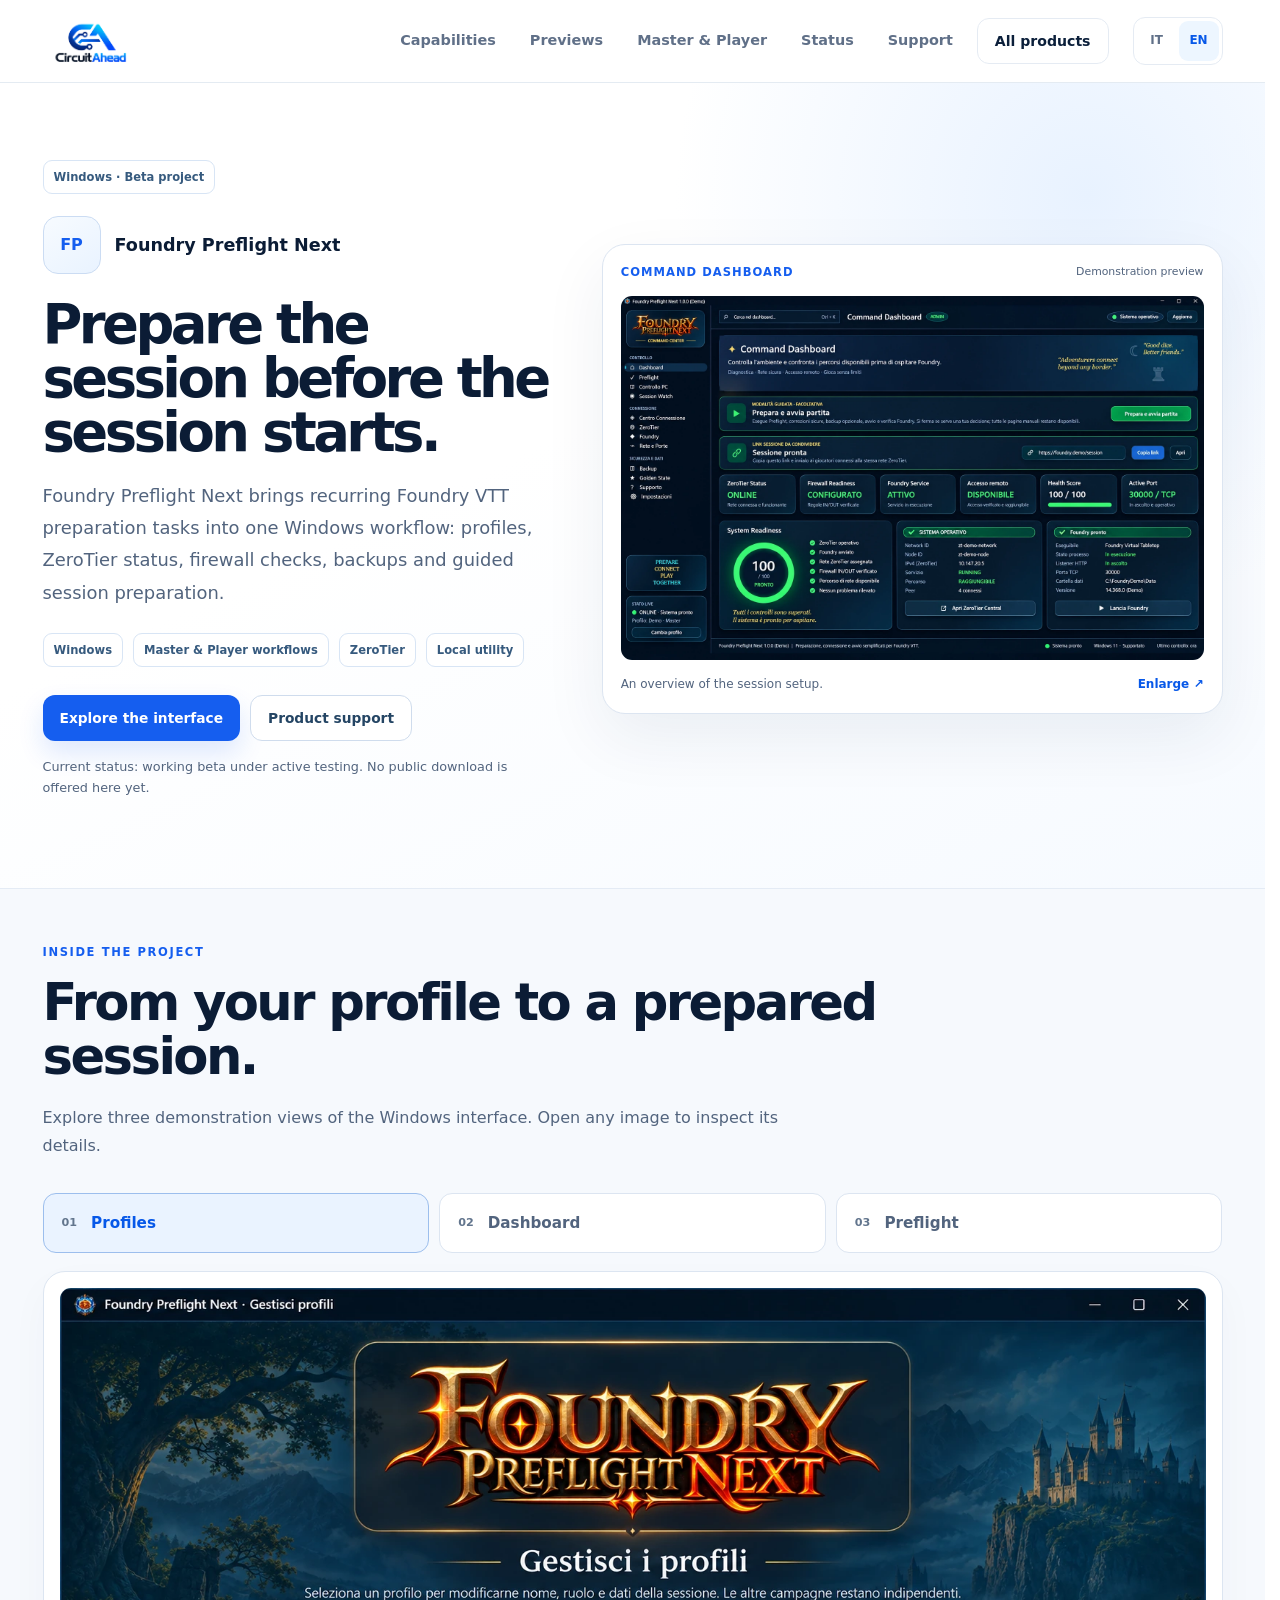
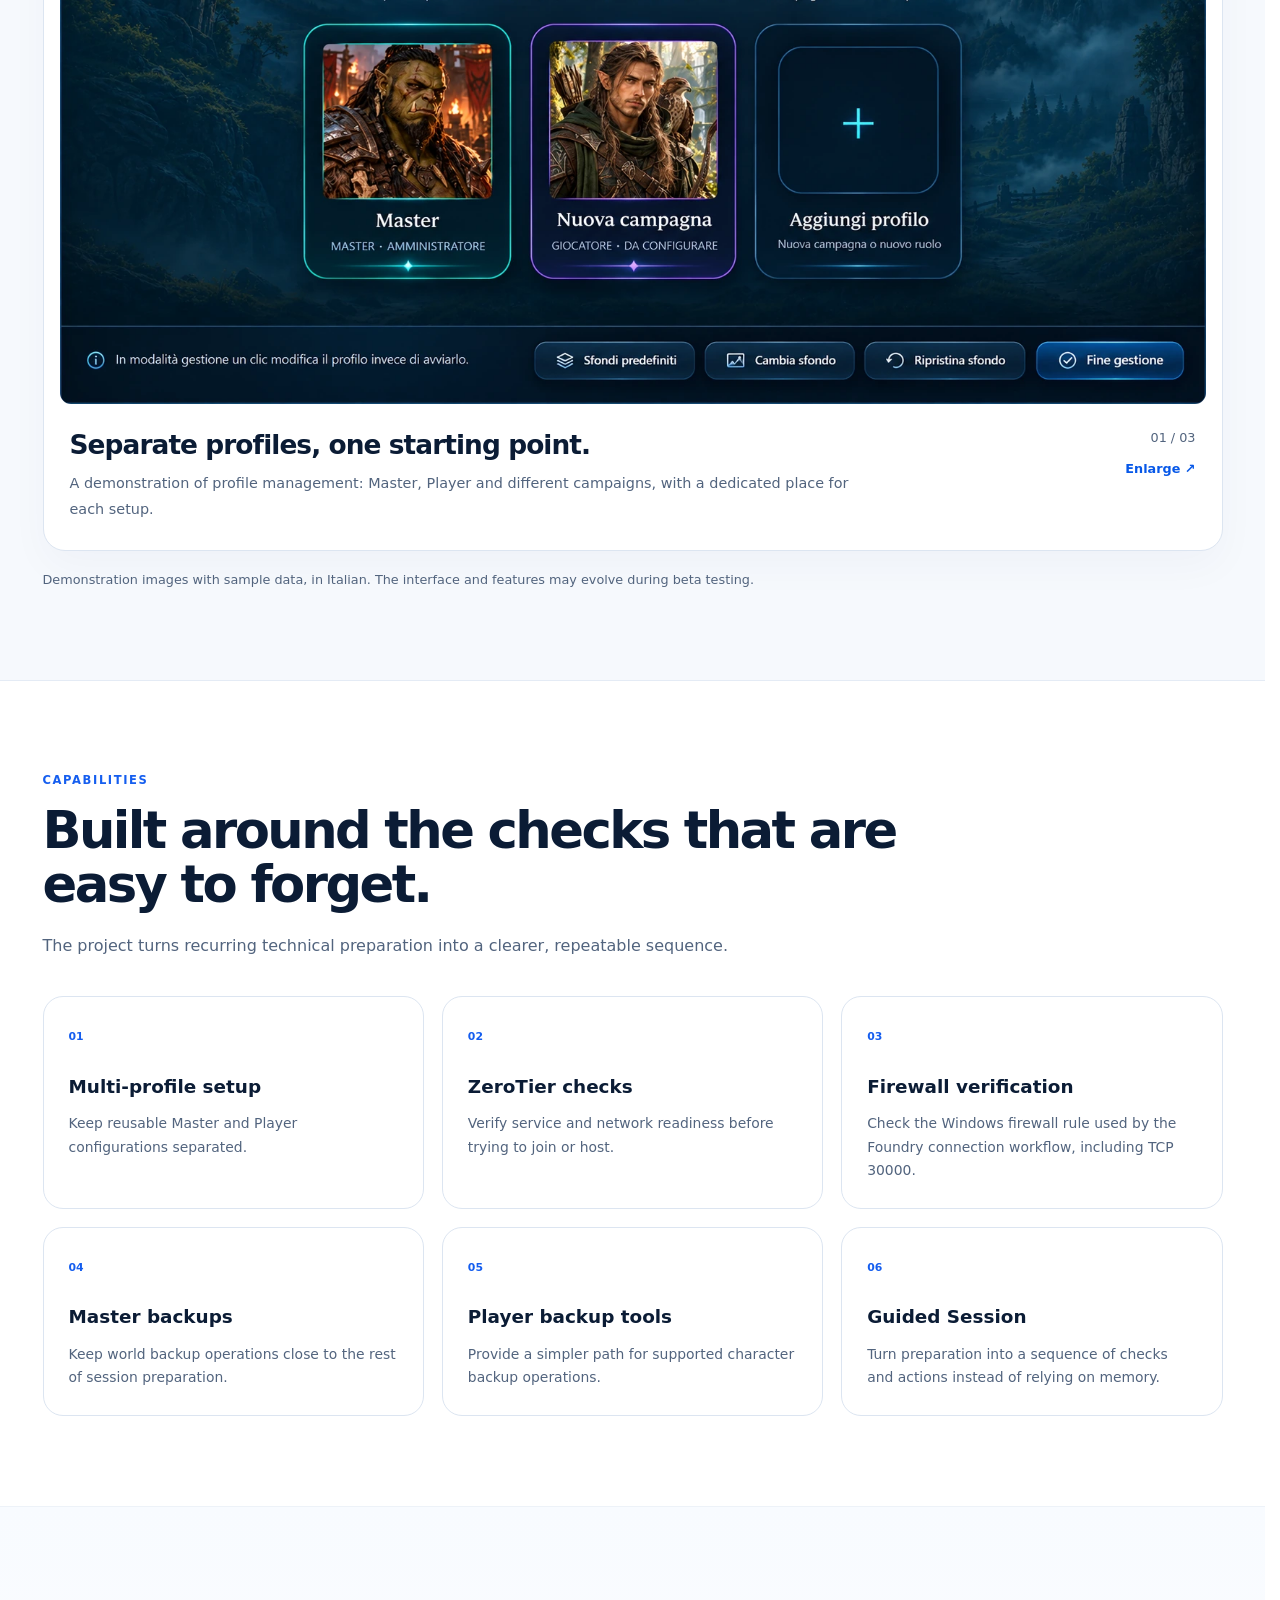
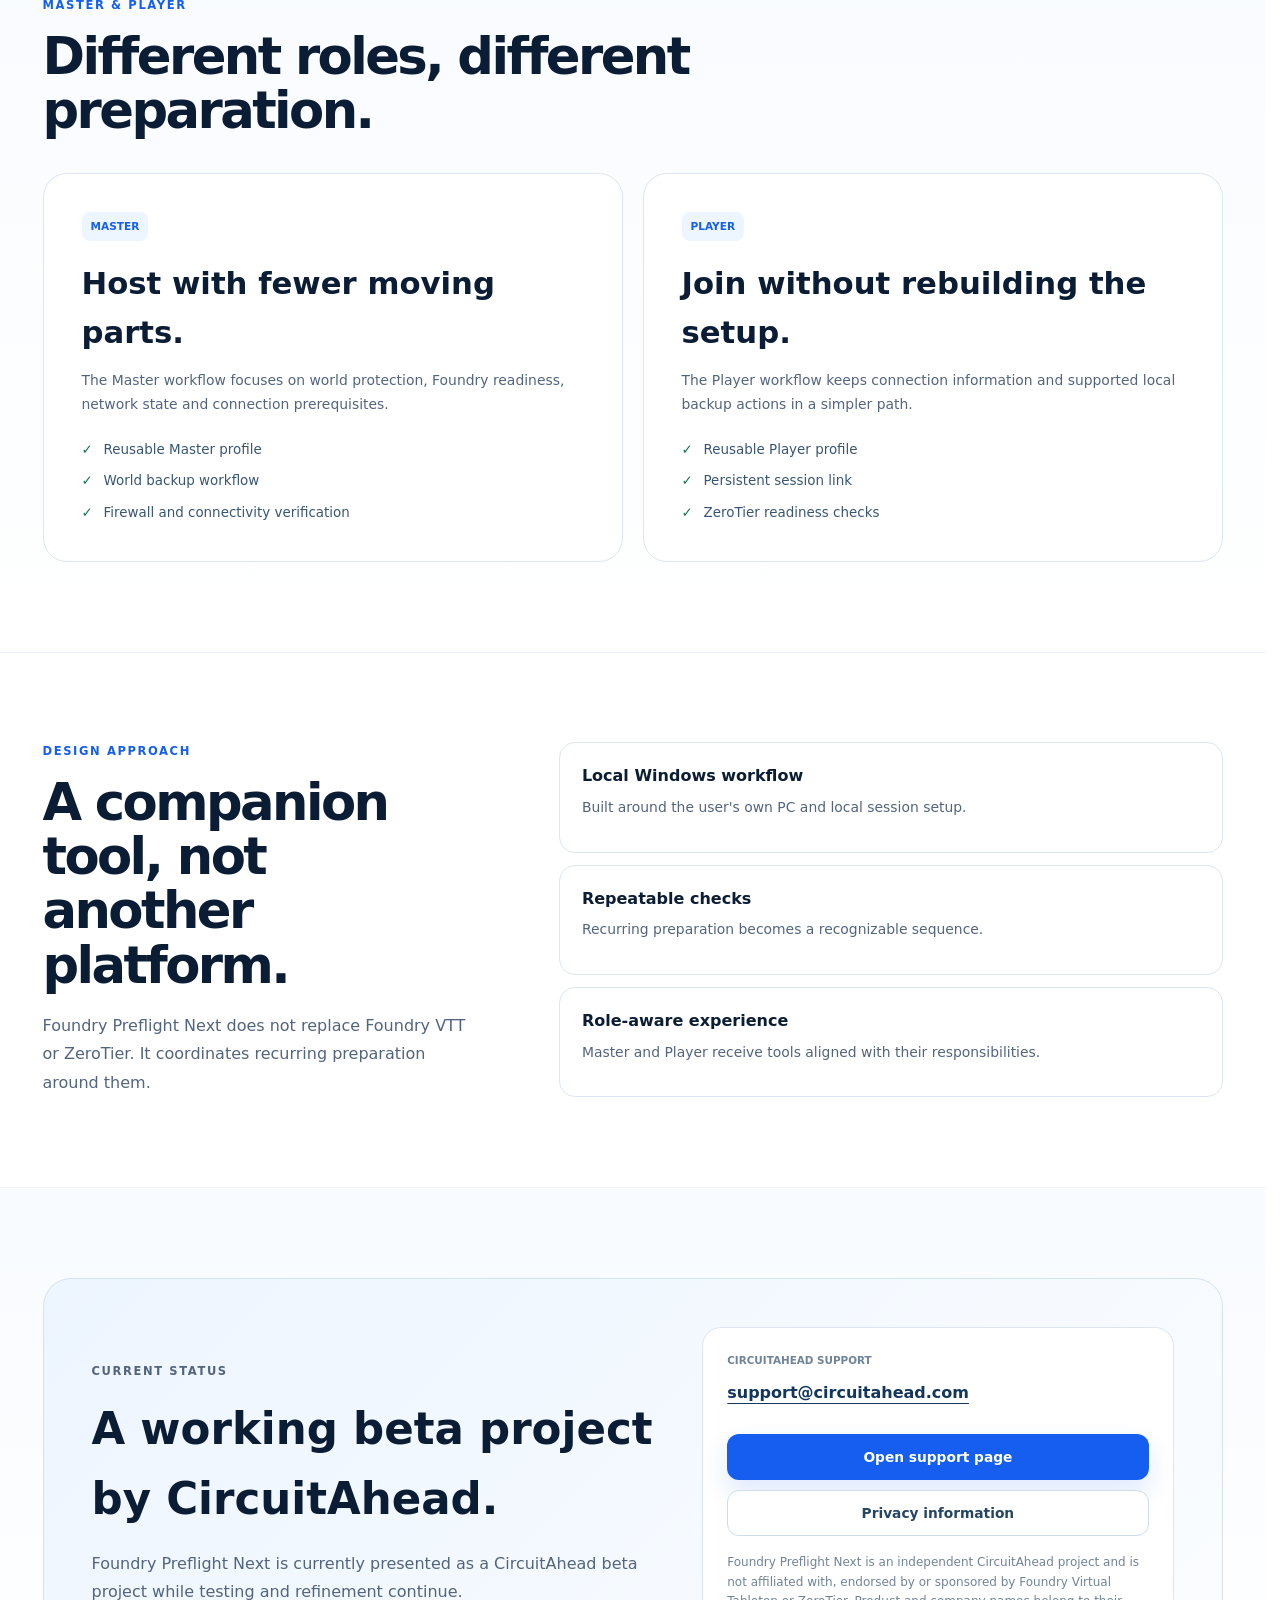
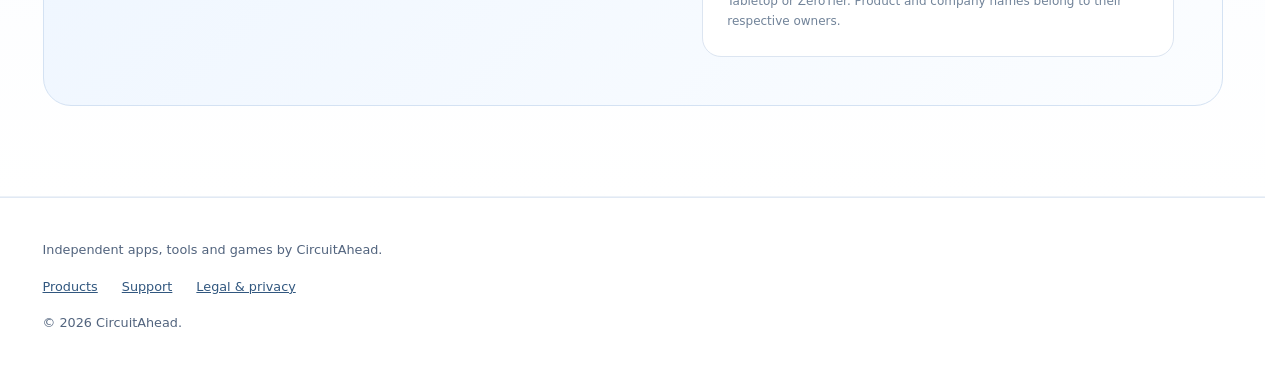
==== commit df45b82a: "feat: add Foundry Preflight Next previews and polish product pages" ====
--- a/foundrypreflightnext/index.html
+++ b/foundrypreflightnext/index.html
@@ -3,50 +3,53 @@
 <head>
 <meta charset="UTF-8"><meta name="viewport" content="width=device-width, initial-scale=1">
 <script src="/js/language.js?v=23eb0c3d0966"></script>
-<title data-en="FoundryPreflightNext | CircuitAhead" data-it="FoundryPreflightNext | CircuitAhead">FoundryPreflightNext | CircuitAhead</title>
+<title data-en="Foundry Preflight Next | CircuitAhead" data-it="Foundry Preflight Next | CircuitAhead">Foundry Preflight Next | CircuitAhead</title>
 <meta name="description" content="A Windows companion utility for Foundry VTT session preparation, connectivity checks, backups and guided workflows." data-content-en="A Windows companion utility for Foundry VTT session preparation, connectivity checks, backups and guided workflows." data-content-it="Una utility Windows di supporto alla preparazione delle sessioni Foundry VTT, con controlli di connettività, backup e flussi guidati.">
 <meta name="theme-color" content="#ffffff"><meta name="referrer" content="strict-origin-when-cross-origin">
 <link rel="canonical" href="https://circuitahead.com/foundrypreflightnext/">
 <meta property="og:url" content="https://circuitahead.com/foundrypreflightnext/"><meta property="og:site_name" content="CircuitAhead">
-<meta property="og:title" content="FoundryPreflightNext | CircuitAhead" data-content-en="FoundryPreflightNext | CircuitAhead" data-content-it="FoundryPreflightNext | CircuitAhead">
+<meta property="og:title" content="Foundry Preflight Next | CircuitAhead" data-content-en="Foundry Preflight Next | CircuitAhead" data-content-it="Foundry Preflight Next | CircuitAhead">
 <meta property="og:description" content="A Windows companion utility for Foundry VTT session preparation, connectivity checks, backups and guided workflows." data-content-en="A Windows companion utility for Foundry VTT session preparation, connectivity checks, backups and guided workflows." data-content-it="Una utility Windows di supporto alla preparazione delle sessioni Foundry VTT, con controlli di connettività, backup e flussi guidati.">
-<meta property="og:type" content="website"><meta property="og:image" content="https://circuitahead.com/assets/circuitahead-logo.webp"><meta name="twitter:card" content="summary">
+<meta property="og:type" content="website"><meta property="og:image" content="https://circuitahead.com/assets/foundry-dashboard.webp"><meta name="twitter:card" content="summary_large_image">
 <link rel="icon" href="/assets/favicon.png"><link rel="apple-touch-icon" href="/assets/circuitahead-logo.png">
-<link rel="stylesheet" href="/css/styles.css?v=c434cf575bd4"><link rel="stylesheet" href="/css/foundrypreflightnext.css?v=0c1248b9320c"><link rel="stylesheet" href="/css/motion.css?v=7c0f8e64bbe5">
-<link rel="modulepreload" href="/js/motion.js?v=566dda1c863f"><script type="module" src="/js/main.js?v=48b59f4eca78"></script>
-<script type="application/ld+json">{"@context":"https://schema.org","@type":"SoftwareApplication","name":"FoundryPreflightNext","url":"https://circuitahead.com/foundrypreflightnext/","operatingSystem":"Windows","applicationCategory":"UtilitiesApplication","description":"A Windows companion utility for Foundry VTT session preparation, connectivity checks, backups and guided workflows.","publisher":{"@type":"Organization","name":"CircuitAhead","url":"https://circuitahead.com/"}}</script>
+<link rel="stylesheet" href="/css/styles.css?v=c434cf575bd4"><link rel="stylesheet" href="/css/foundrypreflightnext.css?v=7f45e3df12e9"><link rel="stylesheet" href="/css/motion.css?v=064d3a811026">
+<link rel="modulepreload" href="/js/motion.js?v=f7709adb1d66"><script type="module" src="/js/main.js?v=05c007e4963f"></script>
+<script type="application/ld+json">{"@context":"https://schema.org","@type":"SoftwareApplication","name":"Foundry Preflight Next","url":"https://circuitahead.com/foundrypreflightnext/","operatingSystem":"Windows","applicationCategory":"UtilitiesApplication","description":"A Windows companion utility for Foundry VTT session preparation, connectivity checks, backups and guided workflows.","image":"https://circuitahead.com/assets/foundry-dashboard.webp","publisher":{"@type":"Organization","name":"CircuitAhead","url":"https://circuitahead.com/"}}</script>
 </head>
-<body class="fp-page" data-page="foundrypreflightnext" data-product-name="FoundryPreflightNext">
+<body class="fp-page" data-page="foundrypreflightnext" data-product-name="Foundry Preflight Next">
 <a class="skip-link" href="#main-content" data-en="Skip to content" data-it="Vai al contenuto">Skip to content</a>
 <header class="site-header" id="top"><div class="container header-inner">
 <a class="brand" href="/" aria-label="CircuitAhead home"><img class="brand-logo" src="/assets/circuitahead-logo.webp" width="724" height="543" alt="CircuitAhead"></a>
-<nav class="desktop-nav" aria-label="Main navigation"><a href="#capabilities" data-en="Capabilities" data-it="Funzioni">Capabilities</a><a href="#roles" data-en="Master & Player" data-it="Master e Player">Master & Player</a><a href="#status" data-en="Status" data-it="Stato">Status</a><a href="/foundrypreflightnext/support/" data-en="Support" data-it="Supporto">Support</a></nav>
+<nav class="desktop-nav" aria-label="Main navigation"><a href="#capabilities" data-en="Capabilities" data-it="Funzioni">Capabilities</a><a href="#previews" data-en="Previews" data-it="Anteprime">Previews</a><a href="#roles" data-en="Master & Player" data-it="Master e Player">Master & Player</a><a href="#status" data-en="Status" data-it="Stato">Status</a><a href="/foundrypreflightnext/support/" data-en="Support" data-it="Supporto">Support</a></nav>
 <a class="header-contact" href="/products/" data-en="All products" data-it="Tutti i prodotti">All products</a>
 <button class="menu-button" type="button" aria-label="Open navigation" aria-expanded="false" aria-controls="mobile-navigation"><span></span><span></span></button></div>
-<nav class="mobile-nav" id="mobile-navigation" aria-label="Mobile navigation"><a href="/products/" data-en="All products" data-it="Tutti i prodotti">All products</a><a href="#capabilities" data-en="Capabilities" data-it="Funzioni">Capabilities</a><a href="#roles" data-en="Master & Player" data-it="Master e Player">Master & Player</a><a href="#status" data-en="Status" data-it="Stato">Status</a><a href="/foundrypreflightnext/support/" data-en="Support" data-it="Supporto">Support</a></nav>
+<nav class="mobile-nav" id="mobile-navigation" aria-label="Mobile navigation"><a href="/products/" data-en="All products" data-it="Tutti i prodotti">All products</a><a href="#capabilities" data-en="Capabilities" data-it="Funzioni">Capabilities</a><a href="#previews" data-en="Previews" data-it="Anteprime">Previews</a><a href="#roles" data-en="Master & Player" data-it="Master e Player">Master & Player</a><a href="#status" data-en="Status" data-it="Stato">Status</a><a href="/foundrypreflightnext/support/" data-en="Support" data-it="Supporto">Support</a></nav>
 </header>
 <main id="main-content" tabindex="-1">
 <section class="fp-hero"><div class="fp-wrap fp-hero-grid">
 <div>
 <span class="fp-kicker" data-en="Windows · Beta project" data-it="Windows · Progetto Beta">Windows · Beta project</span>
-<div class="fp-product"><div class="fp-mark" aria-hidden="true">FP</div><div class="fp-product-name">FoundryPreflightNext</div></div>
+<div class="fp-product"><div class="fp-mark" aria-hidden="true">FP</div><div class="fp-product-name">Foundry Preflight Next</div></div>
 <h1 data-en="Prepare the session before the session starts." data-it="Prepara la sessione prima che la sessione inizi.">Prepare the session before the session starts.</h1>
-<p class="fp-lead" data-en="FoundryPreflightNext brings recurring Foundry VTT preparation tasks into one Windows workflow: profiles, ZeroTier status, firewall checks, backups and guided session preparation." data-it="FoundryPreflightNext riunisce in un unico flusso Windows le attività ricorrenti di preparazione di Foundry VTT: profili, stato di ZeroTier, controlli firewall, backup e preparazione guidata della sessione.">FoundryPreflightNext brings recurring Foundry VTT preparation tasks into one Windows workflow: profiles, ZeroTier status, firewall checks, backups and guided session preparation.</p>
+<p class="fp-lead" data-en="Foundry Preflight Next brings recurring Foundry VTT preparation tasks into one Windows workflow: profiles, ZeroTier status, firewall checks, backups and guided session preparation." data-it="Foundry Preflight Next riunisce in un unico flusso Windows le attività ricorrenti di preparazione di Foundry VTT: profili, stato di ZeroTier, controlli firewall, backup e preparazione guidata della sessione.">Foundry Preflight Next brings recurring Foundry VTT preparation tasks into one Windows workflow: profiles, ZeroTier status, firewall checks, backups and guided session preparation.</p>
 <div class="fp-badges"><span class="fp-badge">Windows</span><span class="fp-badge" data-en="Master & Player workflows" data-it="Flussi Master e Player">Master & Player workflows</span><span class="fp-badge">ZeroTier</span><span class="fp-badge" data-en="Local utility" data-it="Utility locale">Local utility</span></div>
-<div class="fp-actions"><a class="fp-button fp-primary" href="#capabilities" data-en="Explore the capabilities" data-it="Scopri le funzioni">Explore the capabilities</a><a class="fp-button fp-secondary" href="/foundrypreflightnext/support/" data-en="Product support" data-it="Supporto del prodotto">Product support</a></div>
+<div class="fp-actions"><a class="fp-button fp-primary" href="#previews" data-en="Explore the interface" data-it="Esplora l’interfaccia">Explore the interface</a><a class="fp-button fp-secondary" href="/foundrypreflightnext/support/" data-en="Product support" data-it="Supporto del prodotto">Product support</a></div>
 <p class="fp-status-note" data-en="Current status: working beta under active testing. No public download is offered here yet." data-it="Stato attuale: beta funzionante in fase di test attivo. Al momento non viene ancora offerto un download pubblico.">Current status: working beta under active testing. No public download is offered here yet.</p>
 </div>
-<div>
-<p class="fp-console-label" data-en="Functional overview · illustrative, not a screenshot" data-it="Panoramica funzionale · illustrativa, non è uno screenshot">Functional overview · illustrative, not a screenshot</p>
-<div class="fp-console"><div class="fp-console-bar"><div class="fp-console-title"><span class="fp-window-dots" aria-hidden="true"><i></i><i></i><i></i></span><strong>FoundryPreflightNext</strong></div><span class="fp-console-meta">PRE-FLIGHT</span></div>
-<div class="fp-console-body"><div class="fp-console-head"><div><p class="fp-eyebrow" data-en="SESSION READINESS" data-it="PREPARAZIONE SESSIONE">SESSION READINESS</p><h2 data-en="Technical checks in one place." data-it="Controlli tecnici in un unico posto.">Technical checks in one place.</h2></div><span data-en="READY" data-it="PRONTO">READY</span></div>
-<div class="fp-checks">
-<div class="fp-check"><span class="fp-check-icon">✓</span><div><strong>Foundry VTT</strong><small data-en="Application and local setup" data-it="Applicazione e configurazione locale">Application and local setup</small></div><span class="fp-check-state" data-en="Detected" data-it="Rilevato">Detected</span></div>
-<div class="fp-check"><span class="fp-check-icon">✓</span><div><strong>ZeroTier</strong><small data-en="Service and network status" data-it="Servizio e stato della rete">Service and network status</small></div><span class="fp-check-state" data-en="Connected" data-it="Connesso">Connected</span></div>
-<div class="fp-check"><span class="fp-check-icon">✓</span><div><strong>Firewall · TCP 30000</strong><small data-en="Rule and reachability checks" data-it="Controllo regola e raggiungibilità">Rule and reachability checks</small></div><span class="fp-check-state" data-en="Verified" data-it="Verificato">Verified</span></div>
-<div class="fp-check"><span class="fp-check-icon">✓</span><div><strong data-en="Session profile" data-it="Profilo sessione">Session profile</strong><small data-en="Reusable role configuration" data-it="Configurazione del ruolo riutilizzabile">Reusable role configuration</small></div><span class="fp-check-state" data-en="Loaded" data-it="Caricato">Loaded</span></div>
-</div><div class="fp-console-foot"><p data-en="A guided flow reduces repeated manual checks before a session." data-it="Un flusso guidato riduce i controlli manuali ripetuti prima di una sessione.">A guided flow reduces repeated manual checks before a session.</p><span class="fp-console-action" data-en="Guided Session →" data-it="Sessione guidata →">Guided Session →</span></div></div></div>
-</div></div></section>
+<figure class="fp-hero-preview">
+<div class="fp-preview-heading"><span class="fp-eyebrow" data-en="COMMAND DASHBOARD" data-it="COMMAND DASHBOARD">COMMAND DASHBOARD</span><span class="fp-demo-label" data-en="Demonstration preview" data-it="Anteprima dimostrativa">Demonstration preview</span></div>
+<a class="fp-preview-image" data-preview="dashboard" href="/assets/foundry-dashboard.webp" data-aria-en="Enlarge the demonstration dashboard" data-aria-it="Ingrandisci la dashboard dimostrativa" aria-label="Enlarge the demonstration dashboard"><img src="/assets/foundry-dashboard.webp" width="1586" height="992" alt="Foundry Preflight Next — demonstration dashboard" data-alt-en="Foundry Preflight Next — demonstration dashboard" data-alt-it="Foundry Preflight Next — dashboard dimostrativa" fetchpriority="high" decoding="async"></a>
+<figcaption><span data-en="An overview of the session setup." data-it="Una panoramica della preparazione della sessione.">An overview of the session setup.</span><a href="/assets/foundry-dashboard.webp" data-preview="dashboard" data-en="Enlarge ↗" data-it="Ingrandisci ↗">Enlarge ↗</a></figcaption>
+</figure></div></section>
+<section class="fp-section fp-previews" id="previews"><div class="fp-wrap">
+<p data-en="INSIDE THE PROJECT" data-it="DENTRO IL PROGETTO" class="fp-eyebrow">INSIDE THE PROJECT</p><h2 data-en="From your profile to a prepared session." data-it="Dal profilo alla sessione pronta." class="fp-heading">From your profile to a prepared session.</h2><p data-en="Explore three demonstration views of the Windows interface. Open any image to inspect its details." data-it="Esplora tre anteprime dimostrative dell’interfaccia Windows. Apri un’immagine per osservarne i dettagli." class="fp-sub">Explore three demonstration views of the Windows interface. Open any image to inspect its details.</p>
+<div class="fp-gallery" data-gallery data-gallery-count="3" data-gallery-orientation="horizontal">
+<div class="screen-choices" data-aria-en="Foundry Preflight Next previews" data-aria-it="Anteprime di Foundry Preflight Next" aria-label="Foundry Preflight Next previews"><a id="screen-choice-profiles" class="screen-choice" href="/assets/foundry-profiles.webp" data-shot="profiles" data-width="1586" data-height="992" data-title-en="Separate profiles, one starting point." data-title-it="Profili separati, un unico punto di partenza." data-description-en="A demonstration of profile management: Master, Player and different campaigns, with a dedicated place for each setup." data-description-it="Una dimostrazione della gestione dei profili: Master, Player e campagne diverse, ciascuno con la propria configurazione."><span class="fp-shot-number" aria-hidden="true">01</span><span data-en="Profiles" data-it="Profili">Profiles</span></a><a id="screen-choice-dashboard" class="screen-choice" href="/assets/foundry-dashboard.webp" data-shot="dashboard" data-width="1586" data-height="992" data-title-en="The session setup at a glance." data-title-it="La preparazione della sessione, a colpo d’occhio." data-description-en="A demonstration dashboard brings the Foundry service, ZeroTier, firewall, session link and readiness indicators into one view." data-description-it="La dashboard dimostrativa riunisce servizio Foundry, ZeroTier, firewall, link di sessione e indicatori di preparazione in una sola vista."><span class="fp-shot-number" aria-hidden="true">02</span><span data-en="Dashboard" data-it="Dashboard">Dashboard</span></a><a id="screen-choice-preflight" class="screen-choice" href="/assets/foundry-preflight.webp" data-shot="preflight" data-width="1586" data-height="992" data-title-en="A clear result before the session." data-title-it="Un esito chiaro prima della sessione." data-description-en="A demonstration of the completed preflight state, designed to make the outcome of the preparation checks easy to recognize." data-description-it="Una dimostrazione dello stato di preflight completato, pensato per rendere subito riconoscibile l’esito dei controlli di preparazione."><span class="fp-shot-number" aria-hidden="true">03</span><span data-en="Preflight" data-it="Preflight">Preflight</span></a></div>
+<figure class="screen-panel" id="screen-panel">
+<a class="fp-gallery-image" href="/assets/foundry-profiles.webp" data-preview="profiles" data-aria-en="Enlarge the selected preview" data-aria-it="Ingrandisci l’anteprima selezionata" aria-label="Enlarge the selected preview"><img id="screen-image" src="/assets/foundry-profiles.webp" width="1586" height="992" alt="Foundry Preflight Next — Profiles" loading="lazy" decoding="async"></a>
+<figcaption class="fp-gallery-caption"><div><h3 id="screen-title">Separate profiles, one starting point.</h3><p id="screen-description">A demonstration of profile management: Master, Player and different campaigns, with a dedicated place for each setup.</p></div><div class="fp-gallery-toolbar"><span id="screen-count">01 / 03</span><a href="/assets/foundry-profiles.webp" data-preview="profiles" data-en="Enlarge ↗" data-it="Ingrandisci ↗">Enlarge ↗</a></div></figcaption>
+</figure></div>
+<p data-en="Demonstration images with sample data, in Italian. The interface and features may evolve during beta testing." data-it="Immagini dimostrative con dati di esempio, in italiano. Interfaccia e funzioni possono evolvere durante i test della beta." class="fp-preview-note">Demonstration images with sample data, in Italian. The interface and features may evolve during beta testing.</p></div></section>
 <section class="fp-section" id="capabilities"><div class="fp-wrap"><p class="fp-eyebrow" data-en="CAPABILITIES" data-it="FUNZIONI">CAPABILITIES</p><h2 class="fp-heading" data-en="Built around the checks that are easy to forget." data-it="Costruito attorno ai controlli che è facile dimenticare.">Built around the checks that are easy to forget.</h2><p class="fp-sub" data-en="The project turns recurring technical preparation into a clearer, repeatable sequence." data-it="Il progetto trasforma la preparazione tecnica ricorrente in una sequenza più chiara e ripetibile.">The project turns recurring technical preparation into a clearer, repeatable sequence.</p>
 <div class="fp-feature-grid">
 <article class="fp-feature"><span class="fp-feature-number">01</span><h3 data-en="Multi-profile setup" data-it="Profili multipli">Multi-profile setup</h3><p data-en="Keep reusable Master and Player configurations separated." data-it="Mantiene separate configurazioni Master e Player riutilizzabili.">Keep reusable Master and Player configurations separated.</p></article>
@@ -60,11 +63,11 @@
 <div class="fp-role-grid"><article class="fp-role"><span class="fp-role-tag">MASTER</span><h3 data-en="Host with fewer moving parts." data-it="Ospita con meno passaggi da ricordare.">Host with fewer moving parts.</h3><p data-en="The Master workflow focuses on world protection, Foundry readiness, network state and connection prerequisites." data-it="Il flusso Master si concentra sulla protezione dei mondi, lo stato di Foundry, la rete e i prerequisiti di connessione.">The Master workflow focuses on world protection, Foundry readiness, network state and connection prerequisites.</p><ul><li data-en="Reusable Master profile" data-it="Profilo Master riutilizzabile">Reusable Master profile</li><li data-en="World backup workflow" data-it="Flusso di backup dei mondi">World backup workflow</li><li data-en="Firewall and connectivity verification" data-it="Verifica firewall e connettività">Firewall and connectivity verification</li></ul></article>
 <article class="fp-role"><span class="fp-role-tag">PLAYER</span><h3 data-en="Join without rebuilding the setup." data-it="Entra senza ricostruire ogni volta la configurazione.">Join without rebuilding the setup.</h3><p data-en="The Player workflow keeps connection information and supported local backup actions in a simpler path." data-it="Il flusso Player mantiene informazioni di connessione e operazioni di backup locale supportate in un percorso più semplice.">The Player workflow keeps connection information and supported local backup actions in a simpler path.</p><ul><li data-en="Reusable Player profile" data-it="Profilo Player riutilizzabile">Reusable Player profile</li><li data-en="Persistent session link" data-it="Link di sessione persistente">Persistent session link</li><li data-en="ZeroTier readiness checks" data-it="Controlli di preparazione ZeroTier">ZeroTier readiness checks</li></ul></article></div>
 </div></section>
-<section class="fp-section"><div class="fp-wrap fp-principles"><div><p class="fp-eyebrow" data-en="DESIGN APPROACH" data-it="APPROCCIO DI PROGETTO">DESIGN APPROACH</p><h2 class="fp-heading" data-en="A companion tool, not another platform." data-it="Uno strumento di supporto, non un'altra piattaforma.">A companion tool, not another platform.</h2><p class="fp-sub" data-en="FoundryPreflightNext does not replace Foundry VTT or ZeroTier. It coordinates recurring preparation around them." data-it="FoundryPreflightNext non sostituisce Foundry VTT o ZeroTier. Coordina la preparazione ricorrente che li accompagna.">FoundryPreflightNext does not replace Foundry VTT or ZeroTier. It coordinates recurring preparation around them.</p></div>
+<section class="fp-section"><div class="fp-wrap fp-principles"><div><p class="fp-eyebrow" data-en="DESIGN APPROACH" data-it="APPROCCIO DI PROGETTO">DESIGN APPROACH</p><h2 class="fp-heading" data-en="A companion tool, not another platform." data-it="Uno strumento di supporto, non un'altra piattaforma.">A companion tool, not another platform.</h2><p class="fp-sub" data-en="Foundry Preflight Next does not replace Foundry VTT or ZeroTier. It coordinates recurring preparation around them." data-it="Foundry Preflight Next non sostituisce Foundry VTT o ZeroTier. Coordina la preparazione ricorrente che li accompagna.">Foundry Preflight Next does not replace Foundry VTT or ZeroTier. It coordinates recurring preparation around them.</p></div>
 <div class="fp-principle-list"><article class="fp-principle"><strong data-en="Local Windows workflow" data-it="Flusso locale su Windows">Local Windows workflow</strong><p data-en="Built around the user's own PC and local session setup." data-it="Costruito attorno al PC dell'utente e alla configurazione locale della sessione.">Built around the user's own PC and local session setup.</p></article><article class="fp-principle"><strong data-en="Repeatable checks" data-it="Controlli ripetibili">Repeatable checks</strong><p data-en="Recurring preparation becomes a recognizable sequence." data-it="La preparazione ricorrente diventa una sequenza riconoscibile.">Recurring preparation becomes a recognizable sequence.</p></article><article class="fp-principle"><strong data-en="Role-aware experience" data-it="Esperienza basata sul ruolo">Role-aware experience</strong><p data-en="Master and Player receive tools aligned with their responsibilities." data-it="Master e Player ricevono strumenti coerenti con le rispettive responsabilità.">Master and Player receive tools aligned with their responsibilities.</p></article></div>
 </div></section>
-<section class="fp-section fp-alt" id="status"><div class="fp-wrap"><div class="fp-beta-panel"><div class="fp-beta-copy"><p class="fp-eyebrow" data-en="CURRENT STATUS" data-it="STATO ATTUALE">CURRENT STATUS</p><h2 data-en="A working beta project by CircuitAhead." data-it="Un progetto beta funzionante di CircuitAhead.">A working beta project by CircuitAhead.</h2><p data-en="FoundryPreflightNext is currently presented as a CircuitAhead beta project while testing and refinement continue." data-it="FoundryPreflightNext viene attualmente presentato come progetto beta di CircuitAhead mentre proseguono test e perfezionamento.">FoundryPreflightNext is currently presented as a CircuitAhead beta project while testing and refinement continue.</p></div>
-<div class="fp-contact-card"><p class="fp-contact-label" data-en="CIRCUITAHEAD SUPPORT" data-it="SUPPORTO CIRCUITAHEAD">CIRCUITAHEAD SUPPORT</p><a class="fp-contact-email" href="mailto:support@circuitahead.com?subject=FoundryPreflightNext%20Support">support@circuitahead.com</a><div class="fp-actions"><a class="fp-button fp-primary" href="/foundrypreflightnext/support/" data-en="Open support page" data-it="Apri la pagina supporto">Open support page</a><a class="fp-button fp-secondary" href="/foundrypreflightnext/privacy/" data-en="Privacy information" data-it="Informazioni privacy">Privacy information</a></div><p class="fp-legal-note" data-en="FoundryPreflightNext is an independent CircuitAhead project and is not affiliated with, endorsed by or sponsored by Foundry Virtual Tabletop or ZeroTier. Product and company names belong to their respective owners." data-it="FoundryPreflightNext è un progetto indipendente di CircuitAhead e non è affiliato, approvato o sponsorizzato da Foundry Virtual Tabletop o ZeroTier. I nomi dei prodotti e delle aziende appartengono ai rispettivi proprietari.">FoundryPreflightNext is an independent CircuitAhead project and is not affiliated with, endorsed by or sponsored by Foundry Virtual Tabletop or ZeroTier. Product and company names belong to their respective owners.</p></div></div></div></section>
+<section class="fp-section fp-alt" id="status"><div class="fp-wrap"><div class="fp-beta-panel"><div class="fp-beta-copy"><p class="fp-eyebrow" data-en="CURRENT STATUS" data-it="STATO ATTUALE">CURRENT STATUS</p><h2 data-en="A working beta project by CircuitAhead." data-it="Un progetto beta funzionante di CircuitAhead.">A working beta project by CircuitAhead.</h2><p data-en="Foundry Preflight Next is currently presented as a CircuitAhead beta project while testing and refinement continue." data-it="Foundry Preflight Next viene attualmente presentato come progetto beta di CircuitAhead mentre proseguono test e perfezionamento.">Foundry Preflight Next is currently presented as a CircuitAhead beta project while testing and refinement continue.</p></div>
+<div class="fp-contact-card"><p class="fp-contact-label" data-en="CIRCUITAHEAD SUPPORT" data-it="SUPPORTO CIRCUITAHEAD">CIRCUITAHEAD SUPPORT</p><a class="fp-contact-email" href="mailto:support@circuitahead.com?subject=Foundry%20Preflight%20Next%20-%20Support" data-subject-en="Foundry Preflight Next - Support" data-subject-it="Foundry Preflight Next - Supporto">support@circuitahead.com</a><div class="fp-actions"><a class="fp-button fp-primary" href="/foundrypreflightnext/support/" data-en="Open support page" data-it="Apri la pagina supporto">Open support page</a><a class="fp-button fp-secondary" href="/foundrypreflightnext/privacy/" data-en="Privacy information" data-it="Informazioni privacy">Privacy information</a></div><p class="fp-legal-note" data-en="Foundry Preflight Next is an independent CircuitAhead project and is not affiliated with, endorsed by or sponsored by Foundry Virtual Tabletop or ZeroTier. Product and company names belong to their respective owners." data-it="Foundry Preflight Next è un progetto indipendente di CircuitAhead e non è affiliato, approvato o sponsorizzato da Foundry Virtual Tabletop o ZeroTier. I nomi dei prodotti e delle aziende appartengono ai rispettivi proprietari.">Foundry Preflight Next is an independent CircuitAhead project and is not affiliated with, endorsed by or sponsored by Foundry Virtual Tabletop or ZeroTier. Product and company names belong to their respective owners.</p></div></div></div></section>
 </main>
 <footer class="fp-footer"><div class="fp-wrap"><p data-en="Independent apps, tools and games by CircuitAhead." data-it="App, strumenti e giochi indipendenti di CircuitAhead.">Independent apps, tools and games by CircuitAhead.</p><nav aria-label="Footer"><a href="/products/" data-en="Products" data-it="Prodotti">Products</a><a href="/help/" data-en="Support" data-it="Supporto">Support</a><a href="/legal/" data-en="Legal & privacy" data-it="Note legali e privacy">Legal & privacy</a></nav><p>© <span id="current-year">2026</span> CircuitAhead.</p></div></footer>
 </body></html>
--- a/css/foundrypreflightnext.css
+++ b/css/foundrypreflightnext.css
@@ -2,16 +2,46 @@
 .fp-page{--fp-ink:#0b1c35;--fp-muted:#52647e;--fp-accent:#155eef;--fp-border:#dce5f1;background:#fff;color:var(--fp-ink)}
 .fp-wrap{width:min(1180px,calc(100% - 40px));margin-inline:auto}.fp-section{padding-block:clamp(64px,7vw,96px)}.fp-alt{background:linear-gradient(180deg,#f8fbff,#fff);border-block:1px solid #edf2f8}
 .fp-eyebrow{margin:0 0 14px;color:var(--fp-accent);font-size:.72rem;font-weight:800;letter-spacing:.14em;text-transform:uppercase}.fp-heading{max-width:880px;margin:0;font-size:clamp(2.15rem,4vw,3.65rem);line-height:1.06;letter-spacing:-.05em}.fp-sub{max-width:760px;margin:20px 0 0;color:var(--fp-muted);line-height:1.78}
-.fp-hero{padding-block:clamp(48px,6vw,80px) clamp(64px,7vw,92px);background:radial-gradient(circle at 86% 14%,#e8f2ff 0,transparent 32%),linear-gradient(155deg,#fff 44%,#f6faff 100%)}.fp-hero-grid{display:grid;grid-template-columns:minmax(0,.96fr) minmax(0,1.04fr);gap:clamp(38px,6vw,76px);align-items:center}
+.fp-hero{padding-block:clamp(48px,6vw,80px) clamp(64px,7vw,92px);background:radial-gradient(circle at 86% 14%,#e8f2ff 0,transparent 32%),linear-gradient(155deg,#fff 44%,#f6faff 100%)}.fp-hero-grid{display:grid;grid-template-columns:minmax(0,.9fr) minmax(0,1.1fr);gap:clamp(32px,4vw,60px);align-items:center}
 .fp-kicker,.fp-badge{display:inline-flex;border:1px solid #d8e5f5;border-radius:9px;background:#fff;color:#365a7e;font-size:.72rem;font-weight:750}.fp-kicker{padding:7px 10px}.fp-badge{padding:7px 10px}.fp-product{display:flex;align-items:center;gap:14px;margin-top:22px}.fp-mark{display:grid;place-items:center;width:58px;height:58px;border:1px solid #cbdcf3;border-radius:15px;background:linear-gradient(145deg,#f7fbff,#e9f3ff);color:var(--fp-accent);font-weight:850}.fp-product-name{font-size:1.1rem;font-weight:780}
-.fp-hero h1{max-width:760px;margin:24px 0 20px;font-size:clamp(2.8rem,5.3vw,5rem);line-height:.99;letter-spacing:-.065em}.fp-lead{max-width:720px;margin:0;color:var(--fp-muted);font-size:clamp(1rem,1.8vw,1.12rem);line-height:1.8}.fp-badges,.fp-actions{display:flex;flex-wrap:wrap;gap:10px;margin-top:24px}.fp-actions{margin-top:28px}
+.fp-hero h1{max-width:760px;margin:24px 0 20px;font-size:clamp(2.65rem,4.25vw,4.05rem);line-height:.99;letter-spacing:-.065em}.fp-lead{max-width:720px;margin:0;color:var(--fp-muted);font-size:clamp(1rem,1.8vw,1.12rem);line-height:1.8}.fp-badges,.fp-actions{display:flex;flex-wrap:wrap;gap:10px;margin-top:24px}.fp-actions{margin-top:28px}
 .fp-button{display:inline-flex;justify-content:center;align-items:center;min-height:46px;padding:11px 17px;border-radius:12px;font-size:.86rem;font-weight:750;text-decoration:none}.fp-primary{background:var(--fp-accent);color:#fff;box-shadow:0 12px 26px #155eef24}.fp-secondary{border:1px solid #cfdced;background:#fff;color:#244564}.fp-status-note{margin:16px 0 0;color:var(--fp-muted);font-size:.8rem;line-height:1.6}
-.fp-console{overflow:hidden;border:1px solid #ccd9e9;border-radius:22px;background:#fff;box-shadow:0 26px 70px #102f5c17}.fp-console-label{margin:0 0 10px;color:#6a7d95;font-size:.63rem;font-weight:800;letter-spacing:.12em;text-transform:uppercase}.fp-console-bar{display:flex;align-items:center;justify-content:space-between;padding:16px 18px;border-bottom:1px solid #e2e9f2;background:#f9fbfe}.fp-console-title{display:flex;align-items:center;gap:10px}.fp-window-dots{display:flex;gap:5px}.fp-window-dots i{width:7px;height:7px;border-radius:50%;background:#bdcad9}.fp-console-meta{color:#6a7d95;font-size:.64rem;font-weight:700}.fp-console-body{padding:22px}.fp-console-head{display:flex;justify-content:space-between;gap:20px;align-items:flex-end;margin-bottom:18px}.fp-console-head h2{margin:0;font-size:clamp(1.35rem,2.5vw,1.8rem)}.fp-console-head>span{color:#166b50;font-size:.68rem;font-weight:800}
-.fp-checks{display:grid;gap:10px}.fp-check{display:grid;grid-template-columns:34px minmax(0,1fr) auto;gap:12px;align-items:center;padding:13px;border:1px solid #e0e8f2;border-radius:13px}.fp-check-icon{display:grid;place-items:center;width:34px;height:34px;border-radius:10px;background:#edf8f3;color:#197152;font-weight:850}.fp-check strong{display:block;font-size:.8rem}.fp-check small{display:block;color:#70839a;font-size:.66rem}.fp-check-state{color:#197152;font-size:.66rem;font-weight:800}.fp-console-foot{display:flex;justify-content:space-between;gap:14px;align-items:center;margin-top:16px;padding-top:16px;border-top:1px solid #e6edf5}.fp-console-foot p{margin:0;color:#6a7d95;font-size:.68rem}.fp-console-action{padding:8px 11px;border-radius:9px;background:#edf5ff;color:var(--fp-accent);font-size:.68rem;font-weight:800}
 .fp-feature-grid{display:grid;grid-template-columns:repeat(3,minmax(0,1fr));gap:18px;margin-top:36px}.fp-feature,.fp-role,.fp-principle{border:1px solid var(--fp-border);background:#fff}.fp-feature{padding:25px;border-radius:20px}.fp-feature-number{display:inline-block;margin-bottom:26px;color:var(--fp-accent);font-size:.68rem;font-weight:850}.fp-feature h3{margin:0 0 11px;font-size:1.15rem}.fp-feature p,.fp-role p,.fp-principle p{margin:0;color:var(--fp-muted);font-size:.87rem;line-height:1.7}
 .fp-role-grid{display:grid;grid-template-columns:repeat(2,minmax(0,1fr));gap:20px;margin-top:36px}.fp-role{padding:clamp(26px,4vw,38px);border-radius:24px}.fp-role-tag{display:inline-flex;padding:6px 9px;border-radius:8px;background:#edf5ff;color:var(--fp-accent);font-size:.66rem;font-weight:800}.fp-role h3{margin:18px 0 12px;font-size:clamp(1.45rem,2.4vw,2rem)}.fp-role ul{display:grid;gap:10px;margin:22px 0 0;padding:0;list-style:none}.fp-role li{position:relative;padding-left:22px;color:#385674;font-size:.84rem}.fp-role li:before{content:"✓";position:absolute;left:0;color:#197152;font-weight:850}
 .fp-principles{display:grid;grid-template-columns:minmax(0,.8fr) minmax(0,1.2fr);gap:clamp(34px,6vw,74px)}.fp-principle-list{display:grid;gap:12px}.fp-principle{padding:20px 22px;border-radius:16px}.fp-principle strong{display:block;margin-bottom:7px}
 .fp-beta-panel{display:grid;grid-template-columns:minmax(0,1fr) minmax(0,.82fr);gap:36px;align-items:center;padding:clamp(28px,5vw,48px);border:1px solid #d4e2f3;border-radius:28px;background:linear-gradient(135deg,#edf5ff,#fbfdff)}.fp-beta-copy h2{margin:0;font-size:clamp(2rem,3.4vw,3rem)}.fp-beta-copy p{color:var(--fp-muted);line-height:1.75}.fp-contact-card{padding:24px;border:1px solid #dce5f1;border-radius:19px;background:#fff}.fp-contact-label{margin:0 0 12px;color:#70839a;font-size:.65rem;font-weight:800}.fp-contact-email{color:#12365e;font-weight:750;text-decoration:underline;text-underline-offset:5px;overflow-wrap:anywhere}.fp-contact-card .fp-actions{display:grid}.fp-legal-note{margin:17px 0 0;color:#718399;font-size:.75rem;line-height:1.65}
 .fp-footer{padding-block:30px 24px;border-top:1px solid #e1e9f4;color:#52647e;font-size:.8rem}.fp-footer nav{display:flex;flex-wrap:wrap;gap:12px 24px;margin-block:16px}.fp-footer a{color:#31577f;text-decoration:underline}
 @media(max-width:980px){.fp-hero-grid,.fp-principles,.fp-beta-panel{grid-template-columns:1fr}.fp-feature-grid{grid-template-columns:repeat(2,minmax(0,1fr))}}
-@media(max-width:700px){.fp-wrap{width:min(100% - 30px,1180px)}.fp-section{padding-block:54px}.fp-hero{padding-block:38px 58px}.fp-hero-grid{gap:34px}.fp-hero h1{font-size:clamp(2.45rem,12vw,3.7rem)}.fp-actions{display:grid}.fp-button{width:100%}.fp-console-body{padding:16px}.fp-console-head,.fp-console-foot{align-items:flex-start;flex-direction:column}.fp-check{grid-template-columns:32px minmax(0,1fr)}.fp-check-state{grid-column:2}.fp-feature-grid,.fp-role-grid{grid-template-columns:1fr}.fp-beta-panel{padding:24px 18px}}
+@media(max-width:700px){.fp-wrap{width:min(100% - 30px,1180px)}.fp-section{padding-block:54px}.fp-hero{padding-block:38px 58px}.fp-hero-grid{gap:34px}.fp-hero h1{font-size:clamp(2.45rem,12vw,3.7rem)}.fp-actions{display:grid}.fp-button{width:100%}.fp-feature-grid,.fp-role-grid{grid-template-columns:1fr}.fp-beta-panel{padding:24px 18px}}
+
+/* Landscape previews preserve the entire supplied interface at every width. */
+.fp-product-name { overflow-wrap: anywhere; }
+.fp-mark { flex: 0 0 58px; }
+.fp-hero-preview { min-width: 0; margin: 0; padding: 18px; border: 1px solid #dce5f1; border-radius: 23px; background: #fff; box-shadow: 0 24px 64px #102f5c12; }
+.fp-preview-heading { display: flex; flex-wrap: wrap; justify-content: space-between; gap: 8px 16px; margin-bottom: 14px; }
+.fp-preview-heading .fp-eyebrow { margin: 0; letter-spacing: .09em; }
+.fp-demo-label { color: #52647e; font-size: .68rem; }
+.fp-preview-image, .fp-gallery-image { display: block; overflow: hidden; border-radius: 11px; background: #031522; cursor: zoom-in; }
+.fp-preview-image img, .fp-gallery-image img { display: block; width: 100%; height: auto; }
+.fp-hero-preview figcaption { display: flex; flex-wrap: wrap; justify-content: space-between; gap: 10px; margin-top: 15px; color: #52647e; font-size: .75rem; line-height: 1.6; }
+.fp-hero-preview a:not(.fp-preview-image), .fp-gallery-toolbar a { color: #0758e8; font-weight: 700; text-underline-offset: 4px; }
+.fp-previews { padding-top: 54px; background: #f6f9fd; border-block: 1px solid #e4ebf5; }
+.fp-gallery { margin-top: 32px; }
+.fp-gallery .screen-choices { display: grid; grid-template-columns: repeat(3, minmax(0, 1fr)); gap: 10px; margin-bottom: 18px; }
+.fp-gallery .screen-choice { display: flex; align-items: center; gap: 14px; min-height: 60px; padding: 13px 18px; border: 1px solid #dce5f1; border-radius: 13px; background: #fff; color: #52647e; font-size: .95rem; font-weight: 650; text-decoration: none; }
+.fp-gallery .screen-choice:hover, .fp-gallery .screen-choice[aria-selected="true"] { border-color: #9cbeed; background: #eaf3ff; color: #0758e8; }
+.fp-shot-number { color: #62758d; font-size: .7rem; font-variant-numeric: tabular-nums; }
+.fp-gallery .screen-panel { min-width: 0; margin: 0; padding: 16px; border: 1px solid #dce5f1; border-radius: 22px; background: #fff; box-shadow: 0 16px 40px #102f5c08; }
+.fp-gallery-caption { display: flex; justify-content: space-between; align-items: flex-start; gap: 24px; padding: 24px 10px 12px; }
+.fp-gallery-caption h3 { margin: 0 0 10px; color: #0b1c35; font-size: clamp(1.2rem,2.2vw,1.65rem); letter-spacing: -.035em; line-height: 1.25; }
+.fp-gallery-caption p { max-width: 790px; margin: 0; color: #52647e; font-size: .9rem; line-height: 1.75; }
+.fp-gallery-toolbar { display: grid; justify-items: end; flex: 0 0 auto; gap: 10px; color: #52647e; font-size: .8rem; font-variant-numeric: tabular-nums; }
+.fp-preview-note { max-width: 850px; margin: 18px 0 0; color: #52647e; font-size: .8rem; line-height: 1.7; }
+@media (max-width: 700px) {
+  .fp-hero-preview { padding: 12px; border-radius: 18px; }
+  .fp-gallery .screen-choices { gap: 7px; }
+  .fp-gallery .screen-choice { min-width: 0; flex-direction: column; align-items: flex-start; gap: 6px; padding: 12px 10px; font-size: .82rem; }
+  .fp-gallery .screen-panel { padding: 9px; border-radius: 15px; }
+  .fp-gallery-caption { flex-direction: column; gap: 16px; padding: 20px 6px 12px; }
+  .fp-gallery-toolbar { width: 100%; display: flex; justify-content: space-between; }
+}
--- a/css/motion.css
+++ b/css/motion.css
@@ -103,3 +103,206 @@
   }
   .reading-progress { display: none !important; }
 }
+
+/* =========================================================
+   SHARED MOBILE NAVIGATION
+   One dropdown language for every CircuitAhead page.
+   ========================================================= */
+@media (max-width: 1020px) {
+  .site-header {
+    overflow: visible;
+  }
+
+  .header-inner {
+    position: relative;
+    min-height: 74px;
+    gap: 10px;
+  }
+
+  .site-language-switcher {
+    margin-left: 0;
+  }
+
+  .menu-button {
+    width: 94px;
+    height: 42px;
+    display: flex;
+    align-items: center;
+    justify-content: flex-start;
+    padding: 0 38px 0 14px;
+    border: 1px solid #d8e3f0;
+    border-radius: 12px;
+    color: #07162c;
+    background: linear-gradient(180deg, #ffffff 0%, #f7faff 100%);
+    box-shadow: 0 8px 24px rgba(16, 45, 83, 0.07);
+    cursor: pointer;
+    transition: border-color 180ms ease, background 180ms ease, box-shadow 180ms ease, transform 180ms ease;
+  }
+
+  .menu-button::before {
+    content: "Menu";
+    font-size: .82rem;
+    font-weight: 720;
+    letter-spacing: -.01em;
+  }
+
+  .menu-button:hover,
+  .menu-button:focus-visible {
+    border-color: rgba(18, 104, 255, .28);
+    background: #f5f9ff;
+    box-shadow: 0 10px 28px rgba(18, 104, 255, .10);
+  }
+
+  .menu-button:active {
+    transform: translateY(1px);
+  }
+
+  .menu-button.active {
+    border-color: rgba(18, 104, 255, .34);
+    background: #edf5ff;
+    box-shadow: 0 10px 30px rgba(18, 104, 255, .12);
+  }
+
+  .menu-button span {
+    right: 14px;
+    width: 16px;
+    height: 2px;
+  }
+
+  .mobile-nav {
+    position: absolute;
+    top: calc(100% + 10px);
+    right: 24px;
+    left: auto;
+    z-index: 180;
+    width: min(360px, calc(100vw - 32px));
+    display: grid;
+    gap: 6px;
+    max-height: none;
+    overflow: visible;
+    padding: 10px;
+    border: 1px solid #dbe5f1;
+    border-radius: 18px;
+    background: rgba(255, 255, 255, .985);
+    box-shadow: 0 24px 65px rgba(7, 34, 86, .17), 0 3px 12px rgba(7, 34, 86, .05);
+    backdrop-filter: blur(22px);
+    -webkit-backdrop-filter: blur(22px);
+    opacity: 0;
+    visibility: hidden;
+    pointer-events: none;
+    transform: translateY(-8px) scale(.985);
+    transform-origin: top right;
+    transition: opacity 170ms ease, transform 220ms cubic-bezier(.22, 1, .36, 1), visibility 0s linear 220ms;
+  }
+
+  .mobile-nav.open {
+    max-height: none;
+    padding: 10px;
+    opacity: 1;
+    visibility: visible;
+    pointer-events: auto;
+    transform: translateY(0) scale(1);
+    transition-delay: 0s;
+  }
+
+  .mobile-nav a {
+    min-width: 0;
+    min-height: 48px;
+    display: flex;
+    align-items: center;
+    justify-content: space-between;
+    gap: 12px;
+    padding: 11px 13px;
+    border: 1px solid transparent;
+    border-radius: 12px;
+    color: #102039;
+    background: transparent;
+    font-size: .86rem;
+    font-weight: 650;
+    line-height: 1.25;
+    transition: color 160ms ease, background 160ms ease, border-color 160ms ease, transform 160ms ease;
+  }
+
+  .mobile-nav a::after {
+    content: "→";
+    flex: 0 0 auto;
+    color: #1268ff;
+    font-size: .92rem;
+    font-weight: 750;
+    opacity: .72;
+    transition: transform 160ms ease, opacity 160ms ease;
+  }
+
+  .mobile-nav a:hover,
+  .mobile-nav a:focus-visible {
+    border-color: #d8e7fb;
+    color: #0758e8;
+    background: #f3f8ff;
+    transform: translateX(1px);
+  }
+
+  .mobile-nav a:hover::after,
+  .mobile-nav a:focus-visible::after {
+    opacity: 1;
+    transform: translateX(2px);
+  }
+
+  .mobile-nav a[href^="mailto:"] {
+    margin-top: 2px;
+    border-color: #0b2d61;
+    color: #fff;
+    background: linear-gradient(135deg, #071a43 0%, #0b3d82 100%);
+  }
+
+  .mobile-nav a[href^="mailto:"]::after {
+    color: #8ee4ff;
+  }
+
+  .mobile-nav a[href^="mailto:"]:hover,
+  .mobile-nav a[href^="mailto:"]:focus-visible {
+    border-color: #1268ff;
+    color: #fff;
+    background: linear-gradient(135deg, #08204f 0%, #0758e8 100%);
+  }
+
+  /* Progressive fallback: without JS the navigation remains usable in-flow. */
+  html:not([data-site-language]) .mobile-nav {
+    position: static;
+    width: min(calc(100% - 32px), 520px);
+    margin: 0 auto 12px;
+    opacity: 1;
+    visibility: visible;
+    pointer-events: auto;
+    transform: none;
+  }
+}
+
+@media (max-width: 700px) {
+  .header-inner {
+    min-height: 70px;
+    gap: 8px;
+  }
+
+  .site-language-switcher button {
+    min-width: 34px;
+    min-height: 36px;
+  }
+
+  .menu-button {
+    width: 88px;
+    height: 40px;
+    padding: 0 34px 0 12px;
+  }
+
+  .menu-button span {
+    right: 12px;
+    width: 15px;
+  }
+
+  .mobile-nav {
+    top: calc(100% + 8px);
+    right: 16px;
+    width: min(340px, calc(100vw - 32px));
+    border-radius: 16px;
+  }
+}
